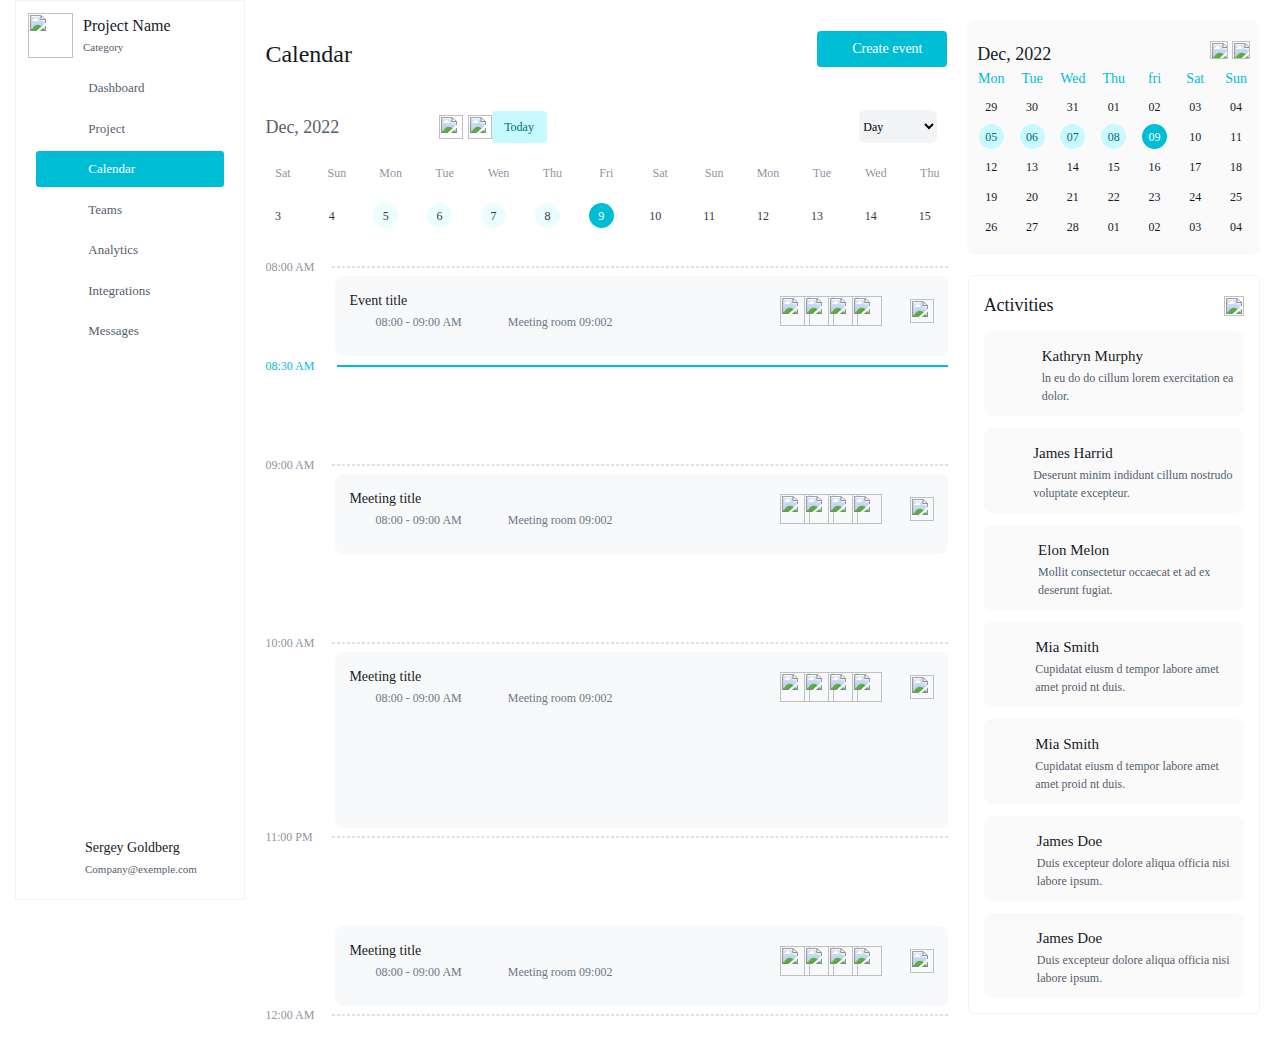
==== calendar.html @ 2c6de1de "modification de responsive de sidebar_menu" ====
<!DOCTYPE html>
<html lang="en">
<head>
    <meta charset="UTF-8">
    <title>Calendar</title>
    <link rel="stylesheet" href="style.css">
    <meta name="viewport" content="width=device-width, initial-scale=1">
    <link rel="stylesheet" href="https://www.w3schools.com/w3css/4/w3.css">
</head>
<body>
<div class="w3-sidebar w3-bar-block w3-sidebar " style="width:18%;height: 100vh">
    <div class="sidebar-head">
        <a href="index.html">
            <img src="images/picture/prim-logo.png" alt="">
        </a>
        <div class="text">
            <a href="index.html">Project Name </a>
            <p>Category</p>
        </div>
    </div>
    <div class="side_menu">
        <div class="sidebar-menu">
            <ul>
                <li class="liste">
                    <img class="images_noire" src="images/picture/imgpsh_fullsize_anim%20(1).png" alt="">
                    <img class="images_blanc" src="images/icon_blanc/icons8-blanc-1.png" alt="">
                    <a href="dashboard.html" class="w3-bar-item">Dashboard</a>
                </li>
                <li class="liste" >
                    <img class="images_noire" src="images/picture/imgpsh_fullsize_anim%20(8).png" alt="">
                    <img class="images_blanc" src="images/icon_blanc/icons-blanc-2.png" alt="">
                    <a href="#" class="w3-bar-item ">Project</a>
                </li>
                <li class="liste calendar_active">
                    <img class="images_noire" src="images/picture/imgpsh_fullsize_anim%20(7).png" alt="">
                    <img  src="images/icon_blanc/icons8-blanc-3.png" alt="">
                    <a href="calendar.html" class="w3-bar-item ">Calendar</a>
                </li>
                <li class="liste">
                    <img class="images_noire" src="images/picture/imgpsh_fullsize_anim%20(6).png" alt="">
                    <img class="images_blanc" src="images/icon_blanc/imgpsh_fullsize_anim%20(2).png" alt="">
                    <a href="#" class="w3-bar-item ">Teams</a>
                </li>
                <li class="liste">
                    <img class="images_noire" src="images/picture/imgpsh_fullsize_anim.png" alt="">
                    <img class="images_blanc" src="images/icon_blanc/icons8-blanc-5.png" alt="">
                    <a href="#" class="w3-bar-item ">Analytics</a>
                </li>
                <li class="liste">
                    <img class="images_noire" src="images/picture/source-code--v4.png" alt="">
                    <img class="images_blanc" src="images/icon_blanc/icons8-blanc-6.png" alt="">
                    <a href="setting.html" class="w3-bar-item ">Integrations</a>
                </li>
                <li class="liste">
                    <img class="images_noire" src="images/picture/imgpsh_fullsize_anim%20(5).png" alt="">
                    <img class="images_blanc" src="images/icon_blanc/icons8-blanc-7.png" alt="">
                    <a href="#" class="w3-bar-item ">Messages</a>
                </li>
            </ul>

        </div>

        <!--    *******************-->
        <div class="sidebar-images">
            <img src="images/picture/Avatar%201674-button.png" alt="">
            <div class="text">
                <h4>Sergey Goldberg</h4>
                <p>Company@exemple.com</p>
            </div>
        </div>
    </div>
</div>

<!--**************************************************************-->
<section class="container-section-1" style="margin-left: 18%;background-color: white">
    <div class="partie">
        <div class="partie-A">
            <header>
                <div class="container-header">
                    <h1>Calendar</h1>
                    <button class="button-1"><img src="images/calendar/icons8-plus-math-24%20(2).png" alt="">Create event</button>
                </div>
            </header>

            <div class="container-body">
                <div class="date">
                    <div class="dec-2022">
                        <h2>Dec, 2022</h2>
                        <div class="icon-button">
                            <div class="icon">
                                <img src="images/calendar/Caret%20left%20extra%204.png" alt="">
                                <img src="images/calendar/Caret%20right%20extra%204.png" alt="">
                            </div>
                            <button>Today</button>
                        </div>
                    </div>
                    <div class="avatar_2">
                        <div class="images_avatar">
                            <img  src="images/image_responsive/Avatar%200000%20(1).png" alt="">
                            <img class="avatar" src="images/image_responsive/Avatar%20003.png" alt="">
                            <img class="avatar" src="images/image_responsive/Avatar%20004.png" alt="">
                            <img class="avatar" src="images/image_responsive/Avatar%20005.png" alt="">
                            <button>+9</button>
                        </div>
                    </div>
                    <div class="day-dropdown">
                        <form action="">
                            <label for="date"></label>
                            <select name="date" id="date">
                                <option value="date">Day</option>
                                <option value="date1">Monday</option>
                                <option value="date2">Tuesday</option>
                            </select>
                        </form>
                        <div class="image">
                            <img  src="images/calendar/Button 2965 (1).png" alt="">
                        </div>
                    </div>
                </div>
            </div>
            <div class="calendrier">
                <div class="d-flex">
                    <div class="jours">
                        <div class="days">Sat</div>
                        <button>3</button>
                    </div>
                    <div class="jours">
                        <div class="days">Sun</div>
                        <button>4</button>
                    </div>
                    <div class="jours">
                        <div class="days">Mon</div>
                        <button class="btnA">5</button>
                    </div>
                    <div class="jours">
                        <div class="days">Tue</div>
                        <button class="btnA">6</button>
                    </div>
                    <div class="jours">
                        <div  class="days">Wen</div>
                        <button class="btnA">7</button>
                    </div>
                    <div class="jours">
                        <div class="days">Thu</div>
                        <button class="btnA">8</button>
                    </div>
                    <div class="jours">
                        <div class="days">Fri</div>
                        <button class="btnB">9</button>
                    </div>
                    <div class="jours">
                        <div class="days">Sat</div>
                        <button>10</button>
                    </div>
                    <div class="jours">
                        <div class="days">Sun</div>
                        <button>11</button>
                    </div>
                    <div class="jours">
                        <div class="days">Mon</div>
                        <button>12</button>
                    </div>
                    <div class="jours">
                        <div class="days">Tue</div>
                        <button>13</button>
                    </div>
                    <div class="jours">
                        <div class="days">Wed</div>
                        <button>14</button>
                    </div>
                    <div class="jours">
                        <div class="days">Thu</div>
                        <button>15</button>
                    </div>
                </div>
                <div class="d_flex_res">
                    <div class="jours">
                        <div class="days">Mon</div>
                        <button class="btnA">19</button>
                    </div>
                    <div class="jours">
                        <div class="days">Tue</div>
                        <button class="btnB">20</button>
                    </div>
                    <div class="jours">
                        <div class="days">Wen</div>
                        <button class="btnA">21</button>
                    </div>
                    <div class="jours">
                        <div class="days">Thu</div>
                        <button class="btnA">22</button>
                    </div>
                    <div class="jours">
                        <div  class="days">Fri</div>
                        <button class="btnA">23</button>
                    </div>
                    <div class="jours">
                        <div class="days">Sat</div>
                        <button class="btnA">24</button>
                    </div>
                    <div class="jours">
                        <div class="days">Sun</div>
                        <button class="btnA">25</button>
                    </div>
                </div>
            </div>
        </div>
        <div class="partie-B">
            <div class="dec--2022">
                <h2>Dec, 2022</h2>
                <div class="icon">
                    <img src="images/calendar/Caret%20left%20extra%204.png" alt="">
                    <img src="images/calendar/Caret%20right%20extra%204.png" alt="">
                </div>
            </div>
            <div class="calendar">
                <div class="day">
                    <div class="day_content">
                        <div class="btn_1">
                            <div class="text-day">Mon</div>
                            <button >29</button>
                            <button class="btn1">05</button>
                            <button>12</button>
                            <button>19</button>
                            <button>26</button>
                        </div>
                        <div class="btn_2">
                            <div  class="text-day">Tue</div>
                            <button>30</button>
                            <button  class="btn1">06</button>
                            <button>13</button>
                            <button>20</button>
                            <button >27</button>
                        </div>
                        <div class="btn_3">
                            <div  class="text-day">Wed</div>
                            <button>31</button>
                            <button class="btn1">07</button>
                            <button>14</button>
                            <button>21</button>
                            <button>28</button>
                        </div>
                        <div class="btn_4">
                            <div  class="text-day">Thu</div>
                            <button>01</button>
                            <button class="btn1">08</button>
                            <button>15</button>
                            <button>22</button>
                            <button>01</button>
                        </div>
                        <div class="btn_5">
                            <div  class="text-day">fri</div>
                            <button>02</button>
                            <button  class="btn2">09</button>
                            <button>16</button>
                            <button>23</button>
                            <button>02</button>
                        </div>
                        <div class="btn_6">
                            <div  class="text-day">Sat</div>
                            <button>03</button>
                            <button>10</button>
                            <button>17</button>
                            <button>24</button>
                            <button>03</button>
                        </div>
                        <div class="btn_7">
                            <div  class="text-day">Sun</div>
                            <button>04</button>
                            <button>11</button>
                            <button>18</button>
                            <button>25</button>
                            <button>04</button>
                        </div>
                    </div>
                </div>
            </div>
        </div>
    </div>
</section>


<section  class="container-section-2" style="margin-left: 18%;background-color: white">
    <div class="part">
        <div class="partie-C">
            <div class="partie-C-1 top-0">
                <div class="heure-line">
                    <div class="heure">08:00 AM </div>
                    <div class="line-noire"></div>
                </div>
                <div class="event-title">
                    <div class="d-flex">
                        <div class="d-flex1">
                            <h3>Event title</h3>
                            <div class="d-flex2">
                                <div class="d-flex3">
                                    <img src="images/calendar/Clock%20106.png" alt="">
                                    <p>08:00 - 09:00 AM</p>
                                </div>
                                <div class="d-flex4">
                                    <img src="images/calendar/Map%20pin%2049.png" alt="">
                                    <p>Meeting room 09:002</p>
                                </div>
                            </div>
                        </div>
                        <div class="d-flex-img-points">
                            <div class="images">
                                <img class="avatar" src="images/calendar/Avatar%202526.png" alt="">
                                <img class="avatar" src="images/calendar/Avatar%202.png" alt="">
                                <img class="avatar" src="images/calendar/Avatar%201677-3.png" alt="">
                                <img class="avatar" src="images/calendar/Avatar%204.png" alt="">
                            </div>
                            <div class="points">
                                <img src="images/calendar/Dots%20three%20vertical%2073.png" alt="">
                            </div>
                        </div>
                    </div>
                </div>
                <div class="heure-line">
                    <div class="heure-bleu">08:30 AM </div>
                    <div class="img_oval">
                        <img src="images/calendar/Oval%20910%20(1).png" alt="">
                        <div class="line-bleu"></div>
                    </div>
                </div>
            </div>
            <!--     *******       -->
            <div class="partie-C-1">
                <div class="heure-line">
                    <div class="heure">09:00 AM </div>
                    <div class="line-noire"></div>
                </div>
                <div class="event-title">
                    <div class="d-flex">
                        <div class="d-flex1">
                            <h3>Meeting title</h3>
                            <div class="d-flex2">
                                <div class="d-flex3">
                                    <img src="images/calendar/Clock%20106.png" alt="">
                                    <p>08:00 - 09:00 AM</p>
                                </div>
                                <div class="d-flex4">
                                    <img src="images/calendar/Map%20pin%2049.png" alt="">
                                    <p>Meeting room 09:002</p>
                                </div>
                            </div>
                        </div>
                        <div class="d-flex-img-points">
                            <div class="images">
                                <img class="avatar" src="images/calendar/Avatar%202526.png" alt="">
                                <img class="avatar" src="images/calendar/Avatar%202.png" alt="">
                                <img class="avatar" src="images/calendar/Avatar%205.png" alt="">
                                <img class="avatar" src="images/calendar/Avatar%206.png" alt="">
                            </div>
                            <div class="points">
                                <img src="images/calendar/Dots%20three%20vertical%2073.png" alt="">
                            </div>
                        </div>
                    </div>
                </div>
            </div>
            <!--     ***       -->
            <div class="partie-C-1">
                <div class="heure-line">
                    <div class="heure">10:00 AM </div>
                    <div class="line-noire"></div>
                </div>
                <div class="event-title" style="height: 176px;">
                    <div class="d-flex">
                        <div class="d-flex1">
                            <h3>Meeting title</h3>
                            <div class="d-flex2">
                                <div class="d-flex3">
                                    <img src="images/calendar/Clock%20106.png" alt="">
                                    <p>08:00 - 09:00 AM</p>
                                </div>
                                <div class="d-flex4">
                                    <img src="images/calendar/Map%20pin%2049.png" alt="">
                                    <p>Meeting room 09:002</p>
                                </div>
                            </div>
                        </div>
                        <div class="d-flex-img-points">
                            <div class="images">
                                <img class="avatar" src="images/calendar/Avatar%202526.png" alt="">
                                <img class="avatar" src="images/calendar/Avatar8.png" alt="">
                                <img class="avatar" src="images/calendar/Avatar%2000001.png" alt="">
                                <img class="avatar" src="images/calendar/Avatar%200002.png" alt="">
                            </div>
                            <div class="points">
                                <img src="images/calendar/Dots%20three%20vertical%2073.png" alt="">
                            </div>
                        </div>
                    </div>
                </div>
                <div class="heure-line">
                    <div class="heure">11:00 PM </div>
                    <div class="line-noire"></div>
                </div>
            </div>
            <!--     ****       -->
            <div class="partie-C-1">
                <div class="event-title">
                    <div class="d-flex">
                        <div class="d-flex1">
                            <h3>Meeting title</h3>
                            <div class="d-flex2">
                                <div class="d-flex3">
                                    <img src="images/calendar/Clock%20106.png" alt="">
                                    <p>08:00 - 09:00 AM</p>
                                </div>
                                <div class="d-flex4">
                                    <img src="images/calendar/Map%20pin%2049.png" alt="">
                                    <p>Meeting room 09:002</p>
                                </div>
                            </div>
                        </div>
                        <div class="d-flex-img-points">
                            <div class="images">
                                <img class="avatar" src="images/calendar/Avatar%202526.png" alt="">
                                <img class="avatar" src="images/calendar/Avatar%202.png" alt="">
                                <img class="avatar" src="images/calendar/Avatar%200003.png" alt="">
                                <img class="avatar" src="images/calendar/Avatar%200006.png" alt="">
                            </div>
                            <div class="points">
                                <img src="images/calendar/Dots%20three%20vertical%2073.png" alt="">
                            </div>
                        </div>
                    </div>
                </div>
                <div class="heure-line">
                    <div class="heure">12:00 AM </div>
                    <div class="line-noire"></div>
                </div>
            </div>
        </div>


        <div class="partie-D">
            <div class="big-container">
                <div class="nav">
                    <h2>Activities</h2>
                    <div class="points">
                        <img src="images/calendar/Dots%20three%20vertical%2073.png" alt="">
                    </div>
                </div>
                <div class="big_activitie">
                    <div class="image-texte">
                        <img src="images/picture/Avatar%201675%20(1).png" alt="">
                        <div class="text">
                            <h4>Kathryn Murphy</h4>
                            <p>ln eu do do cillum lorem exercitation ea dolor.</p>
                        </div>
                    </div>
                    <div class="image-texte">
                        <img src="images/picture/Avatar%201676-2.png" alt="">
                        <div class="text">
                            <h4>James Harrid</h4>
                            <p>Deserunt minim indidunt cillum nostrudo voluptate excepteur.</p>
                        </div>
                    </div>
                    <div class="image-texte">
                        <img src="images/picture/Avatar%201677-3.png" alt="">
                        <div class="text">
                            <h4>Elon Melon</h4>
                            <p>Mollit consectetur occaecat et ad ex deserunt fugiat.</p>

                        </div>
                    </div>
                    <div class="image-texte">
                        <img src="images/picture/Avatar%201678-4.png" alt="">
                        <div class="text">
                            <h4>Mia Smith</h4>
                            <p>Cupidatat eiusm d tempor labore amet amet proid nt duis.</p>

                        </div>
                    </div>
                    <div class="image-texte">
                        <img src="images/picture/Avatar%201678-4.png" alt="">
                        <div class="text">
                            <h4>Mia Smith</h4>
                            <p>Cupidatat eiusm d tempor labore amet amet proid nt duis.</p>

                        </div>
                    </div>
                    <div class="image-texte">
                        <img src="images/picture/Avatar%201679-5.png" alt="">
                        <div class="text">
                            <h4>James Doe</h4>
                            <p>Duis excepteur  dolore aliqua officia nisi labore ipsum.</p>
                        </div>
                    </div>
                    <div class="image-texte img_t">
                        <img src="images/picture/Avatar%201676-2.png" alt="">
                        <div class="text">
                            <h4>James Doe</h4>
                            <p>Duis excepteur  dolore aliqua officia nisi labore ipsum.</p>
                        </div>
                    </div>
                </div>
            </div>
        </div>
    </div>
<!--  ********partie_resp*********  -->
    <div class="line_verticale"></div>
    <div class="partie_resp">
        <div class="pariatur part_1">
            <img src="images/image_responsive/Avatar%20006.png" alt="">
            <p>Pariatur ex duis</p>
        </div>
        <div class="pariatur part_2">
            <img src="images/image_responsive/Avatar%20006.png" alt="">
            <p>Pariatur ex duis</p>
        </div>
        <div class="pariatur part_3">
            <div class="img">
                <img src="images/image_responsive/Avatar%20008.png" alt="">
                <img class="img_2" src="images/image_responsive/Avatar%20009.png" alt="">
            </div>
            <p>Pariatur ex duis</p>
        </div>
        <div class="pariatur part_4">
            <div class="img">
                <img src="images/image_responsive/Avatar%2000010.png" alt="">
                <img class="img_2" src="images/image_responsive/Avatar%2000011.png" alt="">
                <img class="img_2" src="images/image_responsive/Avatar%2000012.png" alt="">
            </div>
            <p>Consequat magna</p>
        </div>
        <div class="pariatur part_5">
            <img src="images/image_responsive/Avatar%2000013.png" alt="">
            <p>Pariatur ex duis</p>
        </div>
        <div class="pariatur part_6">
            <img src="images/image_responsive/Avatar%20006.png" alt="">
            <p>Paria</p>
        </div>
        <div class="btn_add">
            <button>+</button>
        </div>
    </div>
</section>

<div class="tabbar_menu">
    <ul>
        <li class="foot_page">
            <img  class="images_noire"  src="images/picture/imgpsh_fullsize_anim%20(1).png" alt="">
            <img class="image_bleu" src="images/image_responsive/icons8-four-squares-48.png" alt="">
            <a href="dashboard.html" class="w3-bar-item">Dashboard</a>
        </li>
        <li class="foot_page calendar_active">
            <img  class="images_noire" src="images/picture/imgpsh_fullsize_anim%20(7).png" alt="">
            <img class="image_bleu" src="images/image_responsive/icons8-calendar-31-50.png" alt="">
            <a href="calendar.html" class="w3-bar-item ">Calendar</a>

        </li>
        <li class="foot_page">
            <img class="images_noire" src="images/picture/imgpsh_fullsize_anim%20(6).png" alt="">
            <img class="image_bleu" src="images/image_responsive/user-account-50.png" alt="">
            <a href="#" class="w3-bar-item ">Teams</a>
        </li>

        <li class="foot_page">
            <img class="images_noire" src="images/image_responsive/message_12.png" alt="">
            <img class="image_bleu" src="images/image_responsive/message11-32%20(1).png" alt="">
            <a href="#" class="w3-bar-item ">Messages</a>
        </li>
        <li class="foot_page">
            <img class="images_noire" src="images/image_responsive/icons8-setting-64.png" alt="">
            <img class="image_bleu" src="images/image_responsive/icons8-setting-64%20(2).png" alt="">
            <a href="setting.html" class="w3-bar-item ">Setting</a>
        </li>
    </ul>
</div>
</body>
</html>
---- style.css ----
body{
    margin: 0;
}
.body_index {
    background: #BDA3EFFF;
}
* {
    margin: 0;
    padding: 0;
    box-sizing: border-box;
}
.head{
    background: #BDA3EFFF;
}
header a img {
    margin-top: 40px;
    margin-left: 50px;
    width: 145px;
    height: 45px;
    border-radius: 4px;
}
@font-face {
    font-family: 'Epilogue';
    src: url("font-family/epilogue/static/Epilogue-Bold.ttf"),
    url("font-family/epilogue/static/Epilogue-ExtraLight.ttf"),
    url("font-family/epilogue/static/Epilogue-Light.ttf"),
    url("font-family/epilogue/static/Epilogue-Medium.ttf");
}
/*************************************/
@font-face {
    font-family: 'Inter';
    src: url("font-family/inter/static/Inter-SemiBold.ttf");
}
/*************container_registration************/
.container_registration{
    background: #BDA3EFFF;
}
.container_registration .picture{
    display: flex;
    justify-content: space-between;
    max-width: 90%;
    margin: auto;
}
.container_registration .picture .images{
    margin-top: 57px;
    width: 35.5%;
    height: auto;
}
.container_registration .container {
    width: 35%;
    height: 75vh;
    background: #FFFFFFFF;
    padding: 30px;
    border-radius: 8px;
}
/***.container_registration .content .button****/
.container_registration .content{
    text-align: center;
    width: 100%;
}
.container_registration .content .button img{
    width: 16px;
    height: 16px;
}
.container .content h1{
    font-family: "Inter";
    font-size: 20px;
    line-height: 36px;
    margin-bottom: -10px;
}
.container .content p{
    font-family: "inter";
    font-size: 12px;
    line-height: 30px;
    color: #9095A0FF;
}
.content .button button{
    width: 81px;
    height: 31px;
    border-radius: 18px;
    border: none;
}
.content .button .btn1{
    background: #FEF1F1FF;

}
.content .button .btn1:hover{
    background-color: #565E6CFF;
}
.content .button .btn2{
    background: #F3F6FBFF;
}
.content .button .btn2:hover{
    color: #335CA6FF;
    background: #D9E2F3FF;
}
.content .button .btn3{
    background: #F3F4F6FF;
}
.content .button .btn3:hover{
    color: #565E6CFF;
    background: #DEE1E6FF;
}
.content .button .btn3:hover:active {
    color: #565E6CFF;
    background: #CFD2DAFF;
}
/***.container_registration .content .text-box****/
.content .text-box-input{
    display: flex;
    flex-direction: column;
    text-align: left;
    margin-top: 20px;
    font-size: 18px;
}
.content .text-box-input label{
    font-size: 14px;
    font-family:"inter";
}
.content .text-box-input input{
    width: 100%;
    height: 35px;
    font-size: 14px;
    background: #F3F4F6FF;
    border-radius: 22px;
    border-width: 0;
    outline: none;
}
.content .formulaire input{
    width: 384px;
    height: 44px;
    padding-left: 16px;
    padding-right: 16px;
}
.text-box .button2 button{
    margin-top: 40px;
    height: 40px;
    width: 100%;
    border-radius: 26px;
    box-shadow: 0px 8px 17px;
    border: none;
    font-size: 18px;
    line-height: 28px;
    color: #FFFFFFFF;
    background: #00BDD6FF;
    cursor: pointer;
}
.text-box .button2 a{
    text-decoration: none;
    font-size: 14px;
    line-height: 22px;
    color: #00BDD6FF;
}
.text-box .button2 .texte{
    font-family: Inter;
    font-size: 14px;
    line-height: 40px;
    color: #323842FF;
}
.text-box .button2 .texte-lien{
    font-size: 18px;
}
.text-box .button2 p{
    color: #323842FF;
}
/*******affiche et masquer le mot de passe******/
.text-box .pass{
    display: flex;
    align-items: center;
    justify-content: space-between;
    background-color: #F3F4F6FF;
    border-radius: 22px;
}
.text-box .pass img{
    width: 28px;
    height: 20px;
    margin-right: 8px;
}
.text-box .text-box-input .i_input{
    width: 100%;
}
/**********************D_flex_B************************/
.d-flex-B .table-stat .table_2{
    display: none;
}
.d-flex-B .table-stat .table_2 .icon{
    display: flex;
    justify-content: space-between;
    align-items: center;
}
.d-flex-B .table-stat .table_2 .icon .icon_p{
    display: flex;
    align-items: center;
    gap: 30px;
}
.d-flex-B .table-stat .table_2 .icon .icon_p p{
    font-family: Inter;
    font-size: 14px;
    line-height: 22px;
    color: #171A1FFF;
}
.d-flex-B .table-stat .table_2 .icon .icon_p p span{
    left: 268px;
    font-family: Inter;
    font-size: 12px;
    line-height: 20px;
    color: #9095A0FF;
}
.d-flex-B .table-stat .table_2 .icon .icon_p img{
     width: 40px;
}
.d-flex-B .table-stat .phosphor_caret_right img{
    width: 30px;
}
/********************footer*********************/
.tabbar_menu{
    display: none;
    background-color:#ffffff;
    position: fixed;
    bottom: 0;
    width: 100%;
}
.tabbar_menu ul{
    display: flex;
    justify-content: space-between;
    padding: 20px;
}
.tabbar_menu li{
  list-style: none;
}
.tabbar_menu .foot_page{
    display: flex;
    flex-direction: column;
    align-items: center;
}
.tabbar_menu .foot_page a{
    text-decoration: none;
    color: #3b4455;
}
/**********/
.tabbar_menu .dashboard_active .images_noire{
    display: none;
}
.tabbar_menu .dashboard_active .image_bleu{
    display: block;
}
.tabbar_menu .dashboard_active a{
    color: #00bdd6;
}
/**********/
.tabbar_menu .calendar_active .images_noire{
    display: none;
}
.tabbar_menu .calendar_active .image_bleu{
    display: block;
}
.tabbar_menu .calendar_active a{
    color: #00bdd6;
}
/*********/
.tabbar_menu .setting_active .images_noire{
    display: none;
}
.tabbar_menu .setting_active .image_bleu{
    display: block;
}
.tabbar_menu .setting_active a{
    color: #00bdd6;
}
/*********/
.tabbar_menu li .image_bleu{
    display: none;
}
.tabbar_menu li:hover .images_noire{
    display: none;
}
.tabbar_menu li:hover .image_bleu{
    display: block;
}
.tabbar_menu li:hover a{
   color: #00bdd6;
}
/*************************nav_bar_responsive*****************/

.corps .container .nav_bar{
    display: none;
}
.corps .container .nav_bar img{
   width: 60px;
}
.corps .container .nav_bar {
   background-color: white;
    border: none;
}
/*************************column-bar-img_2******************/
.d-flex-A .d-block .statistique .column-bar-img_2 {
    display: none;
    margin-top: 40px;
}
.d-flex-A .d-block .statistique .column-bar-img_2 img{
    width: 100%;
}
/***************************see_all**************************/

.d-flex-A .d-block-1 .big-container .nav .see_all{
    font-family: Inter;
    font-size: 14px;
    line-height: 22px;
    color: #9095A0FF;
    display: none;
}
/*********************container_image-texte**********************/
.d-flex-A .d-block-1 .big-container .container_image_text_1{
    display: none;
}
.d-flex-A .d-block-1 .big-container .container_image_text_1 .image-texte .text {
    width: 100% !important;

}
.d-flex-A .d-block-1 .big-container .container_image_text_1 .image-texte .text .titre_p .times div{
    font-family: Inter;
    font-size: 12px;
    line-height: 20px;
    color: #9095A0FF;
}
.d-flex-A .d-block-1 .big-container .container_image_text_1 .image-texte .text .titre_p .times{
    display: flex;
    align-items: center;
    justify-content:space-between!important;

}
/* *******************************responsive de registration***********************************************/

@media screen  and (max-width: 1920px){
    header a img {
        margin-top: 52px;
        margin-left: 50px;
        width: 200px;
        height: 60px;
    }
    .container_registration .content {
        margin-top: 45px;
    }
    .container_registration .picture .images {
        width: 44%;
        height: auto;
    }
    .container_registration .container {
        margin-top: 25px;
        width: 40%;
        height: 75vh;
        background: #FFFFFFFF;
        padding: 40px;
        border-radius: 8px;
    }
    .container .content h1 {
        font-size: 27px;
    }
    .container .content p {
        font-size: 14px;
        line-height: 55px;
    }
    .container_registration .content .button img {
        width: 22px;
        height: 22px;
    }
    .content .button button {
        width: 100px;
        height: 40px;
        border-radius: 20px;
    }
    .content .text-box-input input {
        height: 75px;
        font-size: 18px;
        border-radius: 40px;
    }
    .content .text-box-input label {
        font-size: 20px;
    }
    .text-box .button2 button {
        height: 75px;
        font-size: 24px;
        border-radius: 40px;
    }
    .text-box .button2 .texte {
        font-family: "Inter";
        font-size: 16px;
        line-height: 60px;
    }
    .text-box .button2 .texte-lien {
        font-size: 24px;
    }
    .text-box .pass {
        border-radius: 40px;
    }
}
@media screen  and (max-width: 1367px){
    header a img {
        margin-top: 40px;
        margin-left: 50px;
        width: 145px;
        height: 45px;
    }
    .container_registration .picture .images {
        margin-top: 57px;
        width: 35.5%;
    }
    .container .content h1 {
        font-size: 20px;
        line-height: 36px;
        margin-bottom: -10px;
    }
    .container .content p {
        font-size: 12px;
        line-height: 30px;
    }
    .content .button button {
        width: 81px;
        height: 31px;
        border-radius: 18px;
        border: none;
    }
    .container_registration .content .button img {
        width: 16px;
        height: 16px;
    }
    .container_registration .container {
        margin-top: 0;
        width: 35%;
        height: 490px;
        padding: 30px;
    }
    .content .text-box-input label {
        font-size: 14px;
    }
    .content .text-box-input input {
        width: 100%;
        height: 35px;
        font-size: 14px;
        border-radius: 22px;
    }
    .text-box .button2 button {
        margin-top: 40px;
        height: 40px;
        width: 100%;
        border-radius: 32px;
        font-size: 18px;
        line-height: 28px;
    }
    .container_registration .content {
        margin-top: 0;
    }
    .text-box .button2 .texte {
        font-size: 14px;
        line-height: 40px;
    }
    .text-box .button2 .texte-lien {
        font-size: 18px;
    }
}
@media screen and (max-width: 1116px){
    .container_registration .picture .images {
        margin-top: 80px;
        width: 41.5%;
        height: auto;
    }
    .container_registration .container {
        margin-top: 0;
        width: 42%;
        height: 490px;
        padding: 30px;
    }
}

@media screen and (max-width: 992px){
    .container_registration .picture{
        display: flex;
        flex-direction: column;
        max-width: 100%;
        margin: auto;
    }
    .container_registration .picture .images {
        margin-top: 30px;
        width: 55.5%;
        height: auto;
        margin-left: 200px;
    }
    .container_registration .container {
        margin-top: 0;
        width: 100%;
        height: 100%;
        padding: 30px;
    }
    .content .text-box-input input {
        width: 100%;
        height: 60px;
        font-size: 15px;
        border-radius: 33px;
    }
    .text-box .button2 button {
        height: 60px;
        line-height: 28px;
    }
    .content .button button {
        width: 100px;
        height: 40px;
    }
    .container .content h1 {
        font-size: 23px;
        line-height: 45px;
        margin-bottom: -10px;
    }
    .content .text-box-input label {
        font-size: 16px;
    }
    .container .content p {
        font-size: 14px;
        line-height: 40px;
    }
}
@media screen and (max-width: 900px){
    .content .button button {
        width: 35px;
        height: 35px;
    }
}
@media screen and (max-width: 576px){
    .container_registration .container {
        margin-top: -45px;
        width: 100%;
        padding: 30px;
    }
}
@media screen and (max-width: 500px){
    .container_registration .picture .images {
        margin-left: 145px;
    }
}
@media screen and (max-width: 380px){
    .container_registration .picture .images {
        margin-left: 115px;
    }
}
@media screen and (max-width: 380px){
    .container_registration .picture .images {
        margin-left: 95px;
    }
}
/***************************************************dashboard********************************************************/
.corps .container .button{
    display: flex;
    align-items: center;
    gap: 10px;
}
.w3-sidebar .text p{
    font-family: 'Inter';
    font-size: 12px;

    color: #565E6CFF
}
.w3-sidebar{
    position: fixed;
    border: 1px #F3F4F6FF solid;
    background-color: #ffff;
    margin-left: 15px;
}

.w3-bar-block .w3-bar-item:hover {
    margin-left: -0px;
}
.sidebar-head{
    padding: 20px;
    display: flex;
    align-items: center;
    gap: 10px;
}
.sidebar-head .text a{
    text-decoration: none;
    font-family: Epilogue;
    font-size: 16px;
    line-height: 28px;
    color: #171A1FFF;
}

.sidebar-head img{
    width:50px;
    height: 50px;
}
.sidebar-menu ul{
    margin-top: 0!important;
}
.sidebar-menu .liste{
    padding-left: 15px;
    display: flex;
    align-items: center;
    margin-bottom: 5px;
    width: 100%;
}
.liste:hover{
    border-radius: 3px;
}
.sidebar-menu li:hover .images_noire{
    display: none;
}
.sidebar-menu li .images_noire{
    display: block;
}
.sidebar-menu li .images_blanc{
    display: none;
}
.sidebar-menu li:hover .images_blanc{
    display: block;
}
.sidebar-menu ul:hover{
  color: white;
}
.sidebar-menu .dashboard_active{
    background-color: #00bdd6;
    border-radius: 3px;
    color: white;
}
.sidebar-menu .calendar_active{
    background-color: #00bdd6;
    border-radius: 3px;
    color: white;
}
.sidebar-menu .integration_active{
    background-color: #00bdd6;
    border-radius: 3px;
    color: white;
}
.sidebar-menu .dashboard_active .images_noire{
   display: none;
}
.sidebar-menu .calendar_active .images_noire{
    display: none;
}
.sidebar-menu .integration_active .images_noire{
    display: none;
}
.sidebar-menu .dashboard_active a{
    color: white;
    margin-left: 0;
}
.sidebar-menu .calendar_active a{
    color: white;
    margin-left: 0;
}
.sidebar-menu .integration_active a{
    color: white;
    margin-left: 0;
}
.sidebar-menu .liste:hover{
    background-color: #00bdd6;
}
.sidebar-menu .liste_active_dashboard a{
    color: white;
}
.liste:hover {
    color: white;
}
.liste a{
    font-family: 'Inter';
    color: #565E6CFF;
    text-decoration: none;
}
.liste a:hover {
    color: white;
}
li img{
    width: 25px;
}
.w3-sidebar .text p{
    line-height: 18px;
}

/*****sidebar-images****/
.side_menu {
    padding: 0 20px;
}
.sidebar-images img{
    width: 50px;
}
.sidebar-images{
    margin-top: 270px;
    width: 90%;
    height: 86px;
    border-radius: 8px;
    display: flex;
    align-items: center;
    /*padding: 10px;*/
}
.sidebar-images .text{
    margin-left: 5px;
}
.sidebar-images .text h4{
    font-family: 'Epilogue';
    font-size: 15px;
    line-height: 5px;
    color: #171A1FFF;
}
/****************corps****************/

.container{
    padding: 15px;
    display: flex;
    justify-content: space-between;
    align-items: center;
}
.container h1{
    font-family: 'Epilogue';
    font-size: 25px;
    line-height: 48px;
    color: #171A1FFF;
    margin-bottom: 0;
    margin-top: 0;
    padding: 5px;
}
.button{
    padding: 5px;
}
.button .button-1{
    width:175px;
    height: 40px;
    color: #565E6CFF;
    font-family: 'Inter';
    background: #F3F4F6FF;
    opacity: 1;
    border: none;
    border-radius: 3px;
    font-size: 14px;
    line-height: 22px;
}
.button .button-1:hover{
    color: #565E6CFF;
    background: #DEE1E6FF;
}
.button .button-2{
    height: 40px;
    font-family: 'Inter';
    color: #FFFFFFFF;
    background: #00BDD6FF;
    opacity: 1;
    border: none;
    border-radius: 3px;
    font-size: 14px;
    line-height: 22px;
}
.button .button-2:hover{
    color: #FFFFFFFF;
    background: #00A9CFFF;
}

/**********column************/
.column{
    width: 100%;
    display: flex;
    flex-direction: row;
    justify-content: space-between;
    gap: 10px;
}
.column-container-1{
    background: #F5F2FDFF;
    width: 100%;
    height: 130px;
    padding: 15px;
    border-radius: 6px;
}
.column-container-2{
    background: #F1F4FDFF;
    width: 100%;
    height: 130px;
    padding: 15px;
    border-radius: 6px;
}
.column-container-3{
    background: #FEF6F1FF;
    width: 100%;
    height: 130px;
    padding: 15px;
    border-radius: 6px;
}
.column .petit-titre{
    top: 12px;
    left: 16px;
    font-family: 'Inter';
    font-size: 16px;
    line-height: 26px;
    color: #323842FF;
}
.column h1{
    top: 46px;
    left: 16px;
    font-family: 'Epilogue';
    font-size: 25px;
    line-height: 30px;
    color: #323842FF;
}
.column .pourcentage-1{
    top: 94px;
    left: 32px;
    font-family: 'Inter';
    font-size: 14px;
    line-height: 22px;
    color: #14923EFF;
}
.column .pourcentage-2{
    top: 94px;
    left: 32px;
    font-family: 'Inter';
    font-size: 14px;
    line-height: 22px;
    color: #F22128FF;
}
.column .pourcentage-3{
    top: 94px;
    left: 32px;
    font-family: 'Inter';
    font-size: 14px;
    line-height: 22px;
    color: #14923EFF;
}
/***********stat-selected-column-bar***********/
.statistique{
    width: 100%;
    margin-top: 30px;
    border: 1px #F3F4F6FF solid;
    border-radius: 5px;
    padding: 20px;
}
.stat-selected-column-bar .stat{

    top: 28px;
    left: 24px;
    font-family: 'Epilogue';
    font-size: 18px;
    line-height: 28px;
    color: #323842FF;
}
.stat-selected{
    display: flex;
    justify-content: space-between;
}
.selected select{
    width: 78px;
    height: 36px;
    background: #F3F4F6FF;
    border: none;
    border-radius: 6px;
    outline: none;
    font-family: 'inter';
    cursor: pointer;
}
.dropdown select{
    padding-left: 15px;
    width: 79px;
    height: 36px;
    background: #F3F4F6FF;
    outline: none;
    border-width: 0px;
    border-radius: 6px;
    font-size: 0.7rem;
    font-family: 'inter';
    cursor: pointer;
}

/***********/
button{
    cursor: pointer;
}
/***********/
.day-dropdown select{
    width: 78px;
    height: 33px;
    background: #F3F4F6FF;
    border: none;
    border-radius: 6px;
    outline: none;
    font-family: 'inter';
    font-size: 13px;
    cursor: pointer;
}
.text-input{
    font-size: 14px;
}
.dropdown{
    height: 36px;
    width: 78px;
    background: #F3F4F6FF;
    display: grid;
    grid-template-rows: 1fr;
    border-radius: 6px;
}
.dropdown img{
    width: 16px;
    height: 16px;

}
.d-block-1 .dropdown img{
    width: 13px;
    height: 15px;
    position: absolute;
    bottom: 9px;
    left: 2px;
}
/***********column-bar-img***********/

.column-bar-img img{
    width: 100%;
    height: 280px;
}
.corp-body{
    margin-bottom: 40px;
    margin-left: -60px;
    display: flex;
}
.container-nav{
    width: 32%;
    padding-right: 10px;
    padding-left:10px ;
}
.container-section-2 .big-container .points img{
    width: 20px;
    height: 20px;
}
.container-section-2 .big-container{
    padding: 15px;
    border: 1px #F3F4F6FF solid;
    border-radius: 5px;
}
.container-section-2 .big-container .nav{
    display: flex;
    align-items: center;
    justify-content: space-between;
}
.container-section-2 .big-container .nav h2{
    top: 22px;
    left: 20px;
    font-family: 'Epilogue';
    font-size: 18px;
    line-height: 28px;
    color: #171A1FFF;
    margin: 0px;
}

.input-month{
    background-color:#F3F4F6FF;
}
.input-month img{
    width: 30px;
}

.image-texte img{
    width: 44px;
}
.image-texte{
    margin-top: 12px;
    width: 100%;
    height: 86px;
    background: #FAFAFBFF;
    border-radius: 8px;
    display: flex;
    align-items: center;
    padding: 10px;
}
.image-texte .text{
    margin-left: 10px;
}
.image-texte .text h4{
    font-family: 'Epilogue';
    font-size: 15px;
    line-height: 26px;
    color: #171A1FFF;
    margin: 0;
}
.image-texte .text p {
    font-family: 'Inter';
    font-size: 12px;
    color: #565E6CFF;
    margin: 0;
}
.d-block-1{
    width: 30%;
}

/***********liste-chiffre************/
.liste-chiffre {
    display: flex;
    justify-content: space-between;
}
.liste-chiffre div{
    width: 38px;
    text-align: center;
}

.liste-chiffre li{
    list-style: none;
}

/**********d-flex-A************/
.d-flex-A{
    margin-top: -20px;
    gap: 20px;
    display: flex;
    flex-direction: row;
    padding: 20px;
    margin-left: 15px;
}
.d-flex-A .d-block-1{
    background: #FFFFFFFF;
    border-radius: 4px;
    border-width: 1px;
    border-color: #F3F4F6FF;
    border-style: solid;
    padding: 15px;
}
.d-flex-A .big-container .nav{
    display: flex;
    align-items: center;
    justify-content: space-between;
}
.d-flex-A .big-container .nav h2{
    top: 22px;
    left: 20px;
    font-family: 'Epilogue';
    font-size: 18px;
    line-height: 28px;
    color: #171A1FFF;
    margin: 0;
}
.d-flex-A .column img{
    width: 14px;
    height: 18px;
    cursor: pointer;
}
/*************table*****************/
.container {
    display: flex;
    justify-content: space-between;
    align-items: center;
}
.d-flex-B{
    gap: 20px;
    display: flex;
    justify-content: space-between;
    padding-left: 20px;
    padding-right: 20px;
    margin-bottom: 30px;
    margin-top: -10px;
    margin-left: 15px;
}

.d-flex-B .table-stat h2{
    margin: 0px;
    font-family: 'Epilogue';
    font-size: 18px;
    line-height: 28px;
    color: #171A1FFF;
}
.d-flex-B .table-stat{
    width: 100%;
}
table button{
    border-radius: 20px;
    border: none;
    height: 45px;
}

.d-flex-B .table-stat table th{
    font-family: Epilogue;
    font-size: 14px;
    line-height: 22px;
    color: #565E6CFF;
}
.d-flex-B .table-stat table td{
    font-family: Inter;
    font-size: 14px;
    line-height: 22px;
    color:#494f59;
}
.d-flex-B .table-stat table .titre-left{
    font-family: Inter;
    font-size: 14px;
    line-height: 22px;
    color: #171A1FFF;
}
.d-flex-B .table-stat .center{
   text-align: center;
}
table #A{
    width: 60px;
    height: 35px;
    color: #1091F4FF;
}
table #B{
    width: 100px;
    height: 35px;
    color: #117B34FF;
}
table #C{
    width: 60px;
    height: 35px;
    color: #1091F4FF;
}

table img{
    width: 18px;
    height: 18px;
}
table  .text-center{
    align-items: center;
}

table {
    border: 1px #F3F4F6FF solid;
    font-family: arial, sans-serif;
    border-collapse: collapse;
    width: 100%;
    margin-top: 29px;
}

td, th {
    text-align: left;
    padding: 14px;
}

/***********statistics***************/

.statistics{
    width: 40%;
    margin-top: 5px;
    border: 1px solid #F3F4F6FF;
    border-radius: 5px;
}
.statistics .stats_bock{
    padding: 20px;
}
.statistics img{
    margin-top: 30px;
    width: 250px;
}
.text-stats h3{
    margin: 0;
    font-family: 'Epilogue';
    font-size: 18px;
    line-height: 28px;
    color: #171A1FFF;
}
.text-stats p{
    margin:0px;
    font-family: 'Inter';
    font-size: 14px;
    line-height: 22px;
    color: #9095A0FF;
}
/**********************************************responsive de dashboard*************************************************/
@media screen  and (max-width: 1920px){
    body {
        font-size: 16px;
    }
    .corps .d-flex-A .d-block{
        width: 100%;
    }
    .corps .container {
        padding: 35px 15px;
        margin-left: 15px;
    }
    .sidebar-head {
        padding: 12px;
    }
    .sidebar-head .text a {
        line-height: 32px!important;
        font-size: 20px!important;
    }
    .w3-sidebar .text p {
        font-size: 13px;
        line-height: 24px!important;
    }
    .sidebar-head img {
        width: 65px;
        height: 65px;
    }
    .sidebar-menu ul {
        padding-left: 0!important;
    }
    .sidebar-menu .liste {
        margin-bottom: 15px;
    }

    .w3-bar-block .w3-bar-item {
        font-size: 20px;
    }
    .sidebar-images img {
        width: 45px;
    }
    .sidebar-images .text h4 {
        font-size: 14px;
    }
    .sidebar-images {
       position: absolute;
        bottom: 0;
    }
    .corps .container h1 {
        font-size: 30px;
    }
    .d-flex-A  .column-container-1 {
        height: 170px;
        padding: 30px;
    }
    .d-flex-A  .column-container-2 {
        height: 170px;
        padding: 30px;
    }
    .d-flex-A  .column-container-3 {
        height: 170px;
        padding: 30px;
    }
    .corps .container .button .button-1 {
        width: 225px;
        height: 70px;
        font-size: 18px;

    }
    .corps .container .button .button-2 {
        width: 120px;
        height: 70px;
        font-size: 18px;
    }
    .d-flex-A .d-block-1 {
        width: 40%;
    }
    .stat-selected-column-bar .stat {
        font-size: 20px;
    }
    .d-flex-A .big-container .nav h2 {
        font-size: 20px;
    }
    .d-flex-A .image-texte {
        height: 100px;
    }
    .d-flex-A .image-texte img {
        width: 60px;
    }
    .d-flex-A .image-texte .text h4 {
        font-size: 17px;
    }
    .d-flex-A .image-texte .text p {
        font-size: 14px;
    }
    .d-flex-B .table-stat h2 {
        font-size: 20px;
    }
    .d-flex-B .statistics .text-stats h3 {
        font-size: 20px;
    }
    .d-flex-B .table-stat table th {
        font-size: 18px;
    }
    .d-flex-B .table-stat table .titre-left {
        font-size: 17px;
    }
    .d-flex-B .table-stat table td {
        font-size: 17px;
    }
    .d-flex-B table img {
        width: 24px;
        height: 24px;
    }
    .liste-chiffre {
        margin-top: 20px;
    }
}
/*******************************************responsive de la sidebar menu***********************************************/
@media screen  and (max-width: 1367px) {
    .sidebar-head img {
        width: 45px;
        height: 45px;
    }
    .w3-sidebar .text p {
        margin: 0;
        font-size: 11px;
        line-height: 18px!important;
    }
    .sidebar-head .text a {
        font-size: 16px!important;
        line-height: 20px!important;
    }

    .sidebar-menu .liste a {
        font-size: 13px!important;
    }
    .sidebar-images .text h4 {
        font-size: 14px;
        margin: 0;
        line-height: 25px;
    }
    .sidebar-images .text p {
        font-size: 11px;
        margin: 0;
        line-height: 15px;
    }

    .sidebar-images {
        margin-top: 192px;
        width: 90%;
    }
    .sidebar-menu .liste {
        margin-bottom: 5px;
    }
    .sidebar-images img {
        width: 44px!important;
    }
}
@media screen  and (max-width: 1117px){
    .sidebar-head {
        padding: 10px;
    }
    .sidebar-images {
        display: none;
    }
    .sidebar-head .text a{
        font-size: 14px!important;
    }
}
@media screen  and (max-width: 992px){
    .w3-sidebar{
        display: none;
    }
}
/**********************************************responsive de dashboard*************************************************/
@media screen  and (max-width: 1367px){
    .corps .container {
        padding: 15px;
    }
    .corps .container h1 {
        font-size: 24px;
    }
    .corps .container .button .button-1 {
        width: 175px;
        height: 45px;
        font-size: 12px;
    }
    .corps .container .button .button-2 {
        width: 80px;
        height: 45px;
        font-size: 12px;
    }
    .corps .container .button .button-1 img {
        width: 20px;
    }
    .d-flex-A .column-container-1 {
        height: 110px;
        padding: 10px;
    }
    .d-flex-A .column-container-2 {
        height: 110px;
        padding: 10px;
    }
    .d-flex-A .column-container-3 {
        height: 110px;
        padding: 10px;
    }
    .column .petit-titre {
        font-size: 12px;
    }
    .column h1 {
        font-size: 22px;
        line-height: 18px;
    }
    .column-bar-img img {
        width: 100%;
        height: 370px;
    }
    .column .pourcentage-1 {
        font-size: 12px;
    }
    .column .pourcentage-2 {
        font-size: 12px;
    }
    .selected select {
      font-size: 15px;
    }
    .stat-selected-column-bar .stat {
        font-size: 15px;
    }
    .liste-chiffre div {
        font-size: 12px;
    }
    .d-flex-A .big-container .nav h2 {
        font-size: 15px;
    }
    .d-flex-A .image-texte .text h4 {
        font-size: 14px;
    }
    .d-flex-A .image-texte img {
        width: 40px;
    }
    .d-flex-A .image-texte .text p {
        font-size: 12px;
    }
    .d-flex-B .table-stat h2 {
        font-size: 15px;
    }
    .corps .d-flex-A .d-block {
        width: 100%;
        height: 520px;
    }
    .d-flex-B .table-stat table th {
        font-size: 14px;
    }
    .d-flex-B .table-stat table .titre-left {
        font-size: 14px;
    }
    .d-flex-B .table-stat table td {
        font-size: 14px;
    }
    .d-flex-B .statistics .text-stats h3 {
        font-size: 15px;
    }
    .text-stats p {
        font-size: 12px;
    }
}
@media screen and (max-width: 1117px){
    .column .petit-titre {
        font-size: 14px;
        line-height: 14px;
    }
    .w3-sidebar{
        width: 18%;
    }
    .column-container-1 {
        width: 90%;
        height: 118px;
        padding: 10px;
    }
    .column-container-2 {
        width: 90%;
        height: 118px;
        padding: 10px;
    }
    .column-container-3 {
        width: 90%;
        height: 118px;
        padding: 10px;
    }
    .d-flex-A .d-block{
        width: 80%;
    }
    .d-flex-A .d-block-1 {
        width: 100%;
    }
    .d-flex-B .table-stat {
        margin-top: -190px;
    }
    .statistics {
        width: 100%;
    }
    .column-bar-img img {
        width: 100%;
        height: 270px;
    }
    .column h1 {
        font-size: 20px;
    }
    .d-flex-B .table-stat {
        margin-top: -85px;
    }
    .d-flex-A {
        display: flex;
        flex-direction: column;
    }
    .d-flex-B .table-stat {
        margin-top:10px;
    }
    .d-flex-B {
        gap: 20px;
        display: flex;
        flex-direction: column;
    }
}
@media screen  and (max-width: 992px){
    .corps{
        margin-left: 0!important;
    }
    .d-flex-A .d-block-1 {
        width: 100%;
    }
    .statistics {
        width: 100%;
        height: 60vh;
    }

    .tabbar_menu {
        padding: 20px 0;
        display: block;
        border-top: 1px #DEE1E6FF solid;
    }
    .statistics img {
        width: 300px!important;
        height: 175px!important;
    }
    .corps .container {
        margin-left: 0!important;
    }
    .d-flex-A {
        margin-left: 0!important;
    }
    .d-flex-B {
        margin-left: 0!important;
    }
}
@media screen  and (max-width: 830px){
    .corps .container .button {
        display: none;
    }
    .corps .container .nav_bar{
        display: block;
    }
    .d-flex-B .table-stat .table_2{
        display: block;
    }
    .d-flex-B table{
        display: none;
    }
    .d-flex-A {
        display: flex;
        flex-direction: column;
    }
    .d-flex-B .table-stat {
        margin-top: 0;
    }
    .d-flex-B {
        gap: 20px;
        display: flex;
        flex-direction: column;
    }
    .d-flex-A .d-block .statistique .column-bar-img {
        display: none;
    }
    .d-flex-A .d-block .statistique .column-bar-img_2 {
        display: block;
    }
    .d-flex-A .d-block .statistique .column-bar-img_2 img {
        width: 100%;
        height: 38vh;
    }
    .liste-chiffre {
        display: none;
    }
    .d-flex-A .d-block-1 .big-container .container_image_text_1 {
        display: block;
    }
    .d-flex-A .d-block-1 .big-container .container_image-texte {
        display: none;
    }
    .d-flex-A .d-block-1 {
        width: 100%;
    }
    .d-flex-A .d-block-1 .big-container .nav .see_all{
        display: block;
    }
    .d-flex-A .d-block-1 .big-container .nav .dropdown{
        display: none;
    }
    .d-flex-B .table-stat {
        margin-top: 15px;
    }
    .statistics {
        width: 100%;
    }
}
@media screen and (max-width: 600px){
    .d-flex-A .d-block .column .column-container-3 {
        display: none;
    }
    .tabbar_menu .foot_page a {
        font-size: 12px;
    }
}
@media screen and (max-width: 430px){
    .statistics img {
        width: 260px!important;
        height: 152px!important;
    }
    .statistics {
        width: 100%;
        height: 56vh;
    }
}
@media screen and (max-width: 370px){
    .statistics img {
        width: 225px!important;
        height: 130px!important;
    }
    .statistics {
        width: 100%;
        height: 53vh;
    }
}
@media screen and (max-width: 320px){
    .statistics img {
        width: 100% !important;
        height: auto!important;
    }
}
    /*****************************************************calendar*********************************************************/

.container-header{
    display: flex;
    align-items: center;
    justify-content: space-between;
}

.container-header h1{
    font-family: 'Epilogue';
    font-size: 32px;
    line-height: 48px;
    color: #171A1FFF;
}
.container-header button{
    font-family: 'Inter';
    font-size: 14px;
    line-height: 22px;
    color: #FFFFFFFF;
    background: #00BDD6FF;
    opacity: 1;
    border: none;
    border-radius: 4px;
    height: 36px;
}
.container-header img{
    margin-right: 10px;
    width: 16px;
}
.button .button-1{
    color: #565E6CFF;
    font-family: 'Inter';
    background: #F3F4F6FF;
    opacity: 1;
    border: none;
    border-radius: 3px;
    font-size: 14px;
    line-height: 22px;
}
.button .button-1:hover{
    color: #565E6CFF;
    background: #DEE1E6FF;
}
.button .button-2{
    font-family: 'Inter';
    color: #FFFFFFFF;
    background: #00BDD6FF;
    opacity: 1;
    border: none;
    border-radius: 3px;
    font-size: 14px;
    line-height: 22px;
}
.button .button-2:hover{
    color: #FFFFFFFF;
    background: #00A9CFFF;
}
/****************.container-section****************/

.partie-A{
    width: 70%;
}
.container-section-1{
    margin-left: 18%!important;
    background-color: white;
}
.container-section-1 .container-header{
    display: flex;
    align-items: center;
    justify-content: space-between;
}
.container-section-1 .container-header h1{
    font-family: 'Epilogue';
    font-size: 25px;
    line-height: 48px;
    color: #171A1FFF;
    margin-bottom: 0px;
}
.container-section-1 .container-header button{
    font-family: 'Inter';
    font-size: 14px;
    line-height: 22px;
    color: #FFFFFFFF;
    background: #00BDD6FF;
    opacity: 1;
    border: none;
    border-radius: 4px;
    height: 36px;
}
.container-section-1 .container-header .button img{
    margin-right: 10px;
    margin-right: 10px;
    width: 16px;
}
/* *******************container-body******************** */

.container-body .date .dec-2022{
    display: flex;
    align-items: center;
}
.container-body .dec-2022 h2{
    font-family: 'Epilogue';
    font-size: 18px;
    line-height: 28px;
    color: #565E6CFF;
    margin: 0px;
}
.dropdown-button{
    display: flex;
    text-align: center;
    justify-content: space-between;
    width: 75px;
    height: 32px;
    font-size: 12px;
    color: #171A1FFF;
    background: #F3F4F6FF;
    border-radius: 4px;
    border-width: 0px;
    outline: none;
    align-items: center;
}
.date{
    display: flex;
    align-items: center;
    justify-content: space-between;
    margin-top: 32px;
}

.dropdown-button img{
    width: 20px;
}
.day-dropdown .image img{
    width: 33px;
    background: #F3F4F6FF;
    opacity: 1;
    border: none;
    border-radius: 4px;
    margin-left: 10px;
    cursor: pointer;
}
.day-dropdown .images{
    position: relative;

    left: 49px;
    width: 173px;
    height: 54px;
    border-radius: 4px;
}
.icon-button{
    display: flex;
    align-items: center;
    margin-left: 100px;
}
.icon-button button{
    width: 55px;
    height: 32px;
    font-family: 'Inter';
    font-size: 12px;
    line-height: 20px;
    color: #006D7CFF;
    background: #C8F9FFFF;
    opacity: 1;
    border: none;
    border-radius: 4px;
}
.icon-button img{
    width: 24px;
    height: 24px;
    fill: #6E7787FF;
    cursor: pointer;
}
.day-dropdown{
    display: flex;
    align-items: center;
}
/********calendrier*********/
.calendrier{
    margin-top: 20px;
}
.d-flex{
    display: flex;
    align-items: center;
    justify-content: space-between;
}
.jours{
    display: flex;
    flex-direction: column;
    row-gap: 20px;
    text-align: center;
}
.calendrier button{
    width: 30px;
    height: 30px;
    border-radius: 100%;
    border: none;
    background: white;
    left: 9px;
    font-family: 'Inter';
    font-size: 13px;
    line-height: 26px;
    color: #323842FF;
}
.calendrier .jours .btnA{
    background: #EBFDFFFF;
}
.calendrier .jours .btnB{
    background: #00BDD6FF;
    color: white;
}
.calendrier .jours .days{
    width: 35px;
    font-family: 'Inter';
    font-size: 12px;
    line-height: 20px;
    color: #9095A0FF;
}
/*****************partie-B**************/
.partie-B{
    width: 30%;
    height: 265px;
    background: #FAFAFBFF;
    border-radius: 8px;
    margin-top: 10px;
    padding: 10px;
}
.partie-B .dec--2022{
    display: flex;
    justify-content: space-between;
    align-items: center;
}
.partie-B .dec--2022 h2{
    margin-bottom: inherit;
    font-family: 'Epilogue';
    font-size: 18px;
    line-height: 28px;
    color: #171A1FFF;
}
.partie-B .dec--2022 img{
    width: 18px;
    height: 18px;
    fill: #6E7787FF;
    cursor: pointer;
}
/**********/
.partie{
    padding: 20px;
    justify-content: space-between;
    display: flex;
    gap: 20px;
    margin-left: 15px;
}

.calendar .day .day_content{
    display: flex;
    align-items: center;
    text-align: center;
    gap: 13px;
}
.calendar .day .day_content .btn_1{
    display: flex;
    flex-direction: column;
    align-items: center;
    width: 100%;
    gap: 5px;
}
.calendar .day .day_content .text-day{
    font-family: Inter;
    font-size: 14px;
    color: #00BDD6FF;
}
.calendar .day .day_content .btn_2{
    display: flex;
    flex-direction: column;
    align-items: center;
    width: 100%;
    gap: 5px;
}
.calendar .day .day_content .btn_3{
    display: flex;
    flex-direction: column;
    align-items: center;
    width: 100%;
    gap: 5px;
}
.calendar .day .day_content .btn_4{
    display: flex;
    flex-direction: column;
    align-items: center;
    width: 100%;
    gap: 5px;
}
.calendar .day .day_content .btn_5{
    display: flex;
    flex-direction: column;
    align-items: center;
    width: 100%;
    gap: 5px;
}
.calendar .day .day_content .btn_6{
    display: flex;
    flex-direction: column;
    align-items: center;
    width: 100%;
    gap: 5px;
}
.calendar .day .day_content .btn_7{
    display: flex;
    flex-direction: column;
    align-items: center;
    width: 100%;
    gap: 5px;
}
.calendar button{
    width: 30px;
    height: 30px;
    font-family: 'Inter';
    font-size: 13px;
    line-height: 22px;
    color: #171A1FFF;
    background: #00000000;
    opacity: 1;
    border: none;
    border-radius: 18px;
}
.calendar .btn1{
    width: 30px;
    height: 30px;
    font-family: 'Inter';
    font-size: 13px;
    line-height: 22px;
    color: #006D7CFF;
    background: #C8F9FFFF;
    opacity: 1;
    border: none;
    border-radius: 18px;
}
.calendar .btn2{
    font-size: 13px;
    line-height: 22px;
    color: #FFFFFFFF;
    background: #00BDD6FF;
    opacity: 1;
    border: none;
    border-radius: 18px;
}
/************container-section-2***********/
.container-section-2 .part{
    display: flex;
    justify-content: space-between;
    padding: 20px;
    gap: 20px;
    margin-left: 15px;
}
.part .partie-D{
    width: 30%;
    background: #FFFFFFFF;
    border-radius: 8px;
    margin-top: -20px;
}
.container-section-2 .heure-line{
    display: flex;
    gap: 2px;
    align-items: center;
}
.container-section-2 .heure-line .img_oval{
    width: 100%;
    display: flex;
    align-items: center;
}
.container-section-2 .heure-line img{
    width: 8px;
    height: 8px;
    cursor: pointer;
}
.container-section-2 .partie-C{
    width: 70%;
    margin-top: -70px;
}
.container-section-2 .partie-C-1{
    margin-top: 93px;
}
.container-section-2 .top-0{
    margin-top: 0px;
}
.container-section-2 .partie-C .heure-line .heure{
    font-family: 'Inter';
    font-size: 12px;
    color: #9095A0FF;
    margin-right: 3px;
    width: 10%;
}
.container-section-2 .partie-C .heure-line .heure-bleu{
    font-family: 'Inter';
    font-size: 12px;
    line-height: 20px;
    color: #00BDD6FF;
    width: 10%;
}
.container-section-2 .heure-line .line{
    color: black;
}
.container-section-2 .heure-line   .line-bleu{
    width: 100%;
    color: #00BDD6FF!important;
    border: 1px #00BDD6FF solid;
}
.container-section-2 .heure-line   .line-noire{
    width: 100%;
    color: #00BDD6FF!important;
    border: 1px  #DEE1E6FF solid;
    border-style: dashed;
}
.container-section-2 .event-title{
    height: 80px;
    background: #F8F9FAFF;
    border-radius: 8px;
    padding: 14px;
    margin-left: 70px;
}
.container-section-2 .event-title h3{
    font-family: 'Inter';
    font-size: 14px;
    line-height: 22px;
    color: #171A1FFF;
    margin: 0;
}
.container-section-2 .event-title .d-flex{
    display: flex;
    align-items: center;
}
.container-section-2 .event-title .d-flex2{
    display: flex;
    align-items: center;
    gap: 20px;
}
.container-section-2 .event-title .d-flex2 img{
    width: 16px;
    height: 16px;
}
.container-section-2 .event-title .d-flex2 p{
    font-family: 'Inter';
    font-size: 12px;
    line-height: 20px;
    color: #6E7787FF;
    margin: 0px;
}
.container-section-2 .event-title .d-flex2 .d-flex3{
    display: flex;
    align-items: center;
    gap: 10px;
}
.container-section-2 .event-title .d-flex2 .d-flex4{
    display: flex;
    align-items: center;
    gap: 10px;
}
.container-section-2 .d-flex-img-points{
    display: flex;
    align-items: center;
    gap: 10px;
}
.container-section-2 .d-flex-img-points img{
    width: 30px;
    height: 30px;
}
.container-section-2 .d-flex-img-points .points img{
    width: 24px;
    height: 24px;
}
.container-section-2 .d-flex-img-points .images .avatar{
    width: 30px;
    height: 30px;
    margin-left: -10px;
}

.container-section-2 .images{
    position: relative;
    top: -0px;
    left: 49px;
    width: 144px;
    height: 30px;
    border-radius: 4px;
}
/***********************image_avatar***********************/
.partie-A .container-body .date .avatar_2{
    display: none;
}
.partie-A .container-body .date .avatar_2 .images_avatar {
   display: flex;
}
.partie-A .container-body .date .avatar_2 .images_avatar img{
    width: 30px;
    height: 30px;
    margin-left: -10px;
}

.partie-A .container-body .date .avatar_2 .images_avatar button{
    color: #FFFFFFFF;
    background: #00BDD6FF;
    opacity: 1;
    overflow: hidden;
    width: 30px;
    height: 30px;
    border-radius: 100%;
    border: none;
    margin-left: -10px;
}
/****************************d_flex_res*******************/
.partie-A .calendrier .d_flex_res{
    background: #EBFDFFFF;
    display: none;
    padding: 15px;
}
.partie-A .calendrier .d_flex_res .btnB{
    color: white;
}
/**************************partie_resp*******************/
.container-section-2 .partie_resp{
    display: flex;
    flex-direction: column;
    row-gap: 30px;
    padding: 20px;
    margin-top: -735px;
    height: 725px;
}
.container-section-2 .line_verticale{
    display: none;
}
.container-section-2 .line_verticale{
    border-left: 4px solid  #A6F5FFFF;
    height: 790px;
    margin-left: 115px;
    margin-top: -80px;
}
.container-section-2 .partie_resp{
   display: none;
}
.container-section-2 .partie_resp p{
    font-family: Inter;
    font-size: 14px;
    line-height: 22px;
    color: #323842FF;
}
.container-section-2 .partie_resp img{
    width: 40px;
}
.container-section-2 .partie_resp .pariatur{
    display: flex;
    align-items: center;
    gap: 10px;
}
.container-section-2 .partie_resp .part_1{
    width: 80%;
    height: 65px;
    background: #F0F8FEFF;
    border-radius: 32px;
    margin-left: 38px;
    padding: 12px;
}
.container-section-2 .partie_resp .part_2{
    height: 65px;
    background: #F5F2FDFF;
    border-radius: 32px;
    margin-left: 115px;
    padding: 12px;
}
.container-section-2 .partie_resp .part_3{
    width: 95%;
    height: 65px;
    background: #FDF2F2FF;
    border-radius: 32px;
    margin-left: 20px;
    padding: 12px;
}
.container-section-2 .partie_resp .img .img_2{
    margin-left: -10px;
}
.container-section-2 .partie_resp .part_4{
    height: 65px;
    background: #F0F8FEFF;
    border-radius: 32px;
    margin-left: 130px;
    padding: 12px;
}
.container-section-2 .partie_resp .part_5{
    width: 50%;
    height: 65px;
    background: #F5F2FDFF;
    border-radius: 32px;
    margin-left: 20px;
    padding: 12px;
}
.container-section-2 .partie_resp .part_6{
    width: 30%;
    height: 65px;
    background: #F1F4FDFF;
    border-radius: 32px;
    margin-left: 20px;
    padding: 12px;
}
.container-section-2 .partie_resp button{
    color: #FFFFFFFF;
    background: #00BDD6FF;
    width: 50px;
    height: 50px;
    border-radius: 100%;
    margin-top: 40px;
    cursor: pointer;
    border: none;
    position: fixed;
    bottom: 165px;
    right: 64px;
}
.container-section-2 .partie_resp .btn_add{
    display: flex;
    justify-content: flex-end;
}
/*******************************************responsive de calendar****************************************************/
@media screen  and (max-width: 1920px){
    .partie {
        padding: 45px 20px;
    }
    .container-section-1 .container-header h1 {
        font-size: 30px;
    }
    .container-body .dec-2022 h2 {
        font-size: 20px;
    }
    .icon-button button {
        width: 75px;
        height: 40px;
        font-size: 16px;
    }
    .day-dropdown select {
        width: 78px;
        height: 40px;
        font-size: 16px;
    }
    .day-dropdown .image img {
        width: 40px;
    }
    .icon-button img {
        width: 32px;
        height: 32px;
    }
    .partie-B .dec--2022 img {
        width: 32px;
        height: 32px;
    }
    .container-section-1 .container-header button {
        width: 180px;
        height: 60px;
        font-size: 18px;
    }
    .partie-B {
        margin-top: 0;
    }
    .partie-B .dec--2022 h2 {
        font-size: 20px;
    }
    .calendrier .jours .days {
        font-size: 16px;
    }
    .calendar .day .day_content .text-day {
        font-size: 16px;
    }
    .calendrier button {
        font-size: 16px;
    }
    .calendar button {
        font-size: 16px;
    }
    .calendar .day .day_content .btn {
        gap: 15px;
    }
    .partie-B {
        height: 280px;
    }
    .container-section-2 .partie-C .heure-line .heure {
        font-size: 14px;
    }
    .container-section-2 .event-title h3 {
        font-size: 18px;
    }
    .container-section-2 .partie-C .heure-line .heure-bleu {
        font-size: 14px;
    }
    .container-section-2 .event-title .d-flex2 p {
        font-size: 14px;
    }
    .image-texte .text h4 {
        font-size: 18px;
    }
    .image-texte .text p {
        font-size: 15px;
    }
    .image-texte img {
        width: 60px;
    }
    .container-section-2 .d-flex-img-points .images .avatar {
        width: 45px;
        height: 45px;
        margin-left: -20px;
    }
    .container-section-2 .images {
        left: 49px;
        width: 190px;
        height: 46px;
    }
    .container-section-2 .event-title {
        height: 100px;
    }
    .image-texte {
        height: 98px;
    }
    .container-section-2 .d-flex-img-points .points img {
        width: 35px;
        height: 35px;
    }
    .container-section-2 .big-container .points img {
        width: 35px;
        height: 35px;
    }
}
@media screen  and (max-width: 1367px) {
    .partie {
        padding: 20px;
    }
    .partie-B {
        height: 235px;
    }
    .container-section-1 .container-header h1 {
        font-size: 24px;
    }
    .container-section-1 .container-header button {
        font-size: 14px;
        line-height: 22px;
        width: 130px;
        height: 36px;
    }
    .container-body .dec-2022 h2 {
        font-size: 18px;
    }

    .partie-B .dec--2022 h2 {
        font-size: 18px;
    }

    .icon-button img {
        width: 24px;
        height: 24px;
    }
    .icon-button button {
        width: 55px;
        height: 32px;
        font-size: 12px;
    }

    .day-dropdown select {
        width: 78px;
        height: 33px;
        font-size: 12px;
    }

    .day-dropdown .image img {
        width: 33px;
    }

    .calendrier .jours .days {
        width: 35px;
        font-size: 12px;
    }

    .calendrier button {
        width: 25px;
        height: 25px;
        font-size: 12px;
    }
    .partie-B .dec--2022 img {
        width: 18px;
        height: 18px;
    }

    .calendar .day .day_content .text-day {
        font-size: 14px;
    }
    .calendar .btn1 {
        width: 25px;
        height: 25px;
        font-size: 12px;
    }
    .calendar .btn2 {
        width: 25px;
        height: 25px;
        font-size: 12px;
    }
    .calendar button {
        width: 25px;
        height: 25px;
        font-size: 12px;
    }
    .container-section-2 .partie-C .heure-line .heure {
        font-size: 12px;
        margin-right: 3px;
        width: 10%;
    }
    .container-section-2 .partie-C {
        width: 70%;
        margin-top: -37px;
    }
    .container-section-2 .partie-C-1 {
        margin-top: 80px;
    }
    .container-section-2 .top-0{
        margin-top: 0!important;
    }
    .container-section-2 .event-title h3 {
        font-size: 14px;
    }

    .container-section-2 .event-title .d-flex2 p {
        font-size: 12px;
    }

    .container-section-2 .event-title {
        height: 80px;
    }

    .container-section-2 .d-flex-img-points .images .avatar {
        width: 30px;
        height: 30px;
        margin-left: -10px;
    }
    .container-section-2 .d-flex-img-points .points img {
        width: 24px;
        height: 24px;
    }
    .container-section-2 .images {
        left: 25px!important;
        width: 135px;
        height: 30px;
    }
    .container-section-2 .partie-C .heure-line .heure-bleu {
        font-size: 12px;
    }
    .container-section-2 .big-container .nav h2 {
        font-size: 18px;
    }
    .container-section-2 .big-container .points img {
        width: 20px;
        height: 20px;
    }
    .image-texte .text h4 {
        font-size: 15px;
    }
    .image-texte .text p {
        font-size: 12px;
    }
    .image-texte img {
        width: 44px;
    }
    .image-texte {
        height: 85px;
    }
}
@media screen and (max-width: 1116px) {
    .container-section-1 .partie {
        display: flex;
        flex-direction: column;
    }
    .container-section-1 .partie .partie-A{
        width: 100%;
    }
    .container-section-1 .partie .partie-B {
        width: 100%;
    }
    .container-section-2 .part {
        display: flex;
        flex-direction: column;
    }
    .container-section-2 .partie-C {
        width: 100%;
        margin-top: 0;
    }
    .part .partie-D {
        width: 100%;
        margin-top: 20px;
    }
}
@media screen and (max-width: 992px){
    .container-section-1 {
        margin-left: 0 !important;
    }
    .container-section-2 {
        margin-left: 0 !important;
    }
    .partie {
        margin-left: 0!important;
    }
    .container-section-2 .part {
        margin-left: 0!important;
    }
}
@media screen and (max-width: 700px){
    .container-section-2 .partie-C .heure-line .heure-bleu {
        width: 14%;
    }
    .container-section-2 .partie-C .heure-line .heure {
        width: 14%;
    }
}
@media screen and (max-width: 630px){
    .container-section-2 {
        height: 735px;
    }
    .partie-A .container-body .date .avatar_2{
        display: block;
        margin-left: 20px;
    }
    .partie-A .container-body .date{
        display: flex;
        flex-direction: row;
    }
    .partie-A .calendrier .d_flex_res{
        display: flex;
        align-items: center;
        justify-content: space-between;
        margin-bottom: 100px;
    }
    .partie-A .calendrier .d_flex_res button{
        font-family: Epilogue;
        font-size: 14px;
        line-height: 22px;
        color: #00BDD6FF;
    }
    .partie-A .calendrier .d-flex{
        display: none;
    }

    .partie-A .container-body .date .dec-2022{
        display: none;
    }
    .container-section-1 .partie .partie-B {
        display: none;
    }
    .container-section-2 .partie-C {
        display: none;
    }
    .container-section-2 .partie-D {
        display: none;
    }
    .container-section-2 .partie_resp{
        display: block;
    }
    .container-section-2 .partie_resp{
        display: flex;
        flex-direction: column;
        row-gap: 30px;
        padding: 20px;
        margin-top: -750px;
    }
    .container-section-2 .line_verticale {
        margin-top: -175px
    }
    .container-section-1 .container-header h1 {
        font-size: 22px;
    }
    .container-section-2 .line_verticale{
        display: block;
    }
    .container-section-1 .container-header button {
       display: none;
    }
}
@media screen and (max-width: 460px){
    .container-section-2 .partie_resp .part_1 {
        width: 100%;
        margin-left: 0;
    }
    .container-section-2 .partie_resp .part_2 {
        margin-left: 50px;
    }
    .container-section-2 .partie_resp .part_3 {
        width: 100%;
        margin-left: 0;
    }
    .container-section-2 .partie_resp .part_4 {
        margin-left: 50px;
    }
    .container-section-1 .container-header button {
        display: none;
    }
    .container-section-2 .partie_resp .pariatur{
        padding: 0;
    }
    .container-section-2 .partie_resp img {
        margin-left: 10px;
    }
}
@media screen and (max-width: 416px){
    .container-section-2 .partie_resp p {
        font-size: 11px;
    }
    .container-section-2 .partie_resp img {
        width: 32px;
    }
}
@media screen and (max-width: 371px) {
    .container-section-2 .partie_resp .part_1 {
        margin-left: 0;
        height: 50px;
    }
    .container-section-2 .partie_resp .part_2 {
        margin-left: 30px;
        height: 50px;
    }
    .container-section-2 .partie_resp .part_3 {
        height: 50px;
    }
    .container-section-2 .partie_resp .part_4 {
        margin-left: 30px;
        height: 50px;
    }
    .container-section-2 .partie_resp .part_5 {
        width: 60%;
        height: 50px;
    }
    .container-section-2 .partie_resp .part_6 {
        width: 45%;
        height: 50px;
    }
    .container-section-2 .partie_resp {
        row-gap: 50px;
    }
    .container-section-2 .partie_resp button {
        margin-top: 0;
    }
    .tabbar_menu .foot_page a {
        font-size: 11px;
    }
}
/***************************************************setting************************************************************/
.texto-img-button{
    padding: 20px;
    margin-left: 15px;
}
.text-images .titre{
    font-family: 'Epilogue';
    font-size: 24px;
    line-height: 36px;
    color: #171A1FFF;
}
.text .petit-titre{
    font-family: 'Inter';
    font-size: 16px;
    line-height: 26px;
    color: #323842FF;
}
.text-images p{
    font-family: 'Inter';
    font-size: 14px;
    line-height: 26px;
    color: #6E7787FF;
    margin-top: 0;
}
.images-button img{
    margin-top: 20px;
    width: 300px;
    height: 200px;
}
/*****************text-button*************/

.text-button{
    /*margin-left: 20px;*/
    margin-top: 60px;
    display: flex;
    flex-direction: column;
    gap: 10px;
}
.text-button .button-A .btn1{
    width: 90px;
    height: 32px;
    opacity: 1;
    border-radius: 3px;
    background: #00000000;
    font-size: 12px;
    line-height: 20px;
    color: #9095A0FF;
    border-color: #9095A0FF;
}
.text-button .button-A .btn1:hover{
    color: #6E7787FF;
    background: #00000000;
}
.text-button .button-A .btn2{
    width: 90px;
    height: 32px;
    opacity: 1;
    border: none;
    border-radius: 3px;
    font-size: 12px;
    line-height: 20px;
    color: #FFFFFFFF;
    background: #00BDD6FF;
}
.text-button .button-A .btn2:hover{
    color: #FFFFFFFF;
    background: #00A9C0FF;
}
/*************container-images-text-button img************/
.container-images-text-button img{
    width: 193px;
    height: 96px;
}
.images-button{
    display: flex;
    align-items: center;
    gap: 20px;
}
.texto-img-button{
    display: flex;
    flex-direction: row;
    justify-content: space-between;
}
.container-images-text-button .button-B{
    padding: 15px;
}
.container-images-text-button{
    padding: 25px;
    width: 30%;
    height: 294px;
    text-align: center;
    border: 1px  #F3F4F6FF solid;
    margin-top: 6px;
}
/**********images-text-button**********/
.texto h2{
    font-family: 'Epilogue';
    font-size: 24px;
    line-height: 36px;
    color: #8353E2FF;
}
.texto{
    margin-top: -30px;
}
.texto .petit-titre{
    font-family: 'Epilogue';
    font-size: 16px;
    line-height: 26px;
    color: #171A1FFF;
}
.texto p{
    font-family: 'Inter';
    font-size: 12px;
    line-height: 20px;
    color: #424955FF;
}
/**********buttonB**********/
.button-B .btn1{
    font-family: 'Inter';
    font-size: 12px;
    line-height: 20px;
    color: #323842FF;
    background: #FFFFFFFF;
    opacity: 1;
    border: none;
    border-radius: 3px;
    width: 60px;
    height: 32px;
}
.button-B .btn1:hover{
    color: #323842FF;
    background: #F3F4F6FF;
}
.button-B .btn2{
    font-family: 'Inter';
    font-size: 12px;
    line-height: 20px;
    color: #8353E2FF;
    background: #F5F2FDFF;
    opacity: 1;
    border: none;
    border-radius: 3px;
    width: 60px;
    height: 32px;
    padding: 5px;
}
/********************************container-images-text-button_foot*******************/
.container-images-text-button_footer{
    background: #F8F9FAFF;
    display: flex;
    gap: 30px;
    padding: 30px;
    margin: 20px;
    border: 1px #F3F4F6FF solid;
    border-radius: 8px;
}
.container-images-text-button_footer {
    display: none;
}
.container-images-text-button_footer h2{
    font-family: 'Epilogue';
    font-size: 24px;
    line-height: 36px;
    color: #8353E2FF;
}
.container-images-text-button_footer .big_title{
    font-family: 'Epilogue';
    font-size: 16px;
    line-height: 26px;
    color: #171A1FFF;
}
.container-images-text-button_footer .paragraph{
    font-family: 'Inter';
    font-size: 12px;
    line-height: 20px;
    color: #424955FF;
}
.container-images-text-button_footer .button1-2 .btn1{
    width: 60px;
    height: 32px;
    padding: 0 8px;
    font-family: 'Inter';
    font-size: 12px;
    line-height: 20px;
    color: #323842FF;
    background: #FFFFFFFF;
    opacity: 1;
    border: none;
    border-radius: 3px;
}
.container-images-text-button_footer .button1-2 .btn1:hover {
    color: #323842FF;
    background: #F3F4F6FF;
}
.container-images-text-button_footer .button1-2 .btn2{
    width: 60px;
    height: 32px;
    padding: 0 8px;
    font-family: 'Inter';
    font-size: 12px;
    line-height: 20px;
    color: #8353E2FF;
    background: #F5F2FDFF;
    opacity: 1;
    border: none;
    border-radius: 3px;
}
/*******************.corps .texto-img-button .text-picture button****************/
.corps .texto-img-button .text-picture button{
    display: none;
}
/********************************responsive de setting*******************************/
@media screen  and (max-width: 1920px){
    .texto-img-button {
        padding: 45px;
    }
    p {
        margin: 0!important;
    }
    .lien-https {
        padding: 45px!important;
        margin-left: 15px;
    }
    .text-images .titre {
        font-size: 30px;
    }
    .text-images p {
        font-size: 16px;
    }
    .text .petit-titre {
        font-size: 20px;
    }
    .texto .petit-titre {
        font-size: 20px;
    }
    .texto p {
        font-size: 16px;
    }
    .images-button img {
        margin-top: 20px;
        width: 350px;
        height: 230px;
    }
    .container-images-text-button img {
        width: 230px;
        height: 120px;
    }
    .texto h2 {
        font-size: 35px;
    }
    .text-button .button-A .btn1 {
        width: 100px;
        height: 45px;
        font-size: 16px;
    }
    .container-images-text-button {
        height: 315px;
    }
    .text-button .button-A .btn2 {
        width: 100px;
        height: 45px;
        font-size: 16px;
    }
    .button-B .btn1 {
        width: 100px;
        height: 45px;
        font-size: 16px;
    }
    .button-B .btn2 {
        width: 100px;
        height: 45px;
        font-size: 16px;
    }
    .lien-https img {
        width: 55px!important;
    }
    .titre-para h5 {
        font-size: 20px!important;
        line-height: 10px!important;
    }
    .titre-para p {
        font-size: 16px!important;
        line-height: 30px!important;
    }
    .text-right p {
        font-size: 16px!important;
    }
    .text-right {
        gap: 20px;
    }
}
@media screen  and (max-width: 1367px) {
    .texto-img-button {
        padding: 20px;
    }
    .lien-https {
        padding: 20px!important;
    }
    .text-images .titre {
        font-size: 24px;
    }
    .text-images p {
        font-size: 13px;
    }
    .images-button img{
        width: 300px;
        height: 200px;
    }
    .text .petit-titre{
        font-size: 16px;
    }
    .texto .petit-titre{
        font-size: 16px;
    }
    .texto p{
        font-size: 13px;
    }
    .text-button .button-A .btn1{
        width: 90px;
        height: 32px;
        font-size: 12px;
    }
    .text-button .button-A .btn2{
        width: 90px;
        height: 32px;
        font-size: 12px;
    }
    .button-B .btn1{
        font-size: 12px;
        width: 60px;
        height: 32px;
    }
    .button-B .btn2{
        font-size: 12px;
        width: 60px;
        height: 32px;
    }
    .container-images-text-button img{
        width: 193px;
        height: 96px;
    }
    .container-images-text-button {
        height: 290px;
    }
    .titre-para h5 {
        font-size: 14px!important;
    }
    .titre-para p {
        font-size: 13px!important;
    }
    .lien-https img {
        width: 44px!important;
    }
    .text-right p {
        margin: 0;
        font-family: 'Inter';
        font-size: 13px!important;
    }
    .switch-button .form-switch .form-check-input {
        width: 35px!important;
        height: 20px!important;
    }
}
@media screen and (max-width: 1116px) {
    .container-images-text-button{
        display: none;
    }
    .texto-img-button {
        display: flex;
        flex-direction: column;
    }
    .images-button {
        display: flex;
        justify-content: space-between;
        align-items: center;
    }
    .container-images-text-button_footer {
        display: block;
    }
}
@media screen and (max-width: 992px){
    .container-images-text-button_footer {
        display: block;
        height: 48vh;
    }
    .texto-img-button {
        margin-left: 0;
    }
    .lien-https {
        margin-left: 0;
    }
}
@media screen and (max-width: 768px){
    .corps .texto-img-button .text-picture button{
        display: block;
    }
    .corps .texto-img-button .text-picture .none{
        display: none;
    }
    .corps .texto-img-button .text-button{
        display: none;
    }
    .corps .texto-img-button .text-picture button{
        width: 50px;
        height: 50px;
        border-radius: 20px;
        border: none;
        background: none;
        margin-top: -10px;
    }
    .corps .texto-img-button .text-picture {
        display: flex;
        flex-direction: row;
        gap: 20px;

    }
    .corps .texto-img-button .text-picture button img{
        width: 45px;
        height: 45px;
        margin: 0;
    }
}
@media screen and (max-width: 576px){
    .lien-https .text-right p{
        display: none;
    }
}
@media screen and (max-width: 460px){
    .corps .texto-img-button {
        padding: 10px;
    }
    .lien-https img {
        width: 35px!important;
    }
}
/************************lien-logo***************************/
.lien-https{
    padding: 20px;
}
.lien-https img{
    width: 44px;
}
.logo{
    display: flex;
    justify-content: space-between;
}
.logo-text{
    display: flex;
    align-items: center;
}
.text-right{
    display: flex;
    align-items: center;
}
.text-right button{
    height: 30px;
}
.titre-para{
    margin-top: 10px;
    margin-left: 20px;
}
.titre-para h5{
    font-family: 'Inter';
    font-size: 14px;
    line-height: 20px;
    color: #171A1FFF;
}
.titre-para p{
    font-family: 'Inter';
    font-size: 14px;
    line-height: 20px;
    color: #6E7787FF;
}
.text-right p{
    margin-bottom: inherit;
    margin-right: 20px;
    font-family: 'Inter';
    font-size: 14px;
    line-height: 22px;
    color: #323842FF;
}
/*****************/
.switch-button .form-switch .form-check-input {
    width: 43px;
    height: 24px;
}
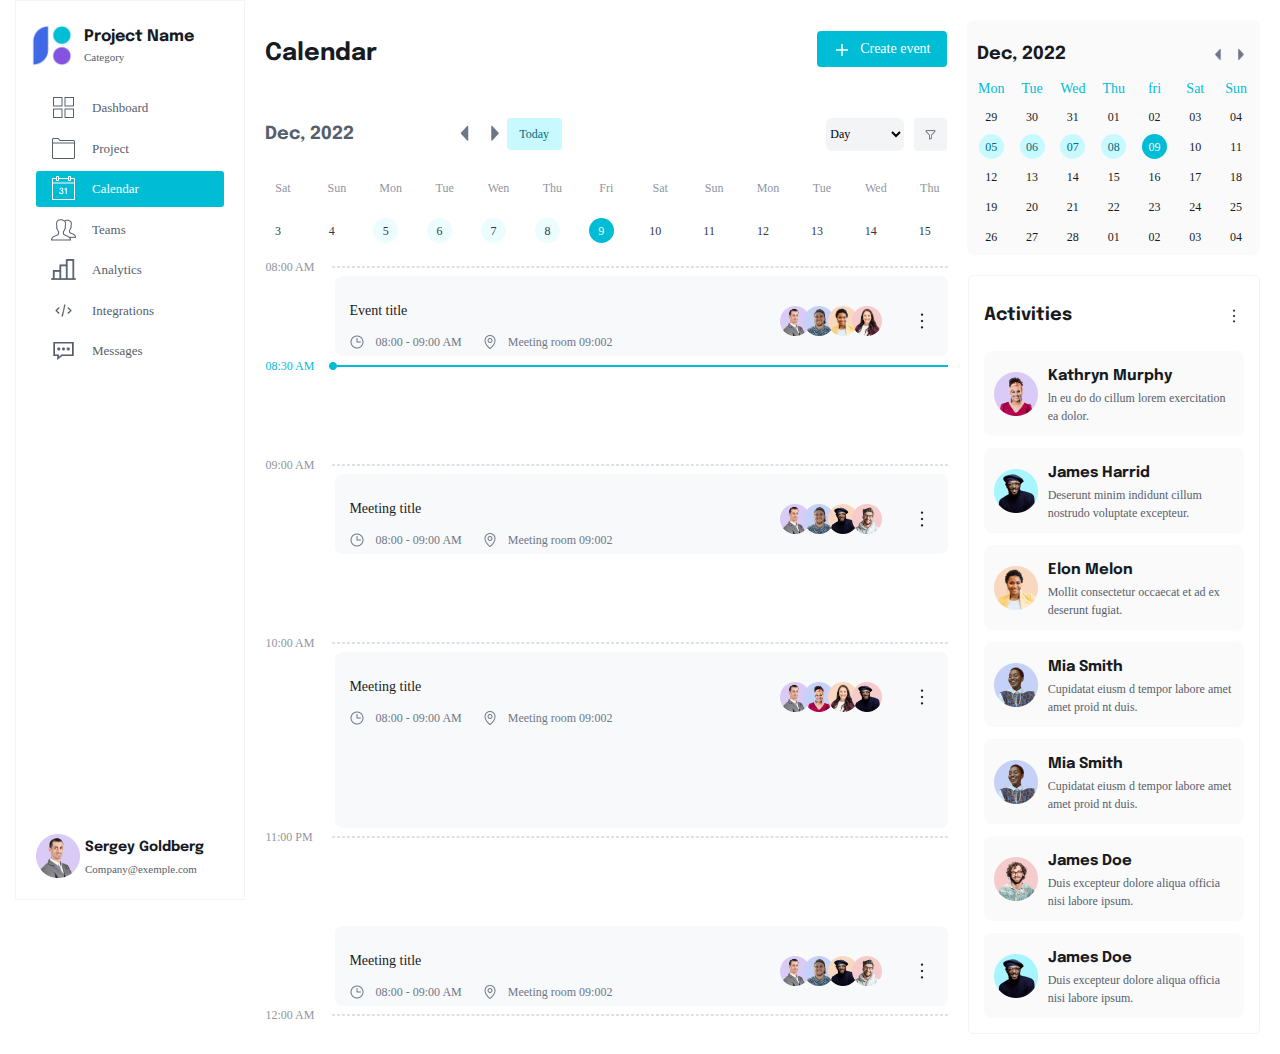
==== commit 9f90873c: "arangement de chaque dossier et ajout de responsive d'index.html en versioin mobile" ====
--- a/calendar.html
+++ b/calendar.html
@@ -1,9 +1,9 @@
 <!DOCTYPE html>
-<html lang="en">
+<html lang="fr">
 <head>
     <meta charset="UTF-8">
     <title>Calendar</title>
-    <link rel="stylesheet" href="style.css">
+    <link rel="stylesheet" href="assets/css/style.css">
     <meta name="viewport" content="width=device-width, initial-scale=1">
     <link rel="stylesheet" href="https://www.w3schools.com/w3css/4/w3.css">
 </head>
@@ -11,7 +11,7 @@
 <div class="w3-sidebar w3-bar-block w3-sidebar " style="width:18%;height: 100vh">
     <div class="sidebar-head">
         <a href="index.html">
-            <img src="images/picture/prim-logo.png" alt="">
+            <img src="assets/images/picture/prim-logo.png" alt="">
         </a>
         <div class="text">
             <a href="index.html">Project Name </a>
@@ -22,47 +22,45 @@
         <div class="sidebar-menu">
             <ul>
                 <li class="liste">
-                    <img class="images_noire" src="images/picture/imgpsh_fullsize_anim%20(1).png" alt="">
-                    <img class="images_blanc" src="images/icon_blanc/icons8-blanc-1.png" alt="">
+                    <img class="images_noire" src="assets/images/picture/imgpsh_fullsize_anim%20(1).png" alt="logo dashboard noire">
+                    <img class="images_blanc" src="assets/images/icon_blanc/icons8-blanc-1.png" alt="logo dashboard bleu">
                     <a href="dashboard.html" class="w3-bar-item">Dashboard</a>
                 </li>
                 <li class="liste" >
-                    <img class="images_noire" src="images/picture/imgpsh_fullsize_anim%20(8).png" alt="">
-                    <img class="images_blanc" src="images/icon_blanc/icons-blanc-2.png" alt="">
+                    <img class="images_noire" src="assets/images/picture/imgpsh_fullsize_anim%20(8).png" alt="logo projet noire">
+                    <img class="images_blanc" src="assets/images/icon_blanc/icons-blanc-2.png" alt="loggo projet bleu">
                     <a href="#" class="w3-bar-item ">Project</a>
                 </li>
                 <li class="liste calendar_active">
-                    <img class="images_noire" src="images/picture/imgpsh_fullsize_anim%20(7).png" alt="">
-                    <img  src="images/icon_blanc/icons8-blanc-3.png" alt="">
+                    <img class="images_noire" src="assets/images/picture/imgpsh_fullsize_anim%20(7).png" alt="logo calendrier noire">
+                    <img  src="assets/images/icon_blanc/icons8-blanc-3.png" alt="logo calendrier bleu">
                     <a href="calendar.html" class="w3-bar-item ">Calendar</a>
                 </li>
                 <li class="liste">
-                    <img class="images_noire" src="images/picture/imgpsh_fullsize_anim%20(6).png" alt="">
-                    <img class="images_blanc" src="images/icon_blanc/imgpsh_fullsize_anim%20(2).png" alt="">
+                    <img class="images_noire" src="assets/images/picture/imgpsh_fullsize_anim%20(6).png" alt="logo homme noire">
+                    <img class="images_blanc" src="assets/images/icon_blanc/imgpsh_fullsize_anim%20(2).png" alt="logo homme bleu">
                     <a href="#" class="w3-bar-item ">Teams</a>
                 </li>
                 <li class="liste">
-                    <img class="images_noire" src="images/picture/imgpsh_fullsize_anim.png" alt="">
-                    <img class="images_blanc" src="images/icon_blanc/icons8-blanc-5.png" alt="">
+                    <img class="images_noire" src="assets/images/picture/imgpsh_fullsize_anim.png" alt="analytique noire">
+                    <img class="images_blanc" src="assets/images/icon_blanc/icons8-blanc-5.png" alt="analytique bleu">
                     <a href="#" class="w3-bar-item ">Analytics</a>
                 </li>
                 <li class="liste">
-                    <img class="images_noire" src="images/picture/source-code--v4.png" alt="">
-                    <img class="images_blanc" src="images/icon_blanc/icons8-blanc-6.png" alt="">
+                    <img class="images_noire" src="assets/images/picture/source-code--v4.png" alt="integration noire">
+                    <img class="images_blanc" src="assets/images/icon_blanc/icons8-blanc-6.png" alt="integration bleu">
                     <a href="setting.html" class="w3-bar-item ">Integrations</a>
                 </li>
                 <li class="liste">
-                    <img class="images_noire" src="images/picture/imgpsh_fullsize_anim%20(5).png" alt="">
-                    <img class="images_blanc" src="images/icon_blanc/icons8-blanc-7.png" alt="">
+                    <img class="images_noire" src="assets/images/picture/imgpsh_fullsize_anim%20(5).png" alt="logo message noire">
+                    <img class="images_blanc" src="assets/images/icon_blanc/icons8-blanc-7.png" alt=" logo message bleu">
                     <a href="#" class="w3-bar-item ">Messages</a>
                 </li>
             </ul>
 
         </div>
-
-        <!--    *******************-->
         <div class="sidebar-images">
-            <img src="images/picture/Avatar%201674-button.png" alt="">
+            <img src="assets/images/picture/Avatar%201674-button.png" alt="">
             <div class="text">
                 <h4>Sergey Goldberg</h4>
                 <p>Company@exemple.com</p>
@@ -71,14 +69,14 @@
     </div>
 </div>
 
-<!--**************************************************************-->
+<!--*****container-section-1******-->
 <section class="container-section-1" style="margin-left: 18%;background-color: white">
     <div class="partie">
         <div class="partie-A">
             <header>
                 <div class="container-header">
                     <h1>Calendar</h1>
-                    <button class="button-1"><img src="images/calendar/icons8-plus-math-24%20(2).png" alt="">Create event</button>
+                    <button class="button-1"><img src="assets/images/calendar/icons8-plus-math-24%20(2).png" alt="">Create event</button>
                 </div>
             </header>
 
@@ -88,18 +86,18 @@
                         <h2>Dec, 2022</h2>
                         <div class="icon-button">
                             <div class="icon">
-                                <img src="images/calendar/Caret%20left%20extra%204.png" alt="">
-                                <img src="images/calendar/Caret%20right%20extra%204.png" alt="">
+                                <img src="assets/images/calendar/Caret%20left%20extra%204.png" alt="">
+                                <img src="assets/images/calendar/Caret%20right%20extra%204.png" alt="">
                             </div>
                             <button>Today</button>
                         </div>
                     </div>
                     <div class="avatar_2">
                         <div class="images_avatar">
-                            <img  src="images/image_responsive/Avatar%200000%20(1).png" alt="">
-                            <img class="avatar" src="images/image_responsive/Avatar%20003.png" alt="">
-                            <img class="avatar" src="images/image_responsive/Avatar%20004.png" alt="">
-                            <img class="avatar" src="images/image_responsive/Avatar%20005.png" alt="">
+                            <img  src="assets/images/image_responsive/Avatar%200000%20(1).png" alt="">
+                            <img class="avatar" src="assets/images/image_responsive/Avatar%20003.png" alt="">
+                            <img class="avatar" src="assets/assets/images/image_responsive/Avatar%20004.png" alt="">
+                            <img class="avatar" src="assets/images/image_responsive/Avatar%20005.png" alt="">
                             <button>+9</button>
                         </div>
                     </div>
@@ -113,7 +111,7 @@
                             </select>
                         </form>
                         <div class="image">
-                            <img  src="images/calendar/Button 2965 (1).png" alt="">
+                            <img  src="assets/images/calendar/Button 2965 (1).png" alt="">
                         </div>
                     </div>
                 </div>
@@ -209,8 +207,8 @@
             <div class="dec--2022">
                 <h2>Dec, 2022</h2>
                 <div class="icon">
-                    <img src="images/calendar/Caret%20left%20extra%204.png" alt="">
-                    <img src="images/calendar/Caret%20right%20extra%204.png" alt="">
+                    <img src="assets/images/calendar/Caret%20left%20extra%204.png" alt="">
+                    <img src="assets/images/calendar/Caret%20right%20extra%204.png" alt="">
                 </div>
             </div>
             <div class="calendar">
@@ -279,7 +277,6 @@
     </div>
 </section>
 
-
 <section  class="container-section-2" style="margin-left: 18%;background-color: white">
     <div class="part">
         <div class="partie-C">
@@ -294,24 +291,24 @@
                             <h3>Event title</h3>
                             <div class="d-flex2">
                                 <div class="d-flex3">
-                                    <img src="images/calendar/Clock%20106.png" alt="">
+                                    <img src="assets/images/calendar/Clock%20106.png" alt="">
                                     <p>08:00 - 09:00 AM</p>
                                 </div>
                                 <div class="d-flex4">
-                                    <img src="images/calendar/Map%20pin%2049.png" alt="">
+                                    <img src="assets/images/calendar/Map%20pin%2049.png" alt="">
                                     <p>Meeting room 09:002</p>
                                 </div>
                             </div>
                         </div>
                         <div class="d-flex-img-points">
                             <div class="images">
-                                <img class="avatar" src="images/calendar/Avatar%202526.png" alt="">
-                                <img class="avatar" src="images/calendar/Avatar%202.png" alt="">
-                                <img class="avatar" src="images/calendar/Avatar%201677-3.png" alt="">
-                                <img class="avatar" src="images/calendar/Avatar%204.png" alt="">
+                                <img class="avatar" src="assets/images/calendar/Avatar%202526.png" alt="">
+                                <img class="avatar" src="assets/images/calendar/Avatar%202.png" alt="">
+                                <img class="avatar" src="assets/images/calendar/Avatar%201677-3.png" alt="">
+                                <img class="avatar" src="assets/images/calendar/Avatar%204.png" alt="">
                             </div>
                             <div class="points">
-                                <img src="images/calendar/Dots%20three%20vertical%2073.png" alt="">
+                                <img src="assets/images/calendar/Dots%20three%20vertical%2073.png" alt="">
                             </div>
                         </div>
                     </div>
@@ -319,7 +316,7 @@
                 <div class="heure-line">
                     <div class="heure-bleu">08:30 AM </div>
                     <div class="img_oval">
-                        <img src="images/calendar/Oval%20910%20(1).png" alt="">
+                        <img src="assets/images/calendar/Oval%20910%20(1).png" alt="">
                         <div class="line-bleu"></div>
                     </div>
                 </div>
@@ -336,24 +333,24 @@
                             <h3>Meeting title</h3>
                             <div class="d-flex2">
                                 <div class="d-flex3">
-                                    <img src="images/calendar/Clock%20106.png" alt="">
+                                    <img src="assets/images/calendar/Clock%20106.png" alt="">
                                     <p>08:00 - 09:00 AM</p>
                                 </div>
                                 <div class="d-flex4">
-                                    <img src="images/calendar/Map%20pin%2049.png" alt="">
+                                    <img src="assets/images/calendar/Map%20pin%2049.png" alt="">
                                     <p>Meeting room 09:002</p>
                                 </div>
                             </div>
                         </div>
                         <div class="d-flex-img-points">
                             <div class="images">
-                                <img class="avatar" src="images/calendar/Avatar%202526.png" alt="">
-                                <img class="avatar" src="images/calendar/Avatar%202.png" alt="">
-                                <img class="avatar" src="images/calendar/Avatar%205.png" alt="">
-                                <img class="avatar" src="images/calendar/Avatar%206.png" alt="">
+                                <img class="avatar" src="assets/images/calendar/Avatar%202526.png" alt="">
+                                <img class="avatar" src="assets/images/calendar/Avatar%202.png" alt="">
+                                <img class="avatar" src="assets/images/calendar/Avatar%205.png" alt="">
+                                <img class="avatar" src="assets/images/calendar/Avatar%206.png" alt="">
                             </div>
                             <div class="points">
-                                <img src="images/calendar/Dots%20three%20vertical%2073.png" alt="">
+                                <img src="assets/images/calendar/Dots%20three%20vertical%2073.png" alt="">
                             </div>
                         </div>
                     </div>
@@ -371,24 +368,24 @@
                             <h3>Meeting title</h3>
                             <div class="d-flex2">
                                 <div class="d-flex3">
-                                    <img src="images/calendar/Clock%20106.png" alt="">
+                                    <img src="assets/images/calendar/Clock%20106.png" alt="">
                                     <p>08:00 - 09:00 AM</p>
                                 </div>
                                 <div class="d-flex4">
-                                    <img src="images/calendar/Map%20pin%2049.png" alt="">
+                                    <img src="assets/images/calendar/Map%20pin%2049.png" alt="">
                                     <p>Meeting room 09:002</p>
                                 </div>
                             </div>
                         </div>
                         <div class="d-flex-img-points">
                             <div class="images">
-                                <img class="avatar" src="images/calendar/Avatar%202526.png" alt="">
-                                <img class="avatar" src="images/calendar/Avatar8.png" alt="">
-                                <img class="avatar" src="images/calendar/Avatar%2000001.png" alt="">
-                                <img class="avatar" src="images/calendar/Avatar%200002.png" alt="">
+                                <img class="avatar" src="assets/images/calendar/Avatar%202526.png" alt="">
+                                <img class="avatar" src="assets/images/calendar/Avatar8.png" alt="">
+                                <img class="avatar" src="assets/images/calendar/Avatar%2000001.png" alt="">
+                                <img class="avatar" src="assets/images/calendar/Avatar%200002.png" alt="">
                             </div>
                             <div class="points">
-                                <img src="images/calendar/Dots%20three%20vertical%2073.png" alt="">
+                                <img src="assets/images/calendar/Dots%20three%20vertical%2073.png" alt="">
                             </div>
                         </div>
                     </div>
@@ -406,24 +403,24 @@
                             <h3>Meeting title</h3>
                             <div class="d-flex2">
                                 <div class="d-flex3">
-                                    <img src="images/calendar/Clock%20106.png" alt="">
+                                    <img src="assets/images/calendar/Clock%20106.png" alt="">
                                     <p>08:00 - 09:00 AM</p>
                                 </div>
                                 <div class="d-flex4">
-                                    <img src="images/calendar/Map%20pin%2049.png" alt="">
+                                    <img src="assets/images/calendar/Map%20pin%2049.png" alt="">
                                     <p>Meeting room 09:002</p>
                                 </div>
                             </div>
                         </div>
                         <div class="d-flex-img-points">
                             <div class="images">
-                                <img class="avatar" src="images/calendar/Avatar%202526.png" alt="">
-                                <img class="avatar" src="images/calendar/Avatar%202.png" alt="">
-                                <img class="avatar" src="images/calendar/Avatar%200003.png" alt="">
-                                <img class="avatar" src="images/calendar/Avatar%200006.png" alt="">
+                                <img class="avatar" src="assets/images/calendar/Avatar%202526.png" alt="">
+                                <img class="avatar" src="assets/images/calendar/Avatar%202.png" alt="">
+                                <img class="avatar" src="assets/images/calendar/Avatar%200003.png" alt="">
+                                <img class="avatar" src="assets/images/calendar/Avatar%200006.png" alt="">
                             </div>
                             <div class="points">
-                                <img src="images/calendar/Dots%20three%20vertical%2073.png" alt="">
+                                <img src="assets/images/calendar/Dots%20three%20vertical%2073.png" alt="">
                             </div>
                         </div>
                     </div>
@@ -434,33 +431,32 @@
                 </div>
             </div>
         </div>
-
 
         <div class="partie-D">
             <div class="big-container">
                 <div class="nav">
                     <h2>Activities</h2>
                     <div class="points">
-                        <img src="images/calendar/Dots%20three%20vertical%2073.png" alt="">
+                        <img src="assets/images/calendar/Dots%20three%20vertical%2073.png" alt="">
                     </div>
                 </div>
                 <div class="big_activitie">
                     <div class="image-texte">
-                        <img src="images/picture/Avatar%201675%20(1).png" alt="">
+                        <img src="assets/images/picture/Avatar%201675%20(1).png" alt="">
                         <div class="text">
                             <h4>Kathryn Murphy</h4>
                             <p>ln eu do do cillum lorem exercitation ea dolor.</p>
                         </div>
                     </div>
                     <div class="image-texte">
-                        <img src="images/picture/Avatar%201676-2.png" alt="">
+                        <img src="assets/images/picture/Avatar%201676-2.png" alt="">
                         <div class="text">
                             <h4>James Harrid</h4>
                             <p>Deserunt minim indidunt cillum nostrudo voluptate excepteur.</p>
                         </div>
                     </div>
                     <div class="image-texte">
-                        <img src="images/picture/Avatar%201677-3.png" alt="">
+                        <img src="assets/images/picture/Avatar%201677-3.png" alt="">
                         <div class="text">
                             <h4>Elon Melon</h4>
                             <p>Mollit consectetur occaecat et ad ex deserunt fugiat.</p>
@@ -468,7 +464,7 @@
                         </div>
                     </div>
                     <div class="image-texte">
-                        <img src="images/picture/Avatar%201678-4.png" alt="">
+                        <img src="assets/images/picture/Avatar%201678-4.png" alt="">
                         <div class="text">
                             <h4>Mia Smith</h4>
                             <p>Cupidatat eiusm d tempor labore amet amet proid nt duis.</p>
@@ -476,7 +472,7 @@
                         </div>
                     </div>
                     <div class="image-texte">
-                        <img src="images/picture/Avatar%201678-4.png" alt="">
+                        <img src="assets/images/picture/Avatar%201678-4.png" alt="">
                         <div class="text">
                             <h4>Mia Smith</h4>
                             <p>Cupidatat eiusm d tempor labore amet amet proid nt duis.</p>
@@ -484,14 +480,14 @@
                         </div>
                     </div>
                     <div class="image-texte">
-                        <img src="images/picture/Avatar%201679-5.png" alt="">
+                        <img src="assets/images/picture/Avatar%201679-5.png" alt="">
                         <div class="text">
                             <h4>James Doe</h4>
                             <p>Duis excepteur  dolore aliqua officia nisi labore ipsum.</p>
                         </div>
                     </div>
                     <div class="image-texte img_t">
-                        <img src="images/picture/Avatar%201676-2.png" alt="">
+                        <img src="assets/images/picture/Avatar%201676-2.png" alt="">
                         <div class="text">
                             <h4>James Doe</h4>
                             <p>Duis excepteur  dolore aliqua officia nisi labore ipsum.</p>
@@ -501,38 +497,38 @@
             </div>
         </div>
     </div>
-<!--  ********partie_resp*********  -->
+<!--  ********partie en version mobil*********  -->
     <div class="line_verticale"></div>
     <div class="partie_resp">
         <div class="pariatur part_1">
-            <img src="images/image_responsive/Avatar%20006.png" alt="">
+            <img src="assets/images/image_responsive/Avatar%20006.png" alt="avatar 1">
             <p>Pariatur ex duis</p>
         </div>
         <div class="pariatur part_2">
-            <img src="images/image_responsive/Avatar%20006.png" alt="">
+            <img src="assets/images/image_responsive/Avatar%20006.png" alt="avatar 2">
             <p>Pariatur ex duis</p>
         </div>
         <div class="pariatur part_3">
             <div class="img">
-                <img src="images/image_responsive/Avatar%20008.png" alt="">
-                <img class="img_2" src="images/image_responsive/Avatar%20009.png" alt="">
+                <img src="assets/images/image_responsive/Avatar%20008.png" alt="avatar 3">
+                <img class="img_2" src="images/image_responsive/Avatar%20009.png" alt="avatar 4">
             </div>
             <p>Pariatur ex duis</p>
         </div>
         <div class="pariatur part_4">
             <div class="img">
-                <img src="images/image_responsive/Avatar%2000010.png" alt="">
-                <img class="img_2" src="images/image_responsive/Avatar%2000011.png" alt="">
-                <img class="img_2" src="images/image_responsive/Avatar%2000012.png" alt="">
+                <img src="assets/images/image_responsive/Avatar%2000010.png" alt="avatar 5">
+                <img class="img_2" src="assets/images/image_responsive/Avatar%2000011.png" alt="avatar 6">
+                <img class="img_2" src="assets/images/image_responsive/Avatar%2000012.png" alt="avatar 7">
             </div>
             <p>Consequat magna</p>
         </div>
         <div class="pariatur part_5">
-            <img src="images/image_responsive/Avatar%2000013.png" alt="">
+            <img src="assets/images/image_responsive/Avatar%2000013.png" alt="avatar 8">
             <p>Pariatur ex duis</p>
         </div>
         <div class="pariatur part_6">
-            <img src="images/image_responsive/Avatar%20006.png" alt="">
+            <img src="assets/images/image_responsive/Avatar%20006.png" alt="avatar 9">
             <p>Paria</p>
         </div>
         <div class="btn_add">
@@ -544,30 +540,30 @@
 <div class="tabbar_menu">
     <ul>
         <li class="foot_page">
-            <img  class="images_noire"  src="images/picture/imgpsh_fullsize_anim%20(1).png" alt="">
-            <img class="image_bleu" src="images/image_responsive/icons8-four-squares-48.png" alt="">
+            <img  class="images_noire"  src="assets/images/picture/imgpsh_fullsize_anim%20(1).png" alt="logo dashboard noire">
+            <img class="image_bleu" src="assets/images/image_responsive/icons8-four-squares-48.png" alt="logo dashboard bleu">
             <a href="dashboard.html" class="w3-bar-item">Dashboard</a>
         </li>
         <li class="foot_page calendar_active">
-            <img  class="images_noire" src="images/picture/imgpsh_fullsize_anim%20(7).png" alt="">
-            <img class="image_bleu" src="images/image_responsive/icons8-calendar-31-50.png" alt="">
+            <img  class="images_noire" src="assets/images/picture/imgpsh_fullsize_anim%20(7).png" alt="logo calendrier noire">
+            <img class="image_bleu" src="assets/images/image_responsive/icons8-calendar-31-50.png" alt="logo calendrier bleu">
             <a href="calendar.html" class="w3-bar-item ">Calendar</a>
 
         </li>
         <li class="foot_page">
-            <img class="images_noire" src="images/picture/imgpsh_fullsize_anim%20(6).png" alt="">
-            <img class="image_bleu" src="images/image_responsive/user-account-50.png" alt="">
+            <img class="images_noire" src="assets/images/picture/imgpsh_fullsize_anim%20(6).png" alt="logo homme noire">
+            <img class="image_bleu" src="assets/images/image_responsive/user-account-50.png" alt="logo homme bleu">
             <a href="#" class="w3-bar-item ">Teams</a>
         </li>
 
         <li class="foot_page">
-            <img class="images_noire" src="images/image_responsive/message_12.png" alt="">
-            <img class="image_bleu" src="images/image_responsive/message11-32%20(1).png" alt="">
+            <img class="images_noire" src="assets/images/image_responsive/message_12.png" alt="logo message noire">
+            <img class="image_bleu" src="assets/images/image_responsive/message11-32%20(1).png" alt="logo message bleu">
             <a href="#" class="w3-bar-item ">Messages</a>
         </li>
         <li class="foot_page">
-            <img class="images_noire" src="images/image_responsive/icons8-setting-64.png" alt="">
-            <img class="image_bleu" src="images/image_responsive/icons8-setting-64%20(2).png" alt="">
+            <img class="images_noire" src="assets/images/image_responsive/icons8-setting-64.png" alt="logo parametre noire">
+            <img class="image_bleu" src="assets/images/image_responsive/icons8-setting-64%20(2).png" alt="logo paramatre bleu">
             <a href="setting.html" class="w3-bar-item ">Setting</a>
         </li>
     </ul>
--- a/assets/css/style.css
+++ b/assets/css/style.css
@@ -0,0 +1,3035 @@
+body{
+    margin: 0;
+}
+* {
+    margin: 0;
+    padding: 0;
+    box-sizing: border-box;
+}
+button{
+    cursor: pointer;
+}
+@font-face {
+    font-family: 'Epilogue';
+    src: url("../font-family/epilogue/static/Epilogue-Bold.ttf"),
+    url("../font-family/epilogue/static/Epilogue-ExtraLight.ttf"),
+    url("../font-family/epilogue/static/Epilogue-Light.ttf"),
+    url("../font-family/epilogue/static/Epilogue-Medium.ttf");
+}
+
+@font-face {
+    font-family: 'Inter';
+    src: url("font-family/inter/static/Inter-SemiBold.ttf");
+}
+/****************registration******************/
+.body_registration{
+    background: #BDA3EFFF;
+}
+.head{
+    background: #BDA3EFFF;
+}
+.head a img {
+    margin-top: 40px;
+    margin-left: 50px;
+    width: 145px;
+    height: 45px;
+    border-radius: 4px;
+}
+
+.container_registration .picture .images{
+    width: 600px;
+    position: absolute;
+    left: 90px;
+    bottom: 0;
+}
+.container_registration .picture .images img{
+    width: 500px;
+    position: relative;
+    top: 4px;
+}
+.container_registration .picture .img{
+    display: none;
+}
+.container_registration .container {
+    position: absolute;
+    right: 90px;
+    width: 35%;
+    height: 75vh;
+    background: #FFFFFF;
+    padding: 30px;
+    border-radius: 8px;
+    display: flex;
+    flex-direction: column;
+    justify-content: center;
+}
+/***.container_registration .content .button****/
+.container_registration .content{
+    text-align: center;
+    width: 100%;
+}
+.container_registration .content .button img{
+    width: 16px;
+    height: 16px;
+}
+.container .content h1{
+    font-family: "Inter";
+    font-size: 20px;
+    line-height: 36px;
+    margin-bottom: -10px;
+}
+.container .content p{
+    font-family: "inter";
+    font-size: 12px;
+    line-height: 30px;
+    color: #9095A0FF;
+}
+.content .button button{
+    width: 81px;
+    height: 31px;
+    border-radius: 18px;
+    border: none;
+}
+.content .button .btn1{
+    background: #FEF1F1FF;
+}
+.content .button .btn1:hover{
+    background-color: #565E6CFF;
+}
+.content .button .btn2{
+    background: #F3F6FBFF;
+}
+.content .button .btn2:hover{
+    color: #335CA6FF;
+    background: #D9E2F3FF;
+}
+.content .button .btn3{
+    background: #F3F4F6FF;
+}
+.content .button .btn3:hover{
+    color: #565E6CFF;
+    background: #DEE1E6FF;
+}
+.content .button .btn3:hover:active {
+    color: #565E6CFF;
+    background: #CFD2DAFF;
+}
+/***.container_registration .content .text-box****/
+.content .text-box-input{
+    display: flex;
+    flex-direction: column;
+    text-align: left;
+    margin-top: 20px;
+    font-size: 18px;
+}
+.content .text-box-input label{
+    font-size: 14px;
+    font-family:"inter";
+}
+.content .text-box-input input{
+    width: 100%;
+    height: 35px;
+    font-size: 14px;
+    background: #F3F4F6FF;
+    border-radius: 22px;
+    border-width: 0;
+    outline: none;
+}
+.content .formulaire input{
+    width: 384px;
+    height: 44px;
+    padding-left: 16px;
+    padding-right: 16px;
+}
+.text-box .button2 button{
+    margin-top: 40px;
+    height: 40px;
+    width: 100%;
+    border-radius: 26px;
+    box-shadow: 0 8px 17px;
+    border: none;
+    font-size: 18px;
+    line-height: 28px;
+    color: #FFFFFFFF;
+    background: #00BDD6FF;
+    cursor: pointer;
+}
+.text-box .button2 a{
+    text-decoration: none;
+    font-size: 14px;
+    line-height: 22px;
+    color: #00BDD6FF;
+}
+.text-box .button2 .texte{
+    font-family: "Inter";
+    font-size: 14px;
+    line-height: 40px;
+    color: #323842FF;
+}
+.text-box .button2 .texte-lien{
+    font-size: 18px;
+}
+.text-box .button2 p{
+    color: #323842FF;
+}
+/*******affiche et masquer le mot de passe******/
+.text-box .pass{
+    display: flex;
+    align-items: center;
+    justify-content: space-between;
+    background-color: #F3F4F6FF;
+    border-radius: 22px;
+}
+.text-box .pass img{
+    width: 28px;
+    height: 20px;
+    margin-right: 8px;
+}
+.text-box .text-box-input .i_input{
+    width: 100%;
+}
+
+/* ********responsive de registration*********/
+
+@media screen  and (min-width: 1920px){
+    .container_registration .picture .images img {
+        width: 100%;
+    }
+    .content .text-box-input input {
+        height: 70px;
+    }
+    .text-box .button2 button {
+        height: 70px;
+        margin-top: 56px;
+    }
+    .container .content h1 {
+        font-size: 22px;
+    }
+    .container .content p {
+        font-size: 14px;
+    }
+    .content .text-box-input label {
+        font-size: 16px;
+    }
+    .content .text-box-input {
+        margin-top: 36px;
+    }
+}
+@media screen and (max-width: 1900px) {
+    .container_registration .picture .images img {
+       width: 90%;
+    }
+    .content .text-box-input {
+        margin-top: 25px;
+    }
+    .text-box .button2 button {
+        margin-top: 45px;
+        height: 40px;
+    }
+    .content .text-box-input input {
+        height: 40px;
+    }
+}
+@media screen and (max-width: 1800px) {
+    .container_registration .picture .images img {
+        width: 80%;
+    }
+}
+@media screen and (max-width: 1700px){
+    .container_registration .picture .images img {
+        width: 75%;
+    }
+    .container .content h1 {
+        font-size: 18px;
+    }
+    .container .content p {
+        font-size: 10px;
+    }
+    .content .text-box-input label {
+        font-size: 14px;
+    }
+    .text-box .button2 button {
+        font-size: 14px;
+    }
+    .text-box .button2 .texte {
+        font-size: 10px;
+    }
+    .text-box .button2 .texte-lien {
+        font-size: 14px;
+    }
+}
+@media screen and (max-width: 1500px) {
+    .content .text-box-input {
+        margin-top: 12px;
+    }
+    .text-box .button2 button {
+        margin-top: 32px;
+    }
+}
+@media screen and (max-width: 1115px) {
+    .container_registration .picture .images img {
+        width: 70%;
+    }
+}
+@media screen and (max-width: 992px) {
+    .container_registration .container {
+        right: 0;
+        width: 100%;
+        height: auto;
+    }
+    .container .content h1 {
+        font-size: 30px;
+    }
+    .container .content p {
+        font-size: 18px;
+    }
+    .content {
+        margin: 45px 0 45px 0;
+    }
+    .content .text-box-input label {
+        font-size: 25px;
+    }
+    .text-box .button2 button {
+        margin-top: 52px;
+    }
+    ::placeholder {
+        font-size: 25px;
+    }
+    .text-box .button2 .texte {
+        font-size: 25px;
+    }
+    .text-box .button2 .texte-lien {
+        font-size: 32px;
+    }
+    .text-box .button2 button {
+        font-size: 25px;
+    }
+    .content .text-box-input input {
+        height: 120px;
+        border-radius: 55px;
+    }
+    .text-box .pass {
+        border-radius: 55px;
+    }
+    .text-box .button2 button {
+        height: 120px;
+        border-radius: 55px;
+    }
+    .content .text-box-input {
+        margin-top: 30px;
+    }
+    .container_registration .picture .images {
+        position: relative;
+        width: 100%;
+        display: flex;
+        justify-content: center;
+        right: 0;
+        left: 0;
+    }
+    .content .button button {
+        width: 60px;
+        height: 60px;
+        border-radius: 100%;
+    }
+    .container_registration .picture .images img {
+        width: 60%;
+        top: 84px;
+    }
+}
+
+/***********dashboard**********/
+.corps .container .button{
+    display: flex;
+    align-items: center;
+    gap: 10px;
+}
+.w3-sidebar .text p{
+    font-family: 'Inter';
+    font-size: 12px;
+    color: #565E6CFF
+}
+.w3-sidebar{
+    position: fixed;
+    border: 1px #F3F4F6FF solid;
+    background-color: #ffff;
+    margin-left: 15px;
+}
+.w3-bar-block .w3-bar-item:hover {
+    margin-left: -0px;
+}
+.sidebar-head{
+    padding: 25px 13px;
+    display: flex;
+    align-items: center;
+    gap: 10px;
+}
+.sidebar-head .text a{
+    text-decoration: none;
+    font-family: Epilogue;
+    font-size: 16px;
+    line-height: 28px;
+    color: #171A1FFF;
+}
+.sidebar-head img{
+    width:50px;
+    height: 50px;
+}
+.sidebar-menu ul{
+    margin-top: 0!important;
+}
+.sidebar-menu .liste{
+    padding-left: 15px;
+    display: flex;
+    align-items: center;
+    margin-bottom: 5px;
+    width: 100%;
+}
+.liste:hover{
+    border-radius: 3px;
+}
+.sidebar-menu li:hover .images_noire{
+    display: none;
+}
+.sidebar-menu li .images_noire{
+    display: block;
+}
+.sidebar-menu li .images_blanc{
+    display: none;
+}
+.sidebar-menu li:hover .images_blanc{
+    display: block;
+}
+.sidebar-menu ul:hover{
+  color: white;
+}
+.sidebar-menu .dashboard_active{
+    background-color: #00bdd6;
+    border-radius: 3px;
+    color: white;
+}
+.sidebar-menu .calendar_active{
+    background-color: #00bdd6;
+    border-radius: 3px;
+    color: white;
+}
+.sidebar-menu .integration_active{
+    background-color: #00bdd6;
+    border-radius: 3px;
+    color: white;
+}
+.sidebar-menu .dashboard_active .images_noire{
+   display: none;
+}
+.sidebar-menu .calendar_active .images_noire{
+    display: none;
+}
+.sidebar-menu .integration_active .images_noire{
+    display: none;
+}
+.sidebar-menu .dashboard_active a{
+    color: white;
+    margin-left: 0;
+}
+.sidebar-menu .calendar_active a{
+    color: white;
+    margin-left: 0;
+}
+.sidebar-menu .integration_active a{
+    color: white;
+    margin-left: 0;
+}
+.sidebar-menu .liste:hover{
+    background-color: #00bdd6;
+}
+.sidebar-menu .liste_active_dashboard a{
+    color: white;
+}
+.liste:hover {
+    color: white;
+}
+.liste a{
+    font-family: 'Inter';
+    color: #565E6CFF;
+    text-decoration: none;
+}
+.liste a:hover {
+    color: white;
+}
+li img{
+    width: 25px;
+}
+.w3-sidebar .text p{
+    line-height: 18px;
+}
+/*****sidebar-images****/
+.side_menu {
+    padding: 0 20px;
+}
+.sidebar-images img{
+    width: 50px;
+}
+.sidebar-images{
+    margin-top: 270px;
+    width: 90%;
+    height: 86px;
+    border-radius: 8px;
+    display: flex;
+    align-items: center;
+}
+.sidebar-images .text{
+    margin-left: 5px;
+}
+.sidebar-images .text h4{
+    font-family: 'Epilogue';
+    font-size: 15px;
+    line-height: 5px;
+    color: #171A1FFF;
+}
+/***********corps***********/
+.container{
+    padding: 15px;
+    display: flex;
+    justify-content: space-between;
+    align-items: center;
+}
+.container h1{
+    font-family: 'Epilogue';
+    font-size: 25px;
+    line-height: 48px;
+    color: #171A1FFF;
+    margin-bottom: 0;
+    margin-top: 0;
+    padding: 5px;
+}
+.button{
+    padding: 5px;
+}
+.button .button-1{
+    width:175px;
+    height: 40px;
+    color: #565E6CFF;
+    font-family: 'Inter';
+    background: #F3F4F6FF;
+    opacity: 1;
+    border: none;
+    border-radius: 3px;
+    font-size: 14px;
+    line-height: 22px;
+}
+.button .button-1:hover{
+    color: #565E6CFF;
+    background: #DEE1E6FF;
+}
+.button .button-2{
+    height: 40px;
+    font-family: 'Inter';
+    color: #FFFFFFFF;
+    background: #00BDD6FF;
+    opacity: 1;
+    border: none;
+    border-radius: 3px;
+    font-size: 14px;
+    line-height: 22px;
+}
+.button .button-2:hover{
+    color: #FFFFFFFF;
+    background: #00A9CFFF;
+}
+/********column**********/
+.column{
+    width: 100%;
+    display: flex;
+    flex-direction: row;
+    justify-content: space-between;
+    gap: 10px;
+}
+.column-container-1{
+    background: #F5F2FDFF;
+    width: 100%;
+    height: 130px;
+    padding: 15px;
+    border-radius: 6px;
+}
+.column-container-2{
+    background: #F1F4FDFF;
+    width: 100%;
+    height: 130px;
+    padding: 15px;
+    border-radius: 6px;
+}
+.column-container-3{
+    background: #FEF6F1FF;
+    width: 100%;
+    height: 130px;
+    padding: 15px;
+    border-radius: 6px;
+}
+.column .petit-titre{
+    top: 12px;
+    left: 16px;
+    font-family: 'Inter';
+    font-size: 16px;
+    line-height: 26px;
+    color: #323842FF;
+}
+.column h1{
+    top: 46px;
+    left: 16px;
+    font-family: 'Epilogue';
+    font-size: 22px;
+    line-height: 30px;
+    color: #323842FF;
+}
+.column .pourcentage-1{
+    top: 94px;
+    left: 32px;
+    font-family: 'Inter';
+    font-size: 14px;
+    line-height: 22px;
+    color: #14923EFF;
+}
+.column .pourcentage-2{
+    top: 94px;
+    left: 32px;
+    font-family: 'Inter';
+    font-size: 14px;
+    line-height: 22px;
+    color: #F22128FF;
+}
+.column .pourcentage-3{
+    top: 94px;
+    left: 32px;
+    font-family: 'Inter';
+    font-size: 14px;
+    line-height: 22px;
+    color: #14923EFF;
+}
+/*******stat-selected-column-bar******/
+.statistique{
+    width: 100%;
+    margin-top: 30px;
+    border: 1px #F3F4F6FF solid;
+    border-radius: 5px;
+    padding: 20px;
+}
+.stat-selected-column-bar .stat{
+
+    top: 28px;
+    left: 24px;
+    font-family: 'Epilogue';
+    font-size: 18px;
+    line-height: 28px;
+    color: #323842FF;
+}
+.stat-selected{
+    display: flex;
+    justify-content: space-between;
+}
+.selected select{
+    width: 78px;
+    height: 36px;
+    background: #F3F4F6FF;
+    border: none;
+    border-radius: 6px;
+    outline: none;
+    font-family: 'inter';
+    cursor: pointer;
+}
+.dropdown select{
+    padding-left: 15px;
+    width: 79px;
+    height: 36px;
+    background: #F3F4F6FF;
+    outline: none;
+    border-width: 0px;
+    border-radius: 6px;
+    font-size: 0.7rem;
+    font-family: 'inter';
+    cursor: pointer;
+}
+.day-dropdown select{
+    width: 78px;
+    height: 33px;
+    background: #F3F4F6FF;
+    border: none;
+    border-radius: 6px;
+    outline: none;
+    font-family: 'inter';
+    font-size: 13px;
+    cursor: pointer;
+}
+.text-input{
+    font-size: 14px;
+}
+.dropdown{
+    height: 36px;
+    width: 78px;
+    background: #F3F4F6FF;
+    display: grid;
+    grid-template-rows: 1fr;
+    border-radius: 6px;
+}
+.dropdown img{
+    width: 16px;
+    height: 16px;
+}
+.d-block-1 .dropdown img{
+    width: 13px;
+    height: 15px;
+    position: absolute;
+    bottom: 9px;
+    left: 2px;
+}
+/*********column-bar-img*******/
+
+.column-bar-img img{
+    width: 100%;
+    height: 280px;
+}
+.corp-body{
+    margin-bottom: 40px;
+    margin-left: -60px;
+    display: flex;
+}
+.container-nav{
+    width: 32%;
+    padding-right: 10px;
+    padding-left:10px ;
+}
+.container-section-2 .big-container .points img{
+    width: 20px;
+    height: 20px;
+}
+.container-section-2 .big-container{
+    padding: 15px;
+    border: 1px #F3F4F6FF solid;
+    border-radius: 5px;
+}
+.container-section-2 .big-container .nav{
+    display: flex;
+    align-items: center;
+    justify-content: space-between;
+}
+.container-section-2 .big-container .nav h2{
+    top: 22px;
+    left: 20px;
+    font-family: 'Epilogue';
+    font-size: 18px;
+    line-height: 28px;
+    color: #171A1FFF;
+}
+
+.input-month{
+    background-color:#F3F4F6FF;
+}
+.input-month img{
+    width: 30px;
+}
+
+.image-texte img{
+    width: 44px;
+}
+.image-texte{
+    margin-top: 12px;
+    width: 100%;
+    height: 86px;
+    background: #FAFAFBFF;
+    border-radius: 8px;
+    display: flex;
+    align-items: center;
+    padding: 10px;
+}
+.image-texte .text{
+    margin-left: 10px;
+}
+.image-texte .text h4{
+    font-family: 'Epilogue';
+    font-size: 15px;
+    line-height: 26px;
+    color: #171A1FFF;
+    margin: 0;
+}
+.image-texte .text p {
+    font-family: 'Inter';
+    font-size: 12px;
+    color: #565E6CFF;
+    margin: 0;
+}
+.d-block-1{
+    width: 30%;
+}
+/********liste-chiffre*********/
+.liste-chiffre {
+    display: flex;
+    justify-content: space-between;
+}
+.liste-chiffre div{
+    width: 38px;
+    text-align: center;
+    color: #494f59;
+}
+.liste-chiffre li{
+    list-style: none;
+}
+
+/********d-flex-A*********/
+.d-flex-A{
+    margin-top: -20px;
+    gap: 20px;
+    display: flex;
+    flex-direction: row;
+    padding: 20px;
+    margin-left: 15px;
+}
+.d-flex-A .d-block-1{
+    background: #FFFFFFFF;
+    border-radius: 4px;
+    border-width: 1px;
+    border-color: #F3F4F6FF;
+    border-style: solid;
+    padding: 15px;
+}
+.d-flex-A .big-container .nav{
+    display: flex;
+    align-items: center;
+    justify-content: space-between;
+}
+.d-flex-A .big-container .nav h2{
+    top: 22px;
+    left: 20px;
+    font-family: 'Epilogue';
+    font-size: 18px;
+    line-height: 28px;
+    color: #171A1FFF;
+    margin: 0;
+}
+.d-flex-A .column img{
+    width: 14px;
+    height: 18px;
+    cursor: pointer;
+}
+/*************************column-bar-img_2******************/
+.d-flex-A .d-block .statistique .column-bar-img_2 {
+    display: none;
+    margin-top: 40px;
+}
+.d-flex-A .d-block .statistique .column-bar-img_2 img{
+    width: 100%;
+}
+/**********************see_all*************************/
+
+.d-flex-A .d-block-1 .big-container .nav .see_all{
+    font-family: Inter;
+    font-size: 14px;
+    line-height: 22px;
+    color: #9095A0FF;
+    display: none;
+}
+/***************container_image-texte***************/
+.d-flex-A .d-block-1 .big-container .container_image_text_1{
+    display: none;
+}
+.d-flex-A .d-block-1 .big-container .container_image_text_1 .image-texte .text {
+    width: 100% !important;
+}
+.d-flex-A .d-block-1 .big-container .container_image_text_1 .image-texte .text .titre_p .times div{
+    font-family: Inter;
+    font-size: 12px;
+    line-height: 20px;
+    color: #9095A0FF;
+}
+.d-flex-A .d-block-1 .big-container .container_image_text_1 .image-texte .text .titre_p .times{
+    display: flex;
+    align-items: center;
+    justify-content:space-between!important;
+
+}
+/*************table*****************/
+.container {
+    display: flex;
+    justify-content: space-between;
+    align-items: center;
+}
+.d-flex-B{
+    gap: 20px;
+    display: flex;
+    justify-content: space-between;
+    padding-left: 20px;
+    padding-right: 20px;
+    margin-bottom: 30px;
+    margin-top: -10px;
+    margin-left: 15px;
+}
+/*******************D_flex_B*******************/
+.d-flex-B .table-stat .table_2{
+    display: none;
+}
+.d-flex-B .table-stat .table_2 .icon{
+    display: flex;
+    justify-content: space-between;
+    align-items: center;
+}
+.d-flex-B .table-stat .table_2 .icon .icon_p{
+    display: flex;
+    align-items: center;
+    gap: 30px;
+}
+.d-flex-B .table-stat .table_2 .icon .icon_p p{
+    font-family: Inter;
+    font-size: 14px;
+    line-height: 22px;
+    color: #171A1FFF;
+}
+.d-flex-B .table-stat .table_2 .icon .icon_p p span{
+    left: 268px;
+    font-family: 'Inter';
+    font-size: 12px;
+    line-height: 20px;
+    color: #9095A0FF;
+}
+.d-flex-B .table-stat .table_2 .icon .icon_p img{
+    width: 40px;
+}
+.d-flex-B .table-stat .phosphor_caret_right img{
+    width: 30px;
+}
+/******************footer******************/
+.tabbar_menu{
+    display: none;
+    background-color:#ffffff;
+    position: fixed;
+    bottom: 0;
+    width: 100%;
+}
+.tabbar_menu ul{
+    display: flex;
+    justify-content: space-between;
+    padding: 20px;
+}
+.tabbar_menu li{
+    list-style: none;
+}
+.tabbar_menu .foot_page{
+    display: flex;
+    flex-direction: column;
+    align-items: center;
+}
+.tabbar_menu .foot_page a{
+    text-decoration: none;
+    color: #3b4455;
+}
+/**********/
+.tabbar_menu .dashboard_active .images_noire{
+    display: none;
+}
+.tabbar_menu .dashboard_active .image_bleu{
+    display: block;
+}
+.tabbar_menu .dashboard_active a{
+    color: #00bdd6;
+}
+.tabbar_menu .calendar_active .images_noire{
+    display: none;
+}
+.tabbar_menu .calendar_active .image_bleu{
+    display: block;
+}
+.tabbar_menu .calendar_active a{
+    color: #00bdd6;
+}
+.tabbar_menu .setting_active .images_noire{
+    display: none;
+}
+.tabbar_menu .setting_active .image_bleu{
+    display: block;
+}
+.tabbar_menu .setting_active a{
+    color: #00bdd6;
+}
+.tabbar_menu li .image_bleu{
+    display: none;
+}
+.tabbar_menu li:hover .images_noire{
+    display: none;
+}
+.tabbar_menu li:hover .image_bleu{
+    display: block;
+}
+.tabbar_menu li:hover a{
+    color: #00bdd6;
+}
+/*************nav_bar_respo********/
+.corps .container .nav_bar{
+    display: none;
+}
+.corps .container .nav_bar img{
+    width: 60px;
+}
+.corps .container .nav_bar {
+    background-color: white;
+    border: none;
+}
+.d-flex-B .table-stat h2{
+    margin: 0px;
+    font-family: 'Epilogue';
+    font-size: 18px;
+    line-height: 28px;
+    color: #171A1FFF;
+}
+.d-flex-B .table-stat{
+    width: 100%;
+}
+table button{
+    border-radius: 20px;
+    border: none;
+    height: 45px;
+}
+.d-flex-B .table-stat table th{
+    font-family: Epilogue;
+    font-size: 14px;
+    line-height: 22px;
+    color: #565E6CFF;
+}
+.d-flex-B .table-stat table td{
+    font-family: Inter;
+    font-size: 14px;
+    line-height: 22px;
+    color:#494f59;
+}
+.d-flex-B .table-stat table .titre-left{
+    font-family: Inter;
+    font-size: 14px;
+    line-height: 22px;
+    color: #171A1FFF;
+}
+.d-flex-B .table-stat .center{
+   text-align: center;
+}
+table #A{
+    width: 60px;
+    height: 35px;
+    color: #1091F4FF;
+}
+table #B{
+    width: 100px;
+    height: 35px;
+    color: #117B34FF;
+}
+table #C{
+    width: 60px;
+    height: 35px;
+    color: #1091F4FF;
+}
+table img{
+    width: 18px;
+    height: 18px;
+}
+table  .text-center{
+    align-items: center;
+}
+table {
+    border: 1px #F3F4F6FF solid;
+    font-family: arial, sans-serif;
+    border-collapse: collapse;
+    width: 100%;
+    margin-top: 29px;
+}
+td, th {
+    text-align: left;
+    padding: 14px;
+}
+/***********statistics********/
+.statistics{
+    width: 40%;
+    margin-top: 5px;
+    border: 1px solid #F3F4F6FF;
+    border-radius: 5px;
+}
+.statistics .stats_bock{
+    padding: 20px;
+}
+.statistics img{
+    margin-top: 30px;
+    width: 250px;
+}
+.text-stats h3{
+    font-family: 'Epilogue';
+    font-size: 18px;
+    line-height: 28px;
+    color: #171A1FFF;
+}
+.text-stats p{
+    font-family: 'Inter';
+    font-size: 14px;
+    line-height: 22px;
+    color: #9095A0FF;
+}
+
+/***************responsive de dashboard***************/
+@media screen  and (max-width: 1920px){
+    body {
+        font-size: 16px;
+    }
+    .corps .d-flex-A .d-block{
+        width: 100%;
+    }
+    .corps .container {
+        padding: 35px 15px;
+        margin-left: 15px;
+    }
+    .sidebar-head {
+        padding: 22px 13px!important;
+    }
+    .sidebar-head .text a {
+        line-height: 32px!important;
+        font-size: 20px!important;
+    }
+    .w3-sidebar .text p {
+        font-size: 13px;
+        line-height: 24px!important;
+    }
+    .sidebar-head img {
+        width: 65px;
+        height: 65px;
+    }
+    .sidebar-menu ul {
+        padding-left: 0!important;
+    }
+    .sidebar-menu .liste {
+        margin-bottom: 15px;
+    }
+    .w3-bar-block .w3-bar-item {
+        font-size: 17px;
+    }
+    .sidebar-images img {
+        width: 45px;
+    }
+    .sidebar-images .text h4 {
+        font-size: 14px;
+    }
+    .sidebar-images {
+        position: absolute;
+        bottom: 0;
+    }
+    .corps .container h1 {
+        font-size: 28px;
+    }
+    .d-flex-A  .column-container-1 {
+        height: 170px;
+        padding: 30px;
+    }
+    .d-flex-A  .column-container-2 {
+        height: 170px;
+        padding: 30px;
+    }
+    .d-flex-A  .column-container-3 {
+        height: 170px;
+        padding: 30px;
+    }
+    .corps .container .button .button-1 {
+        width: 225px;
+        height: 70px;
+        font-size: 16px;
+    }
+    .corps .container .button .button-2 {
+        width: 120px;
+        height: 70px;
+        font-size: 16px;
+    }
+    .d-flex-A .d-block-1 {
+        width: 40%;
+    }
+    .stat-selected-column-bar .stat {
+        font-size: 18px;
+    }
+    .d-flex-A .big-container .nav h2 {
+        font-size: 18px;
+    }
+    .d-flex-A .image-texte {
+        height: 100px;
+    }
+    .d-flex-A .image-texte img {
+        width: 60px;
+    }
+    .d-flex-A .image-texte .text h4 {
+        font-size: 15px;
+    }
+    .d-flex-A .image-texte .text p {
+        font-size: 14px;
+    }
+    .d-flex-B .table-stat h2 {
+        font-size: 18px;
+    }
+    .d-flex-B .statistics .text-stats h3 {
+        font-size: 18px;
+    }
+    .d-flex-B .table-stat table th {
+        font-size: 18px;
+    }
+    .d-flex-B .table-stat table .titre-left {
+        font-size: 17px;
+    }
+    .d-flex-B .table-stat table td {
+        font-size: 17px;
+    }
+    .d-flex-B table img {
+        width: 24px;
+        height: 24px;
+    }
+    .liste-chiffre {
+        margin-top: 20px;
+    }
+}
+@media screen  and (max-width: 1367px){
+    .corps .container {
+        padding: 15px;
+    }
+    .corps .container h1 {
+        font-size: 24px;
+    }
+    .corps .container .button .button-1 {
+        width: 175px;
+        height: 45px;
+        font-size: 12px;
+    }
+    .corps .container .button .button-2 {
+        width: 80px;
+        height: 45px;
+        font-size: 12px;
+    }
+    .corps .container .button .button-1 img {
+        width: 20px;
+    }
+    .d-flex-A .column-container-1 {
+        height: 110px;
+        padding: 10px;
+    }
+    .d-flex-A .column-container-2 {
+        height: 110px;
+        padding: 10px;
+    }
+    .d-flex-A .column-container-3 {
+        height: 110px;
+        padding: 10px;
+    }
+    .column .petit-titre {
+        font-size: 12px;
+    }
+    .column h1 {
+        font-size: 22px;
+        line-height: 18px;
+    }
+    .column-bar-img img {
+        width: 100%;
+        height: 370px;
+    }
+    .column .pourcentage-1 {
+        font-size: 12px;
+    }
+    .column .pourcentage-2 {
+        font-size: 12px;
+    }
+    .selected select {
+      font-size: 15px;
+    }
+    .stat-selected-column-bar .stat {
+        font-size: 15px;
+    }
+    .liste-chiffre div {
+        font-size: 12px;
+    }
+    .d-flex-A .big-container .nav h2 {
+        font-size: 15px;
+    }
+    .d-flex-A .image-texte .text h4 {
+        font-size: 14px;
+    }
+    .d-flex-A .image-texte img {
+        width: 40px;
+    }
+    .d-flex-A .image-texte .text p {
+        font-size: 12px;
+    }
+    .d-flex-B .table-stat h2 {
+        font-size: 15px;
+    }
+    .corps .d-flex-A .d-block {
+        width: 100%;
+        height: 520px;
+    }
+    .d-flex-B .table-stat table th {
+        font-size: 14px;
+    }
+    .d-flex-B .table-stat table .titre-left {
+        font-size: 14px;
+    }
+    .d-flex-B .table-stat table td {
+        font-size: 14px;
+    }
+    .d-flex-B .statistics .text-stats h3 {
+        font-size: 15px;
+    }
+    .text-stats p {
+        font-size: 12px;
+    }
+}
+@media screen and (max-width: 1117px){
+    .column .petit-titre {
+        font-size: 14px;
+        line-height: 14px;
+    }
+    .w3-sidebar{
+        width: 18%;
+    }
+    .column-container-1 {
+        width: 90%;
+        height: 118px;
+        padding: 10px;
+    }
+    .column-container-2 {
+        width: 90%;
+        height: 118px;
+        padding: 10px;
+    }
+    .column-container-3 {
+        width: 90%;
+        height: 118px;
+        padding: 10px;
+    }
+    .d-flex-A .d-block{
+        width: 80%;
+    }
+    .d-flex-A .d-block-1 {
+        width: 100%;
+    }
+    .d-flex-B .table-stat {
+        margin-top: -190px;
+    }
+    .statistics {
+        width: 100%;
+    }
+    .column-bar-img img {
+        width: 100%;
+        height: 270px;
+    }
+    .column h1 {
+        font-size: 20px;
+    }
+    .d-flex-B .table-stat {
+        margin-top: -85px;
+    }
+    .d-flex-A {
+        display: flex;
+        flex-direction: column;
+    }
+    .d-flex-B .table-stat {
+        margin-top:10px;
+    }
+    .d-flex-B {
+        gap: 20px;
+        display: flex;
+        flex-direction: column;
+    }
+    .statistics img {
+        width: 400px;
+    }
+}
+@media screen  and (max-width: 992px){
+    .corps{
+        margin-left: 0!important;
+    }
+    .d-flex-A .d-block-1 {
+        width: 100%;
+    }
+    .statistics {
+        width: 100%;
+    }
+    .tabbar_menu {
+        padding: 5px 0;
+        display: block;
+        border-top: 1px #DEE1E6FF solid;
+    }
+    .statistics img {
+        width: 300px!important;
+        height: 175px!important;
+    }
+    .corps .container {
+        margin-left: 0!important;
+    }
+    .d-flex-A {
+        margin-left: 0!important;
+    }
+    .d-flex-B {
+        margin-left: 0!important;
+    }
+    .statistics .stats_bock {
+        position: relative;
+        bottom: 50px;
+        margin-top: 20px;
+    }
+}
+@media screen  and (max-width: 830px){
+    .corps .container .button {
+        display: none;
+    }
+    .corps .container .nav_bar{
+        display: block;
+    }
+    .d-flex-B .table-stat .table_2{
+        display: block;
+    }
+    .d-flex-B table{
+        display: none;
+    }
+    .d-flex-A {
+        display: flex;
+        flex-direction: column;
+    }
+    .d-flex-B .table-stat {
+        margin-top: 0;
+    }
+    .d-flex-B {
+        gap: 20px;
+        display: flex;
+        flex-direction: column;
+    }
+    .d-flex-A .d-block .statistique .column-bar-img {
+        display: none;
+    }
+    .d-flex-A .d-block .statistique .column-bar-img_2 {
+        display: block;
+    }
+    .d-flex-A .d-block .statistique .column-bar-img_2 img {
+        width: 100%;
+        height: 38vh;
+    }
+    .liste-chiffre {
+        display: none;
+    }
+    .d-flex-A .d-block-1 .big-container .container_image_text_1 {
+        display: block;
+    }
+    .d-flex-A .d-block-1 .big-container .container_image-texte {
+        display: none;
+    }
+    .d-flex-A .d-block-1 {
+        width: 100%;
+    }
+    .d-flex-A .d-block-1 .big-container .nav .see_all{
+        display: block;
+    }
+    .d-flex-A .d-block-1 .big-container .nav .dropdown{
+        display: none;
+    }
+    .d-flex-B .table-stat {
+        margin-top: 15px;
+    }
+    .statistics {
+        width: 100%;
+    }
+}
+@media screen and (max-width: 600px){
+    .d-flex-A .d-block .column .column-container-3 {
+        display: none;
+    }
+    .tabbar_menu .foot_page a {
+        font-size: 12px;
+    }
+}
+@media screen and (max-width: 430px){
+    .statistics img {
+        width: 260px!important;
+        height: 152px!important;
+    }
+    .statistics {
+        width: 100%;
+    }
+}
+@media screen and (max-width: 370px){
+    .statistics img {
+        width: 225px!important;
+        height: 130px!important;
+    }
+    .statistics {
+        width: 100%;
+    }
+}
+@media screen and (max-width: 320px){
+    .statistics img {
+        width: 100% !important;
+    }
+}
+/************responsive de la sidebar menu*******/
+@media screen  and (max-width: 1367px) {
+    .sidebar-head img {
+        width: 45px;
+        height: 45px;
+    }
+    .w3-sidebar .text p {
+        margin: 0;
+        font-size: 11px;
+        line-height: 18px!important;
+    }
+    .sidebar-head .text a {
+        font-size: 16px!important;
+        line-height: 18px!important;
+    }
+
+    .sidebar-menu .liste a {
+        font-size: 13px!important;
+    }
+    .sidebar-images .text h4 {
+        font-size: 14px;
+        margin: 0;
+        line-height: 25px;
+    }
+    .sidebar-images .text p {
+        font-size: 11px;
+        margin: 0;
+        line-height: 15px;
+    }
+
+    .sidebar-images {
+        margin-top: 192px;
+        width: 90%;
+    }
+    .sidebar-menu .liste {
+        margin-bottom: 5px;
+    }
+    .sidebar-images img {
+        width: 44px!important;
+    }
+}
+@media screen  and (max-width: 1117px){
+    .sidebar-images {
+        display: none;
+    }
+    .sidebar-head .text a{
+        font-size: 14px!important;
+    }
+}
+@media screen  and (max-width: 1024px){
+    .sidebar-head .text a{
+        font-size: 13px!important;
+    }
+}
+@media screen  and (max-width: 992px){
+    .w3-sidebar{
+        display: none;
+    }
+}
+    /******************calendar****************/
+
+.container-header{
+    display: flex;
+    align-items: center;
+    justify-content: space-between;
+}
+
+.container-header h1{
+    font-family: 'Epilogue';
+    font-size: 32px;
+    line-height: 48px;
+    color: #171A1FFF;
+}
+.container-header button{
+    font-family: 'Inter';
+    font-size: 14px;
+    line-height: 22px;
+    color: #FFFFFFFF;
+    background: #00BDD6FF;
+    opacity: 1;
+    border: none;
+    border-radius: 4px;
+    height: 36px;
+}
+.container-header img{
+    margin-right: 10px;
+    width: 16px;
+}
+.button .button-1{
+    color: #565E6CFF;
+    font-family: 'Inter';
+    background: #F3F4F6FF;
+    opacity: 1;
+    border: none;
+    border-radius: 3px;
+    font-size: 14px;
+    line-height: 22px;
+}
+.button .button-1:hover{
+    color: #565E6CFF;
+    background: #DEE1E6FF;
+}
+.button .button-2{
+    font-family: 'Inter';
+    color: #FFFFFFFF;
+    background: #00BDD6FF;
+    opacity: 1;
+    border: none;
+    border-radius: 3px;
+    font-size: 14px;
+    line-height: 22px;
+}
+.button .button-2:hover{
+    color: #FFFFFFFF;
+    background: #00A9CFFF;
+}
+
+/*************.container-section***********/
+.partie-A{
+    width: 70%;
+}
+.container-section-1{
+    margin-left: 18%!important;
+    background-color: white;
+}
+.container-section-1 .container-header{
+    display: flex;
+    align-items: center;
+    justify-content: space-between;
+}
+.container-section-1 .container-header h1{
+    font-family: 'Epilogue';
+    font-size: 25px;
+    line-height: 48px;
+    color: #171A1FFF;
+    margin-bottom: 0;
+}
+.container-section-1 .container-header button{
+    font-family: 'Inter';
+    font-size: 14px;
+    line-height: 22px;
+    color: #FFFFFFFF;
+    background: #00BDD6FF;
+    opacity: 1;
+    border: none;
+    border-radius: 4px;
+    height: 36px;
+}
+.container-section-1 .container-header .button img{
+    margin-right: 10px;
+    width: 16px;
+}
+/********container-body*******/
+
+.container-body .date .dec-2022{
+    display: flex;
+    align-items: center;
+}
+.container-body .dec-2022 h2{
+    font-family: 'Epilogue';
+    font-size: 18px;
+    line-height: 28px;
+    color: #565E6CFF;
+}
+.dropdown-button{
+    display: flex;
+    text-align: center;
+    justify-content: space-between;
+    width: 75px;
+    height: 32px;
+    font-size: 12px;
+    color: #171A1FFF;
+    background: #F3F4F6FF;
+    border-radius: 4px;
+    border-width: 0;
+    outline: none;
+    align-items: center;
+}
+.date{
+    display: flex;
+    align-items: center;
+    justify-content: space-between;
+    margin-top: 32px;
+}
+.dropdown-button img{
+    width: 20px;
+}
+.day-dropdown .image img{
+    width: 33px;
+    background: #F3F4F6FF;
+    opacity: 1;
+    border: none;
+    border-radius: 4px;
+    margin-left: 10px;
+    cursor: pointer;
+}
+.day-dropdown .images{
+    position: relative;
+
+    left: 49px;
+    width: 173px;
+    height: 54px;
+    border-radius: 4px;
+}
+.icon-button{
+    display: flex;
+    align-items: center;
+    margin-left: 100px;
+}
+.icon-button button{
+    width: 55px;
+    height: 32px;
+    font-family: 'Inter';
+    font-size: 12px;
+    line-height: 20px;
+    color: #006D7CFF;
+    background: #C8F9FFFF;
+    opacity: 1;
+    border: none;
+    border-radius: 4px;
+}
+.icon-button img{
+    width: 24px;
+    height: 24px;
+    fill: #6E7787FF;
+    cursor: pointer;
+}
+.day-dropdown{
+    display: flex;
+    align-items: center;
+}
+/********calendrier*********/
+.calendrier{
+    margin-top: 20px;
+}
+.d-flex{
+    display: flex;
+    align-items: center;
+    justify-content: space-between;
+}
+.jours{
+    display: flex;
+    flex-direction: column;
+    row-gap: 20px;
+    text-align: center;
+}
+.calendrier button{
+    width: 30px;
+    height: 30px;
+    border-radius: 100%;
+    border: none;
+    background: white;
+    left: 9px;
+    font-family: 'Inter';
+    font-size: 13px;
+    line-height: 26px;
+    color: #323842FF;
+}
+.calendrier .jours .btnA{
+    background: #EBFDFFFF;
+}
+.calendrier .jours .btnB{
+    background: #00BDD6FF;
+    color: white;
+}
+.calendrier .jours .days{
+    width: 35px;
+    font-family: 'Inter';
+    font-size: 12px;
+    line-height: 20px;
+    color: #9095A0FF;
+}
+/*************partie-B**************/
+.partie-B{
+    width: 30%;
+    height: 265px;
+    background: #FAFAFBFF;
+    border-radius: 8px;
+    margin-top: 10px;
+    padding: 10px;
+}
+.partie-B .dec--2022{
+    display: flex;
+    justify-content: space-between;
+    align-items: center;
+}
+.partie-B .dec--2022 h2{
+    font-family: 'Epilogue';
+    font-size: 18px;
+    line-height: 28px;
+    color: #171A1FFF;
+}
+.partie-B .dec--2022 img{
+    width: 18px;
+    height: 18px;
+    fill: #6E7787FF;
+    cursor: pointer;
+}
+
+.partie{
+    padding: 20px;
+    justify-content: space-between;
+    display: flex;
+    gap: 20px;
+    margin-left: 15px;
+}
+
+.calendar .day .day_content{
+    display: flex;
+    align-items: center;
+    text-align: center;
+    gap: 13px;
+}
+.calendar .day .day_content .btn_1{
+    display: flex;
+    flex-direction: column;
+    align-items: center;
+    width: 100%;
+    gap: 5px;
+}
+.calendar .day .day_content .text-day{
+    font-family: Inter;
+    font-size: 14px;
+    color: #00BDD6FF;
+}
+.calendar .day .day_content .btn_2{
+    display: flex;
+    flex-direction: column;
+    align-items: center;
+    width: 100%;
+    gap: 5px;
+}
+.calendar .day .day_content .btn_3{
+    display: flex;
+    flex-direction: column;
+    align-items: center;
+    width: 100%;
+    gap: 5px;
+}
+.calendar .day .day_content .btn_4{
+    display: flex;
+    flex-direction: column;
+    align-items: center;
+    width: 100%;
+    gap: 5px;
+}
+.calendar .day .day_content .btn_5{
+    display: flex;
+    flex-direction: column;
+    align-items: center;
+    width: 100%;
+    gap: 5px;
+}
+.calendar .day .day_content .btn_6{
+    display: flex;
+    flex-direction: column;
+    align-items: center;
+    width: 100%;
+    gap: 5px;
+}
+.calendar .day .day_content .btn_7{
+    display: flex;
+    flex-direction: column;
+    align-items: center;
+    width: 100%;
+    gap: 5px;
+}
+.calendar button{
+    width: 30px;
+    height: 30px;
+    font-family: 'Inter';
+    font-size: 13px;
+    line-height: 22px;
+    color: #171A1FFF;
+    background: #00000000;
+    opacity: 1;
+    border: none;
+    border-radius: 18px;
+}
+.calendar .btn1{
+    width: 30px;
+    height: 30px;
+    font-family: 'Inter';
+    font-size: 13px;
+    line-height: 22px;
+    color: #006D7CFF;
+    background: #C8F9FFFF;
+    opacity: 1;
+    border: none;
+    border-radius: 18px;
+}
+.calendar .btn2{
+    font-size: 13px;
+    line-height: 22px;
+    color: #FFFFFFFF;
+    background: #00BDD6FF;
+    opacity: 1;
+    border: none;
+    border-radius: 18px;
+}
+/************container-section-2***********/
+.container-section-2 .part{
+    display: flex;
+    justify-content: space-between;
+    padding: 20px;
+    gap: 20px;
+    margin-left: 15px;
+}
+.part .partie-D{
+    width: 30%;
+    background: #FFFFFFFF;
+    border-radius: 8px;
+    margin-top: -20px;
+}
+.container-section-2 .heure-line{
+    display: flex;
+    gap: 2px;
+    align-items: center;
+}
+.container-section-2 .heure-line .img_oval{
+    width: 100%;
+    display: flex;
+    align-items: center;
+}
+.container-section-2 .heure-line img{
+    width: 8px;
+    height: 8px;
+    cursor: pointer;
+}
+.container-section-2 .partie-C{
+    width: 70%;
+    margin-top: -70px;
+}
+.container-section-2 .partie-C-1{
+    margin-top: 93px;
+}
+.container-section-2 .top-0{
+    margin-top: 0;
+}
+.container-section-2 .partie-C .heure-line .heure{
+    font-family: 'Inter';
+    font-size: 12px;
+    color: #9095A0FF;
+    margin-right: 3px;
+    width: 10%;
+}
+.container-section-2 .partie-C .heure-line .heure-bleu{
+    font-family: 'Inter';
+    font-size: 12px;
+    line-height: 20px;
+    color: #00BDD6FF;
+    width: 10%;
+}
+.container-section-2 .heure-line .line{
+    color: black;
+}
+.container-section-2 .heure-line   .line-bleu{
+    width: 100%;
+    color: #00BDD6FF!important;
+    border: 1px #00BDD6FF solid;
+}
+.container-section-2 .heure-line   .line-noire{
+    width: 100%;
+    color: #00BDD6FF!important;
+    border-style: dashed;
+    border-width: 1px;
+    border-color: #DEE1E6FF;
+}
+.container-section-2 .event-title{
+    height: 80px;
+    background: #F8F9FAFF;
+    border-radius: 8px;
+    padding: 14px;
+    margin-left: 70px;
+}
+.container-section-2 .event-title h3{
+    font-family: 'Inter';
+    font-size: 14px;
+    line-height: 22px;
+    color: #171A1FFF;
+}
+.container-section-2 .event-title .d-flex{
+    display: flex;
+    align-items: center;
+}
+.container-section-2 .event-title .d-flex2{
+    display: flex;
+    align-items: center;
+    gap: 20px;
+}
+.container-section-2 .event-title .d-flex2 img{
+    width: 16px;
+    height: 16px;
+}
+.container-section-2 .event-title .d-flex2 p{
+    font-family: 'Inter';
+    font-size: 12px;
+    line-height: 20px;
+    color: #6E7787FF;
+}
+.container-section-2 .event-title .d-flex2 .d-flex3{
+    display: flex;
+    align-items: center;
+    gap: 10px;
+}
+.container-section-2 .event-title .d-flex2 .d-flex4{
+    display: flex;
+    align-items: center;
+    gap: 10px;
+}
+.container-section-2 .d-flex-img-points{
+    display: flex;
+    align-items: center;
+    gap: 10px;
+}
+.container-section-2 .d-flex-img-points img{
+    width: 30px;
+    height: 30px;
+}
+.container-section-2 .d-flex-img-points .points img{
+    width: 24px;
+    height: 24px;
+}
+.container-section-2 .d-flex-img-points .images .avatar{
+    width: 30px;
+    height: 30px;
+    margin-left: -10px;
+}
+.container-section-2 .images{
+    position: relative;
+    top: -0px;
+    left: 49px;
+    width: 144px;
+    height: 30px;
+    border-radius: 4px;
+}
+/**************image_avatar************/
+.partie-A .container-body .date .avatar_2{
+    display: none;
+}
+.partie-A .container-body .date .avatar_2 .images_avatar {
+   display: flex;
+}
+.partie-A .container-body .date .avatar_2 .images_avatar img{
+    width: 30px;
+    height: 30px;
+    margin-left: -10px;
+}
+.partie-A .container-body .date .avatar_2 .images_avatar button{
+    color: #FFFFFFFF;
+    background: #00BDD6FF;
+    opacity: 1;
+    overflow: hidden;
+    width: 30px;
+    height: 30px;
+    border-radius: 100%;
+    border: none;
+    margin-left: -10px;
+}
+/***************d_flex_res*************/
+.partie-A .calendrier .d_flex_res{
+    background: #EBFDFFFF;
+    display: none;
+    padding: 15px;
+}
+.partie-A .calendrier .d_flex_res .btnB{
+    color: white;
+}
+/***********partie_resp**************/
+.container-section-2 .partie_resp{
+    display: flex;
+    flex-direction: column;
+    row-gap: 30px;
+    padding: 20px;
+    margin-top: -735px;
+    height: 725px;
+}
+.container-section-2 .line_verticale{
+    display: none;
+}
+.container-section-2 .line_verticale{
+    border-left: 4px solid  #A6F5FFFF;
+    height: 790px;
+    margin-left: 115px;
+    margin-top: -80px;
+}
+.container-section-2 .partie_resp{
+   display: none;
+}
+.container-section-2 .partie_resp p{
+    font-family: Inter;
+    font-size: 14px;
+    line-height: 22px;
+    color: #323842FF;
+}
+.container-section-2 .partie_resp img{
+    width: 40px;
+}
+.container-section-2 .partie_resp .pariatur{
+    display: flex;
+    align-items: center;
+    gap: 10px;
+}
+.container-section-2 .partie_resp .part_1{
+    width: 80%;
+    height: 65px;
+    background: #F0F8FEFF;
+    border-radius: 32px;
+    margin-left: 38px;
+    padding: 12px;
+}
+.container-section-2 .partie_resp .part_2{
+    height: 65px;
+    background: #F5F2FDFF;
+    border-radius: 32px;
+    margin-left: 115px;
+    padding: 12px;
+}
+.container-section-2 .partie_resp .part_3{
+    width: 95%;
+    height: 65px;
+    background: #FDF2F2FF;
+    border-radius: 32px;
+    margin-left: 20px;
+    padding: 12px;
+}
+.container-section-2 .partie_resp .img .img_2{
+    margin-left: -10px;
+}
+.container-section-2 .partie_resp .part_4{
+    height: 65px;
+    background: #F0F8FEFF;
+    border-radius: 32px;
+    margin-left: 130px;
+    padding: 12px;
+}
+.container-section-2 .partie_resp .part_5{
+    width: 50%;
+    height: 65px;
+    background: #F5F2FDFF;
+    border-radius: 32px;
+    margin-left: 20px;
+    padding: 12px;
+}
+.container-section-2 .partie_resp .part_6{
+    width: 30%;
+    height: 65px;
+    background: #F1F4FDFF;
+    border-radius: 32px;
+    margin-left: 20px;
+    padding: 12px;
+}
+.container-section-2 .partie_resp button{
+    color: #FFFFFFFF;
+    background: #00BDD6FF;
+    width: 50px;
+    height: 50px;
+    border-radius: 100%;
+    margin-top: 40px;
+    cursor: pointer;
+    border: none;
+    position: fixed;
+    bottom: 165px;
+    right: 64px;
+}
+.container-section-2 .partie_resp .btn_add{
+    display: flex;
+    justify-content: flex-end;
+}
+/***************responsive de calendar**************/
+@media screen  and (max-width: 1920px){
+    .partie {
+        padding: 45px 20px;
+    }
+    .container-section-1 .container-header h1 {
+        font-size: 30px;
+    }
+    .container-body .dec-2022 h2 {
+        font-size: 20px;
+    }
+    .icon-button button {
+        width: 75px;
+        height: 40px;
+        font-size: 16px;
+    }
+    .day-dropdown select {
+        width: 78px;
+        height: 40px;
+        font-size: 16px;
+    }
+    .day-dropdown .image img {
+        width: 40px;
+    }
+    .icon-button img {
+        width: 32px;
+        height: 32px;
+    }
+    .partie-B .dec--2022 img {
+        width: 32px;
+        height: 32px;
+    }
+    .container-section-1 .container-header button {
+        width: 180px;
+        height: 60px;
+        font-size: 18px;
+    }
+    .partie-B {
+        margin-top: 0;
+    }
+    .partie-B .dec--2022 h2 {
+        font-size: 20px;
+    }
+    .calendrier .jours .days {
+        font-size: 16px;
+    }
+    .calendar .day .day_content .text-day {
+        font-size: 16px;
+    }
+    .calendrier button {
+        font-size: 16px;
+    }
+    .calendar button {
+        font-size: 16px;
+    }
+    .calendar .day .day_content .btn {
+        gap: 15px;
+    }
+    .partie-B {
+        height: 280px;
+    }
+    .container-section-2 .partie-C .heure-line .heure {
+        font-size: 14px;
+    }
+    .container-section-2 .event-title h3 {
+        font-size: 18px;
+    }
+    .container-section-2 .partie-C .heure-line .heure-bleu {
+        font-size: 14px;
+    }
+    .container-section-2 .event-title .d-flex2 p {
+        font-size: 14px;
+    }
+    .image-texte .text h4 {
+        font-size: 18px;
+    }
+    .image-texte .text p {
+        font-size: 15px;
+    }
+    .image-texte img {
+        width: 60px;
+    }
+    .container-section-2 .d-flex-img-points .images .avatar {
+        width: 45px;
+        height: 45px;
+        margin-left: -20px;
+    }
+    .container-section-2 .images {
+        left: 49px;
+        width: 190px;
+        height: 46px;
+    }
+    .container-section-2 .event-title {
+        height: 100px;
+    }
+    .image-texte {
+        height: 98px;
+    }
+    .container-section-2 .d-flex-img-points .points img {
+        width: 35px;
+        height: 35px;
+    }
+    .container-section-2 .big-container .points img {
+        width: 35px;
+        height: 35px;
+    }
+}
+@media screen  and (max-width: 1367px) {
+    .partie {
+        padding: 20px;
+    }
+    .partie-B {
+        height: 235px;
+    }
+    .container-section-1 .container-header h1 {
+        font-size: 24px;
+    }
+    .container-section-1 .container-header button {
+        font-size: 14px;
+        line-height: 22px;
+        width: 130px;
+        height: 36px;
+    }
+    .container-body .dec-2022 h2 {
+        font-size: 18px;
+    }
+
+    .partie-B .dec--2022 h2 {
+        font-size: 18px;
+    }
+
+    .icon-button img {
+        width: 24px;
+        height: 24px;
+    }
+    .icon-button button {
+        width: 55px;
+        height: 32px;
+        font-size: 12px;
+    }
+
+    .day-dropdown select {
+        width: 78px;
+        height: 33px;
+        font-size: 12px;
+    }
+
+    .day-dropdown .image img {
+        width: 33px;
+    }
+
+    .calendrier .jours .days {
+        width: 35px;
+        font-size: 12px;
+    }
+
+    .calendrier button {
+        width: 25px;
+        height: 25px;
+        font-size: 12px;
+    }
+    .partie-B .dec--2022 img {
+        width: 18px;
+        height: 18px;
+    }
+
+    .calendar .day .day_content .text-day {
+        font-size: 14px;
+    }
+    .calendar .btn1 {
+        width: 25px;
+        height: 25px;
+        font-size: 12px;
+    }
+    .calendar .btn2 {
+        width: 25px;
+        height: 25px;
+        font-size: 12px;
+    }
+    .calendar button {
+        width: 25px;
+        height: 25px;
+        font-size: 12px;
+    }
+    .container-section-2 .partie-C .heure-line .heure {
+        font-size: 12px;
+        margin-right: 3px;
+        width: 10%;
+    }
+    .container-section-2 .partie-C {
+        width: 70%;
+        margin-top: -37px;
+    }
+    .container-section-2 .partie-C-1 {
+        margin-top: 80px;
+    }
+    .container-section-2 .top-0{
+        margin-top: 0!important;
+    }
+    .container-section-2 .event-title h3 {
+        font-size: 14px;
+    }
+    .container-section-2 .event-title .d-flex2 p {
+        font-size: 12px;
+    }
+    .container-section-2 .event-title {
+        height: 80px;
+    }
+    .container-section-2 .d-flex-img-points .images .avatar {
+        width: 30px;
+        height: 30px;
+        margin-left: -10px;
+    }
+    .container-section-2 .d-flex-img-points .points img {
+        width: 24px;
+        height: 24px;
+    }
+    .container-section-2 .images {
+        left: 25px!important;
+        width: 135px;
+        height: 30px;
+    }
+    .container-section-2 .partie-C .heure-line .heure-bleu {
+        font-size: 12px;
+    }
+    .container-section-2 .big-container .nav h2 {
+        font-size: 18px;
+    }
+    .container-section-2 .big-container .points img {
+        width: 20px;
+        height: 20px;
+    }
+    .image-texte .text h4 {
+        font-size: 15px;
+    }
+    .image-texte .text p {
+        font-size: 12px;
+    }
+    .image-texte img {
+        width: 44px;
+    }
+    .image-texte {
+        height: 85px;
+    }
+}
+@media screen and (max-width: 1116px) {
+    .container-section-1 .partie {
+        display: flex;
+        flex-direction: column;
+    }
+    .container-section-1 .partie .partie-A{
+        width: 100%;
+    }
+    .container-section-1 .partie .partie-B {
+        width: 100%;
+    }
+    .container-section-2 .part {
+        display: flex;
+        flex-direction: column;
+    }
+    .container-section-2 .partie-C {
+        width: 100%;
+        margin-top: 0;
+    }
+    .part .partie-D {
+        width: 100%;
+        margin-top: 20px;
+    }
+}
+@media screen and (max-width: 992px){
+    .container-section-1 {
+        margin-left: 0 !important;
+    }
+    .container-section-2 {
+        margin-left: 0 !important;
+    }
+    .partie {
+        margin-left: 0!important;
+    }
+    .container-section-2 .part {
+        margin-left: 0!important;
+    }
+}
+@media screen and (max-width: 700px){
+    .container-section-2 .partie-C .heure-line .heure-bleu {
+        width: 14%;
+    }
+    .container-section-2 .partie-C .heure-line .heure {
+        width: 14%;
+    }
+}
+@media screen and (max-width: 630px){
+    .container-section-2 {
+        height: 735px;
+    }
+    .partie-A .container-body .date .avatar_2{
+        display: block;
+        margin-left: 20px;
+    }
+    .partie-A .container-body .date{
+        display: flex;
+        flex-direction: row;
+    }
+    .partie-A .calendrier .d_flex_res{
+        display: flex;
+        align-items: center;
+        justify-content: space-between;
+        margin-bottom: 100px;
+    }
+    .partie-A .calendrier .d_flex_res button{
+        font-family: Epilogue;
+        font-size: 14px;
+        line-height: 22px;
+        color: #00BDD6FF;
+    }
+    .partie-A .calendrier .d-flex{
+        display: none;
+    }
+    .partie-A .container-body .date .dec-2022{
+        display: none;
+    }
+    .container-section-1 .partie .partie-B {
+        display: none;
+    }
+    .container-section-2 .partie-C {
+        display: none;
+    }
+    .container-section-2 .partie-D {
+        display: none;
+    }
+    .container-section-2 .partie_resp{
+        display: block;
+    }
+    .container-section-2 .partie_resp{
+        display: flex;
+        flex-direction: column;
+        row-gap: 30px;
+        padding: 20px;
+    }
+    .container-section-2 .line_verticale {
+        margin-top: -175px
+    }
+    .container-section-1 .container-header h1 {
+        font-size: 22px;
+    }
+    .container-section-2 .line_verticale{
+        display: block;
+    }
+    .container-section-1 .container-header button {
+       display: none;
+    }
+}
+@media screen and (max-width: 460px){
+    .container-section-2 .partie_resp .part_1 {
+        width: 100%;
+        margin-left: 0;
+    }
+    .container-section-2 .partie_resp .part_2 {
+        margin-left: 50px;
+    }
+    .container-section-2 .partie_resp .part_3 {
+        width: 100%;
+        margin-left: 0;
+    }
+    .container-section-2 .partie_resp .part_4 {
+        margin-left: 50px;
+    }
+    .container-section-1 .container-header button {
+        display: none;
+    }
+    .container-section-2 .partie_resp .pariatur{
+        padding: 0;
+    }
+    .container-section-2 .partie_resp img {
+        margin-left: 10px;
+    }
+}
+@media screen and (max-width: 416px){
+    .container-section-2 .partie_resp p {
+        font-size: 11px;
+    }
+    .container-section-2 .partie_resp img {
+        width: 32px;
+    }
+}
+@media screen and (max-width: 371px) {
+    .container-section-2 .partie_resp .part_1 {
+        margin-left: 0;
+        height: 50px;
+    }
+    .container-section-2 .partie_resp .part_2 {
+        margin-left: 30px;
+        height: 50px;
+    }
+    .container-section-2 .partie_resp .part_3 {
+        height: 50px;
+    }
+    .container-section-2 .partie_resp .part_4 {
+        margin-left: 30px;
+        height: 50px;
+    }
+    .container-section-2 .partie_resp .part_5 {
+        width: 60%;
+        height: 50px;
+    }
+    .container-section-2 .partie_resp .part_6 {
+        width: 45%;
+        height: 50px;
+    }
+    .container-section-2 .partie_resp {
+        row-gap: 50px;
+    }
+    .container-section-2 .partie_resp button {
+        margin-top: 0;
+    }
+    .tabbar_menu .foot_page a {
+        font-size: 11px;
+    }
+}
+/********************setting*****************/
+.texto-img-button{
+    padding: 20px;
+    margin-left: 15px;
+}
+.text-images .titre{
+    font-family: 'Epilogue';
+    font-size: 24px;
+    line-height: 36px;
+    color: #171A1FFF;
+}
+.text .petit-titre{
+    font-family: 'Inter';
+    font-size: 16px;
+    line-height: 26px;
+    color: #323842FF;
+}
+.text-images p{
+    font-family: 'Inter';
+    font-size: 14px;
+    line-height: 26px;
+    color: #6E7787FF;
+    margin-top: 0;
+}
+.images-button img{
+    margin-top: 20px;
+    width: 300px;
+    height: 200px;
+}
+/************text-button*************/
+
+.text-button{
+    margin-top: 60px;
+    display: flex;
+    flex-direction: column;
+    gap: 10px;
+}
+.text-button .button-A .btn1{
+    width: 90px;
+    height: 32px;
+    opacity: 1;
+    border-radius: 3px;
+    background: #00000000;
+    font-size: 12px;
+    line-height: 20px;
+    color: #9095A0FF;
+    border-color: #9095A0FF;
+}
+.text-button .button-A .btn1:hover{
+    color: #6E7787FF;
+    background: #00000000;
+}
+.text-button .button-A .btn2{
+    width: 90px;
+    height: 32px;
+    opacity: 1;
+    border: none;
+    border-radius: 3px;
+    font-size: 12px;
+    line-height: 20px;
+    color: #FFFFFFFF;
+    background: #00BDD6FF;
+}
+.text-button .button-A .btn2:hover{
+    color: #FFFFFFFF;
+    background: #00A9C0FF;
+}
+/*******container-images-text-button img*****/
+.container-images-text-button img{
+    width: 193px;
+    height: 96px;
+}
+.images-button{
+    display: flex;
+    align-items: center;
+    gap: 20px;
+}
+.texto-img-button{
+    display: flex;
+    flex-direction: row;
+    justify-content: space-between;
+}
+.container-images-text-button .button-B{
+    padding: 15px;
+}
+.container-images-text-button{
+    padding: 25px;
+    width: 30%;
+    height: 294px;
+    text-align: center;
+    border: 1px  #F3F4F6FF solid;
+    margin-top: 6px;
+}
+/********images-text-button********/
+.texto h2{
+    font-family: 'Epilogue';
+    font-size: 24px;
+    line-height: 36px;
+    color: #8353E2FF;
+}
+.texto{
+    margin-top: -30px;
+}
+.texto .petit-titre{
+    font-family: 'Epilogue';
+    font-size: 16px;
+    line-height: 26px;
+    color: #171A1FFF;
+}
+.texto p{
+    font-family: 'Inter';
+    font-size: 12px;
+    line-height: 20px;
+    color: #424955FF;
+}
+/*********buttonB*********/
+.button-B .btn1{
+    font-family: 'Inter';
+    font-size: 12px;
+    line-height: 20px;
+    color: #323842FF;
+    background: #FFFFFFFF;
+    opacity: 1;
+    border: none;
+    border-radius: 3px;
+    width: 60px;
+    height: 32px;
+}
+.button-B .btn1:hover{
+    color: #323842FF;
+    background: #F3F4F6FF;
+}
+.button-B .btn2{
+    font-family: 'Inter';
+    font-size: 12px;
+    line-height: 20px;
+    color: #8353E2FF;
+    background: #F5F2FDFF;
+    opacity: 1;
+    border: none;
+    border-radius: 3px;
+    width: 60px;
+    height: 32px;
+    padding: 5px;
+}
+/*********container-images-text-button_foot********/
+.container-images-text-button_footer{
+    background: #F8F9FAFF;
+    display: flex;
+    gap: 30px;
+    padding: 30px;
+    margin: 20px;
+    border: 1px #F3F4F6FF solid;
+    border-radius: 8px;
+}
+.container-images-text-button_footer {
+    display: none;
+}
+.container-images-text-button_footer h2{
+    font-family: 'Epilogue';
+    font-size: 24px;
+    line-height: 36px;
+    color: #8353E2FF;
+}
+.container-images-text-button_footer .big_title{
+    font-family: 'Epilogue';
+    font-size: 16px;
+    line-height: 26px;
+    color: #171A1FFF;
+}
+.container-images-text-button_footer .paragraph{
+    font-family: 'Inter';
+    font-size: 12px;
+    line-height: 20px;
+    color: #424955FF;
+}
+.container-images-text-button_footer .button1-2 .btn1{
+    width: 60px;
+    height: 32px;
+    padding: 0 8px;
+    font-family: 'Inter';
+    font-size: 12px;
+    line-height: 20px;
+    color: #323842FF;
+    background: #FFFFFFFF;
+    opacity: 1;
+    border: none;
+    border-radius: 3px;
+}
+.container-images-text-button_footer .button1-2 .btn1:hover {
+    color: #323842FF;
+    background: #F3F4F6FF;
+}
+.container-images-text-button_footer .button1-2 .btn2{
+    width: 60px;
+    height: 32px;
+    padding: 0 8px;
+    font-family: 'Inter';
+    font-size: 12px;
+    line-height: 20px;
+    color: #8353E2FF;
+    background: #F5F2FDFF;
+    opacity: 1;
+    border: none;
+    border-radius: 3px;
+}
+.corps .texto-img-button .text-picture button{
+    display: none;
+}
+/***********responsive de setting************/
+@media screen  and (max-width: 1920px){
+    .texto-img-button {
+        padding: 45px;
+    }
+    p {
+        margin: 0!important;
+    }
+    .lien-https {
+        padding: 45px!important;
+        margin-left: 15px;
+    }
+    .text-images .titre {
+        font-size: 30px;
+    }
+    .text-images p {
+        font-size: 16px;
+    }
+    .text .petit-titre {
+        font-size: 20px;
+    }
+    .texto .petit-titre {
+        font-size: 20px;
+    }
+    .texto p {
+        font-size: 16px;
+    }
+    .images-button img {
+        margin-top: 20px;
+        width: 350px;
+        height: 230px;
+    }
+    .container-images-text-button img {
+        width: 230px;
+        height: 120px;
+    }
+    .texto h2 {
+        font-size: 35px;
+    }
+    .text-button .button-A .btn1 {
+        width: 100px;
+        height: 45px;
+        font-size: 16px;
+    }
+    .container-images-text-button {
+        height: 315px;
+    }
+    .text-button .button-A .btn2 {
+        width: 100px;
+        height: 45px;
+        font-size: 16px;
+    }
+    .button-B .btn1 {
+        width: 100px;
+        height: 45px;
+        font-size: 16px;
+    }
+    .button-B .btn2 {
+        width: 100px;
+        height: 45px;
+        font-size: 16px;
+    }
+    .lien-https img {
+        width: 55px!important;
+    }
+    .titre-para h5 {
+        font-size: 20px!important;
+        line-height: 10px!important;
+    }
+    .titre-para p {
+        font-size: 16px!important;
+        line-height: 30px!important;
+    }
+    .text-right p {
+        font-size: 16px!important;
+    }
+    .text-right {
+        gap: 20px;
+    }
+}
+@media screen  and (max-width: 1367px) {
+    .texto-img-button {
+        padding: 20px;
+    }
+    .lien-https {
+        padding: 20px!important;
+    }
+    .text-images .titre {
+        font-size: 24px;
+    }
+    .text-images p {
+        font-size: 13px;
+    }
+    .images-button img{
+        width: 300px;
+        height: 200px;
+    }
+    .text .petit-titre{
+        font-size: 16px;
+    }
+    .texto .petit-titre{
+        font-size: 16px;
+    }
+    .texto p{
+        font-size: 13px;
+    }
+    .text-button .button-A .btn1{
+        width: 90px;
+        height: 32px;
+        font-size: 12px;
+    }
+    .text-button .button-A .btn2{
+        width: 90px;
+        height: 32px;
+        font-size: 12px;
+    }
+    .button-B .btn1{
+        font-size: 12px;
+        width: 60px;
+        height: 32px;
+    }
+    .button-B .btn2{
+        font-size: 12px;
+        width: 60px;
+        height: 32px;
+    }
+    .container-images-text-button img{
+        width: 193px;
+        height: 96px;
+    }
+    .container-images-text-button {
+        height: 290px;
+    }
+    .titre-para h5 {
+        font-size: 14px!important;
+    }
+    .titre-para p {
+        font-size: 13px!important;
+    }
+    .lien-https img {
+        width: 44px!important;
+    }
+    .text-right p {
+        margin: 0;
+        font-family: 'Inter';
+        font-size: 13px!important;
+    }
+    .switch-button .form-switch .form-check-input {
+        width: 35px!important;
+        height: 20px!important;
+    }
+}
+@media screen and (max-width: 1116px) {
+    .container-images-text-button{
+        display: none;
+    }
+    .texto-img-button {
+        display: flex;
+        flex-direction: column;
+    }
+    .images-button {
+        display: flex;
+        justify-content: space-between;
+        align-items: center;
+    }
+    .container-images-text-button_footer {
+        display: block;
+    }
+}
+@media screen and (max-width: 992px){
+    .container-images-text-button_footer {
+        display: block;
+    }
+    .texto-img-button {
+        margin-left: 0;
+    }
+    .lien-https {
+        margin-left: 0;
+    }
+    .setting {
+        position: relative;
+        bottom: 125px;
+        margin-top: 125px;
+    }
+}
+@media screen and (max-width: 768px){
+    .corps .texto-img-button .text-picture button{
+        display: block;
+    }
+    .corps .texto-img-button .text-picture .none{
+        display: none;
+    }
+    .corps .texto-img-button .text-button{
+        display: none;
+    }
+    .corps .texto-img-button .text-picture button{
+        width: 50px;
+        height: 50px;
+        border-radius: 20px;
+        border: none;
+        background: none;
+        margin-top: -10px;
+    }
+    .corps .texto-img-button .text-picture {
+        display: flex;
+        flex-direction: row;
+        gap: 20px;
+    }
+    .corps .texto-img-button .text-picture button img{
+        width: 45px;
+        height: 45px;
+        margin: 0;
+    }
+}
+@media screen and (max-width: 576px){
+    .lien-https .text-right p{
+        display: none;
+    }
+}
+@media screen and (max-width: 460px){
+    .corps .texto-img-button {
+        padding: 10px;
+    }
+    .lien-https img {
+        width: 35px!important;
+    }
+}
+/************lien-logo**************/
+.lien-https{
+    padding: 20px;
+}
+.lien-https img{
+    width: 44px;
+}
+.logo{
+    display: flex;
+    justify-content: space-between;
+}
+.logo-text{
+    display: flex;
+    align-items: center;
+}
+.text-right{
+    display: flex;
+    align-items: center;
+}
+.text-right button{
+    height: 30px;
+}
+.titre-para{
+    margin-top: 10px;
+    margin-left: 20px;
+}
+.titre-para h5{
+    font-family: 'Inter';
+    font-size: 14px;
+    line-height: 20px;
+    color: #171A1FFF;
+}
+.titre-para p{
+    font-family: 'Inter';
+    font-size: 14px;
+    line-height: 20px;
+    color: #6E7787FF;
+}
+.text-right p{
+    margin-bottom: inherit;
+    margin-right: 20px;
+    font-family: 'Inter';
+    font-size: 14px;
+    line-height: 22px;
+    color: #323842FF;
+}
+/*******.switch-button*******/
+.switch-button .form-switch .form-check-input {
+    width: 43px;
+    height: 24px;
+}
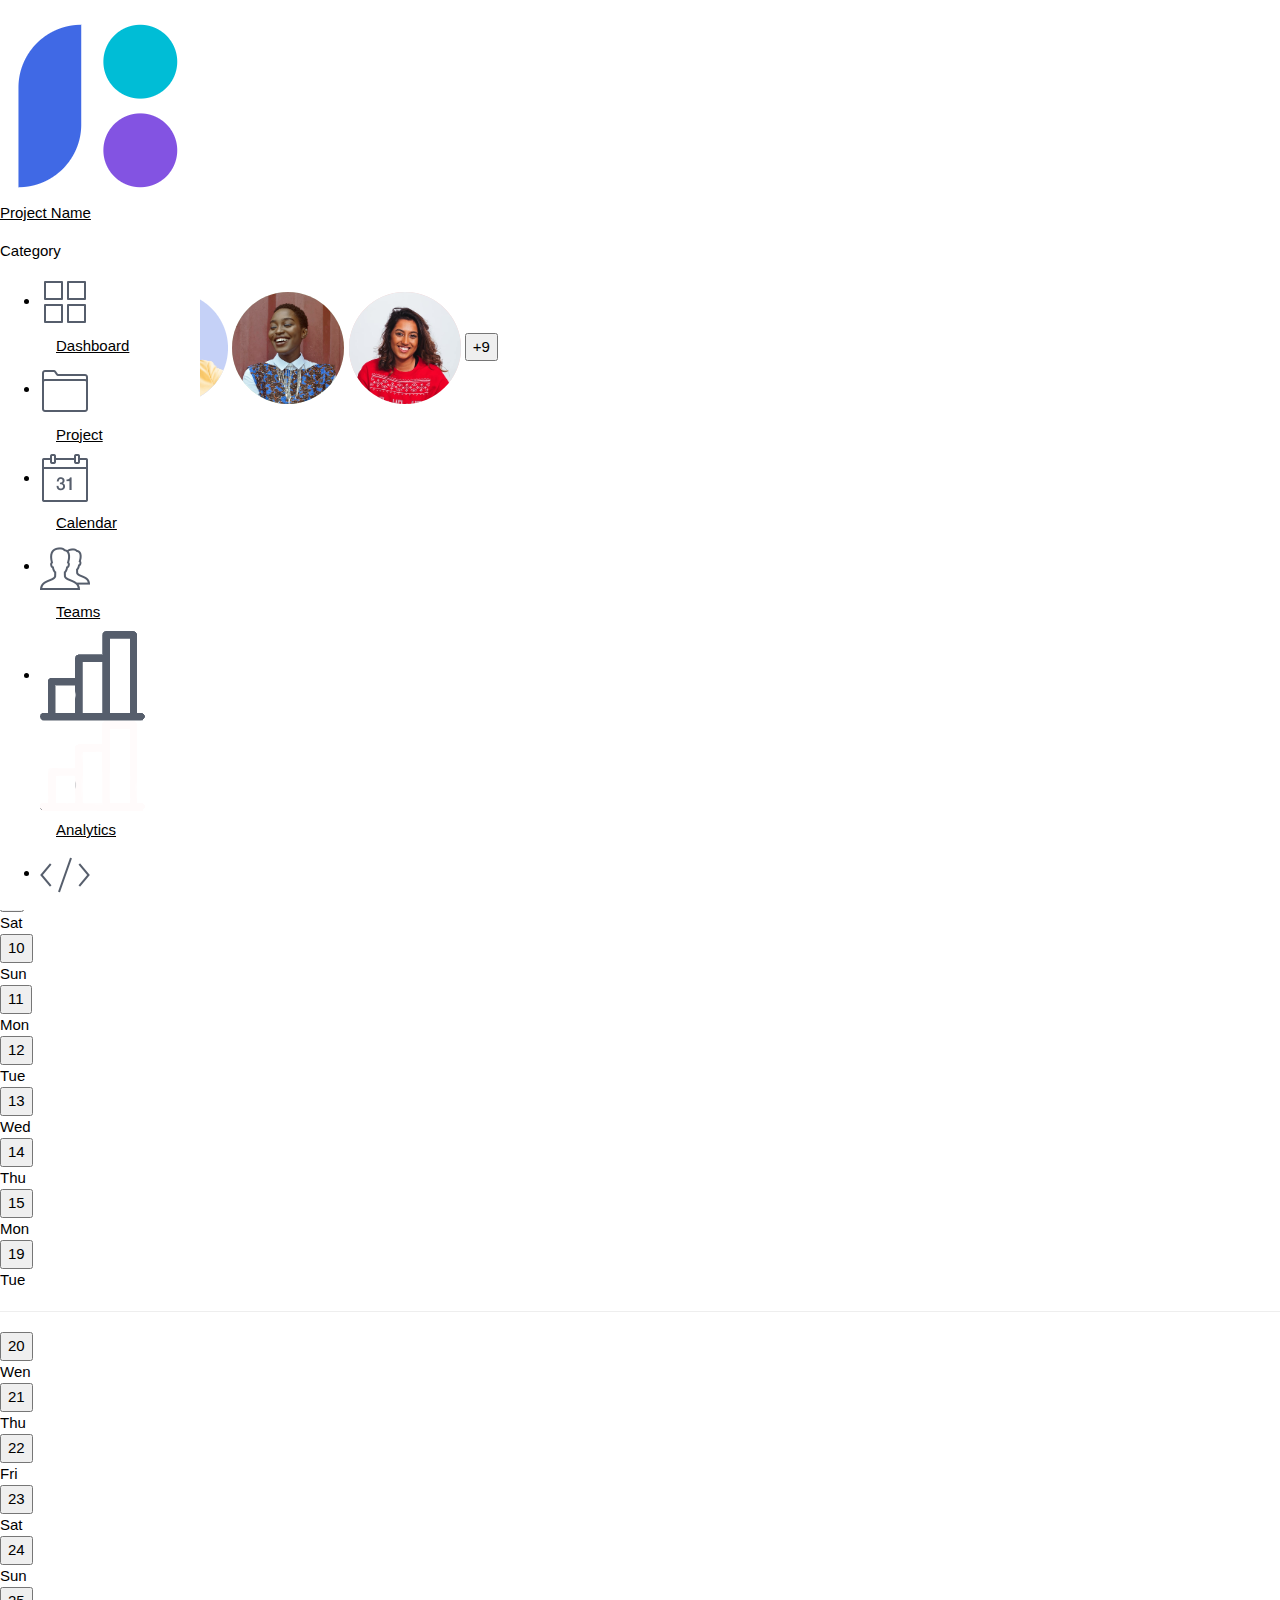
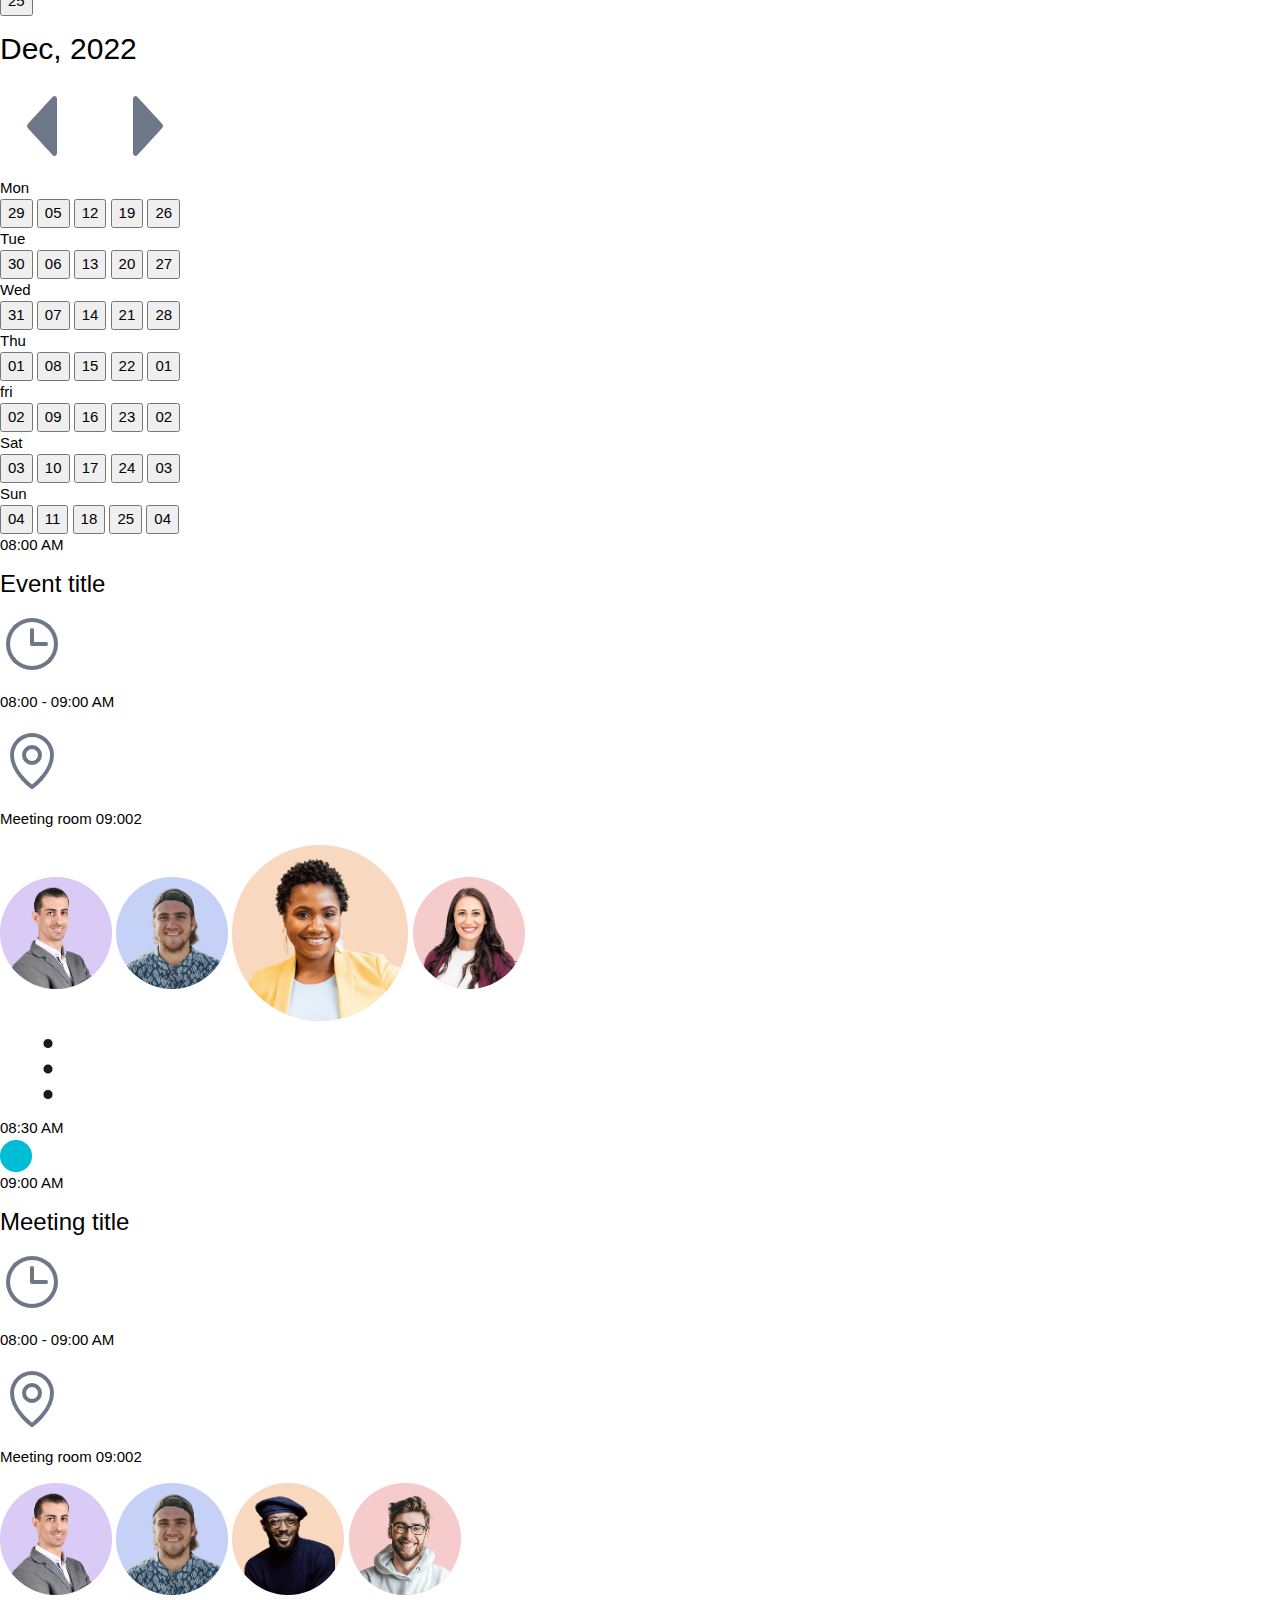
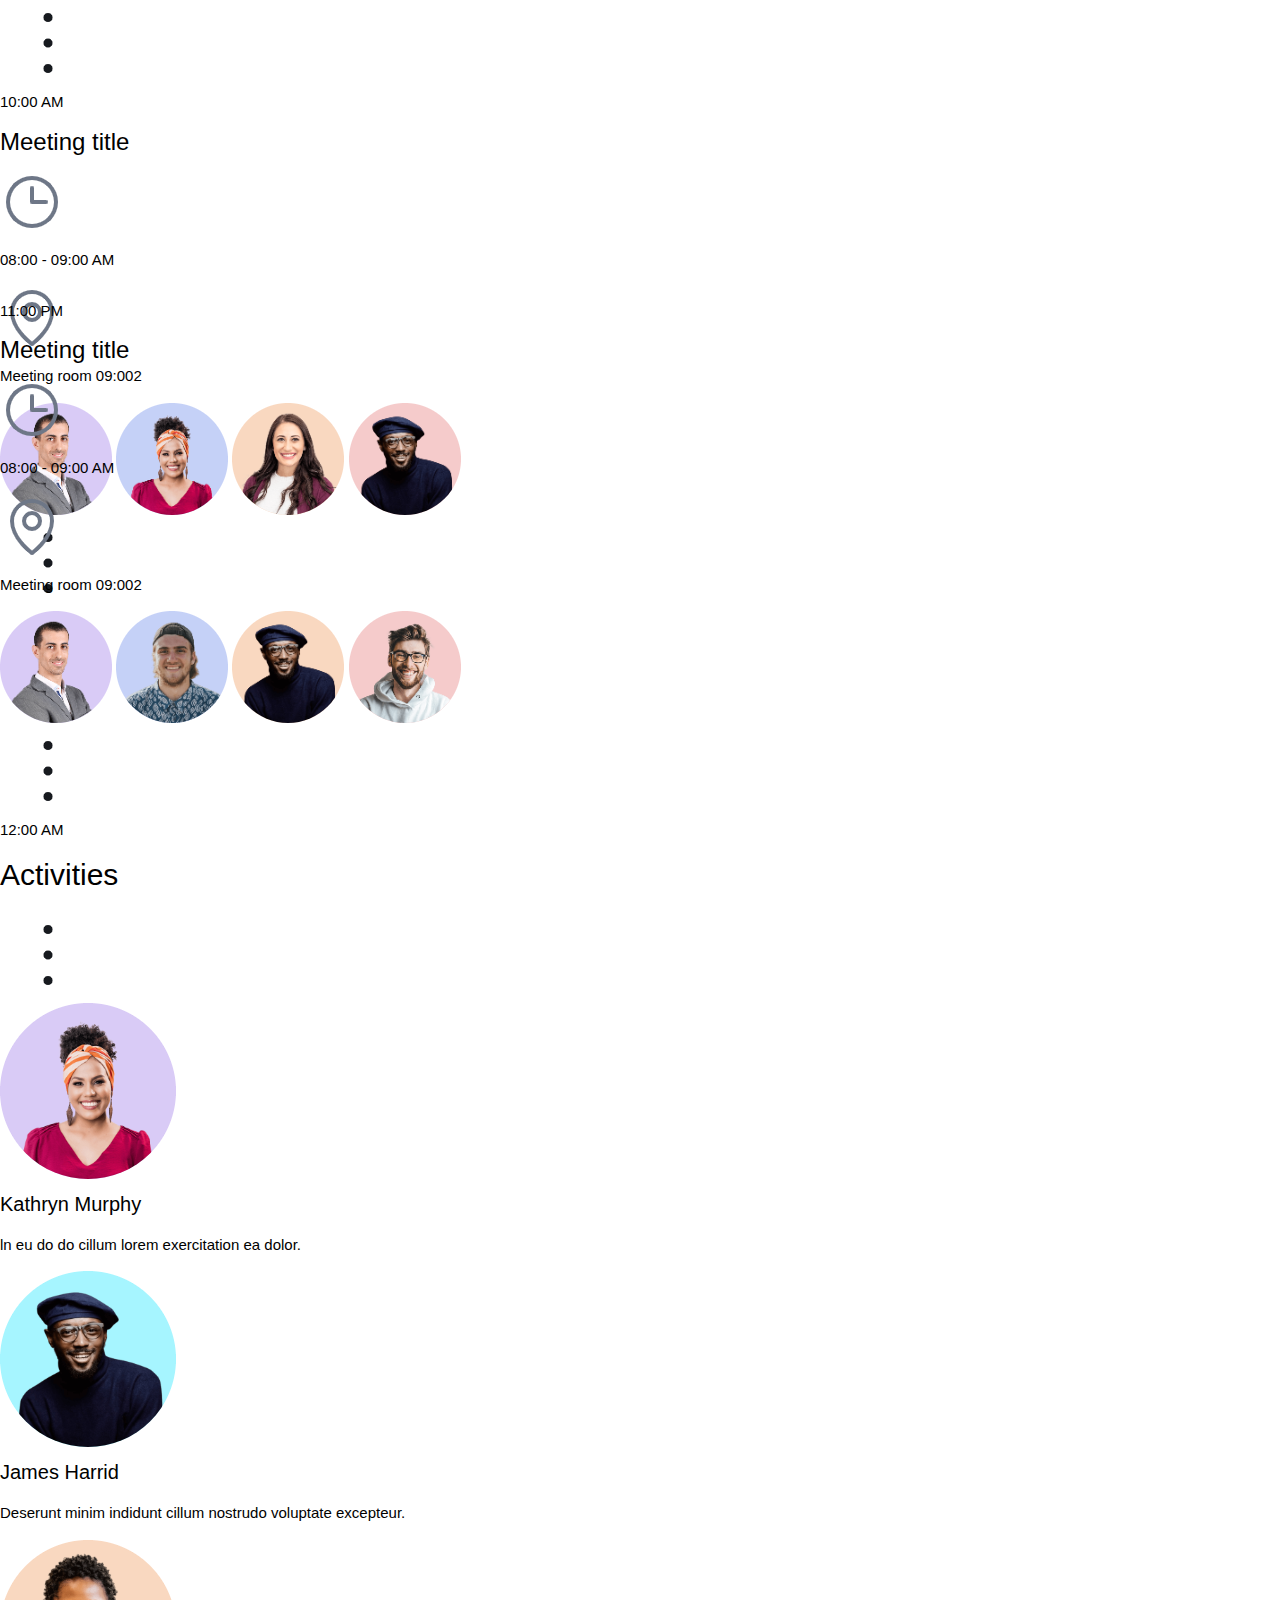
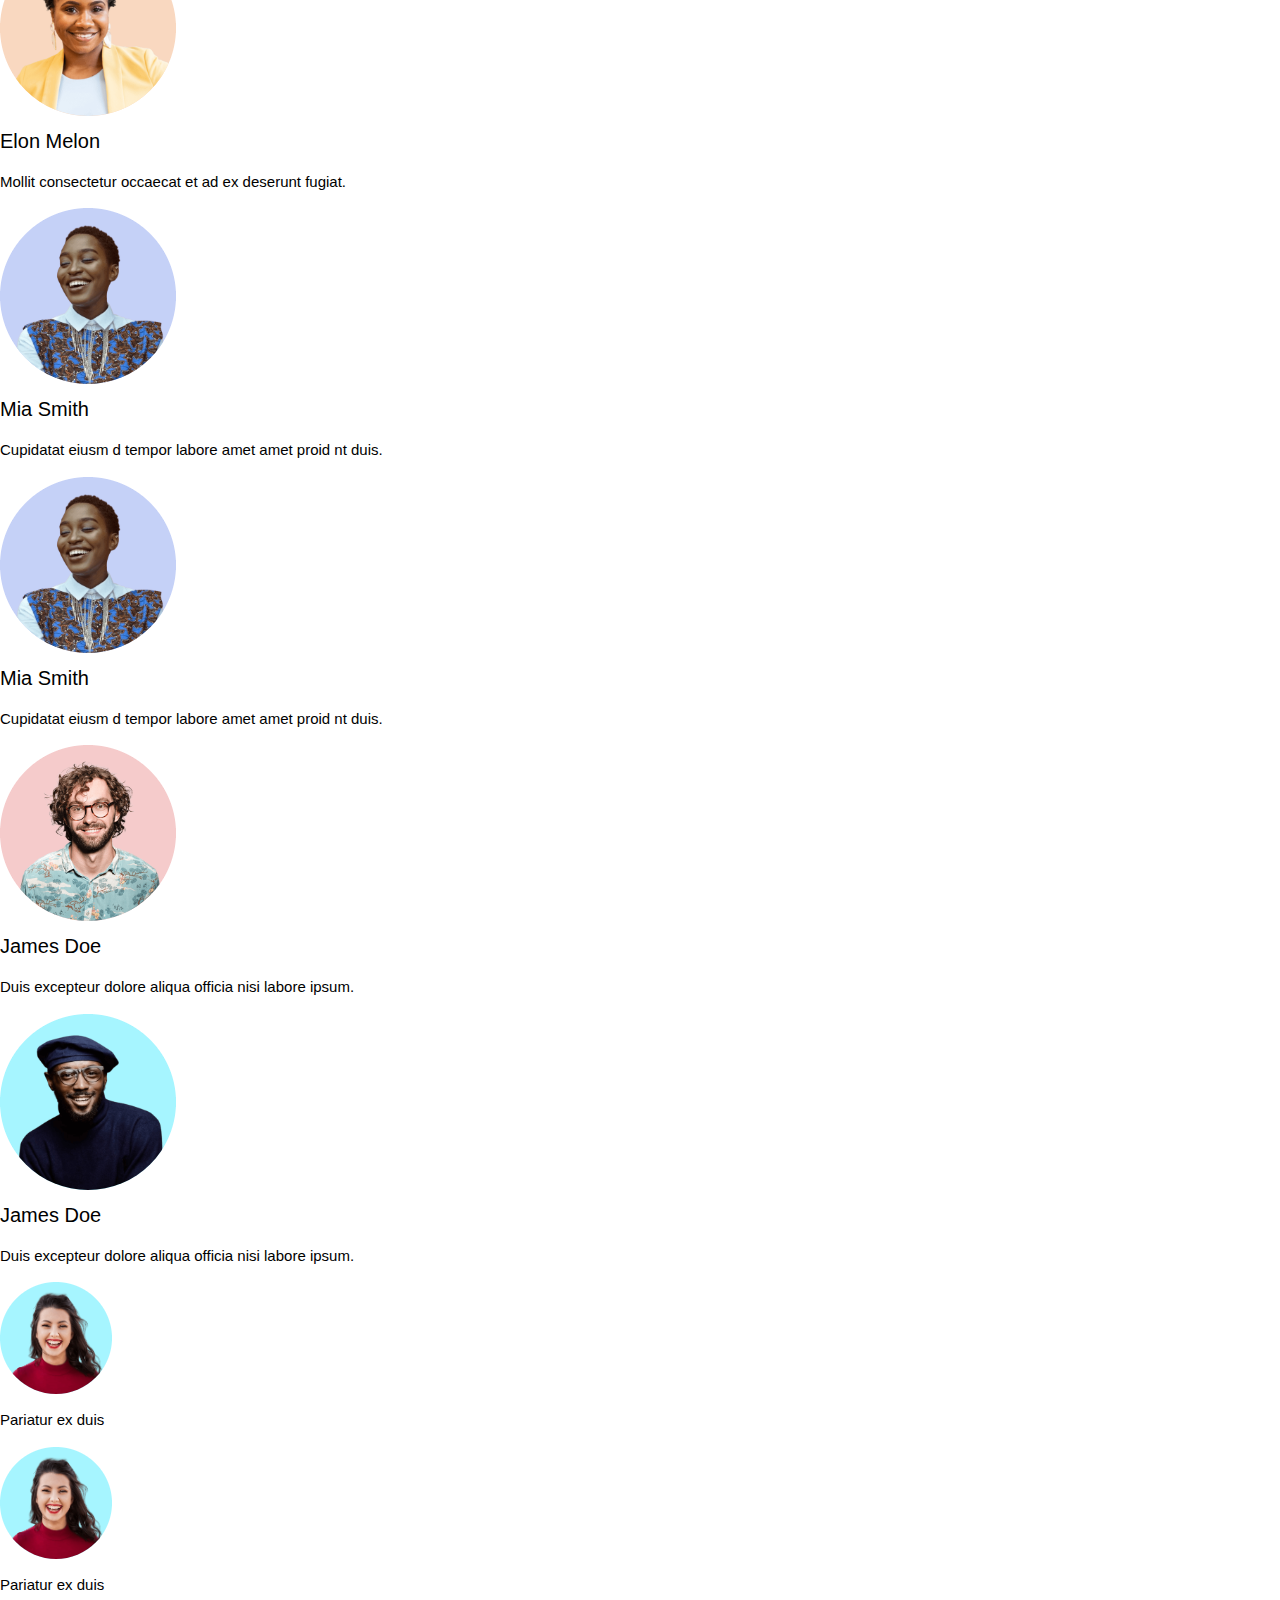
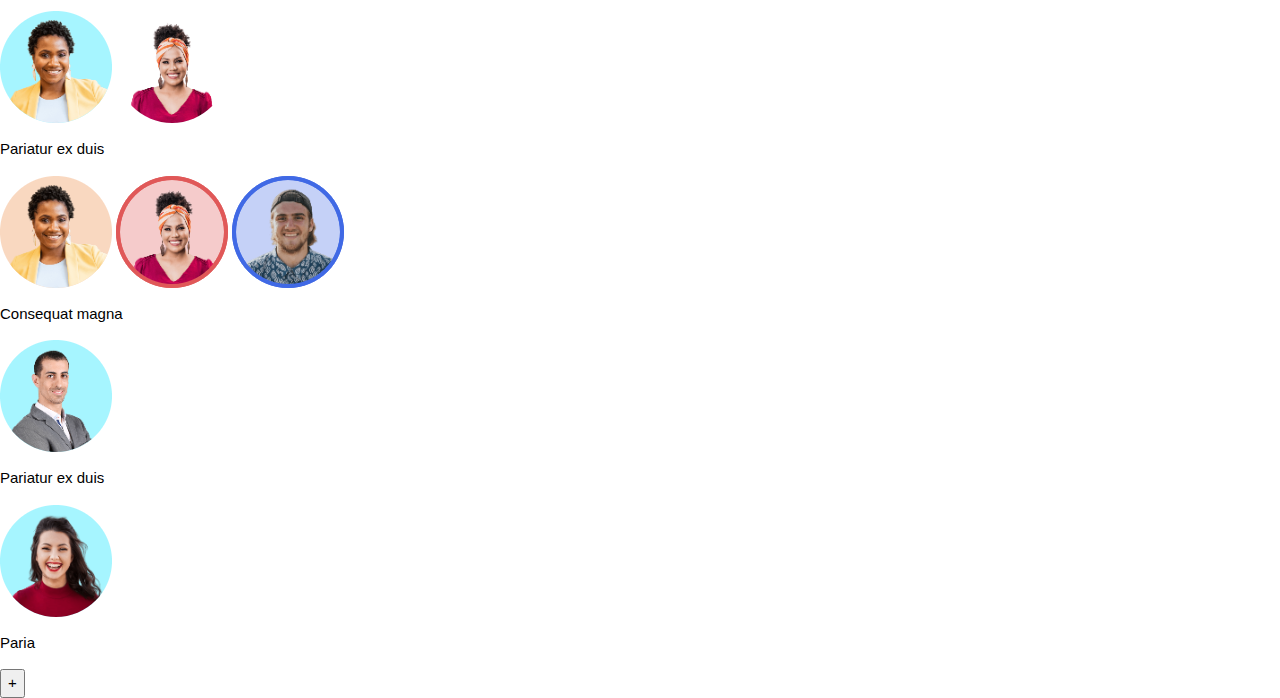
==== commit 035c4d18: "arangement de dossier" ====
--- a/calendar.html
+++ b/calendar.html
@@ -3,12 +3,15 @@
 <head>
     <meta charset="UTF-8">
     <title>Calendar</title>
-    <link rel="stylesheet" href="assets/css/style.css">
+    <link rel="stylesheet" href="assets/css/calendar.css">
+    <link rel="stylesheet" href="assets/css/sidebar.css">
+    <link rel="stylesheet" href="assets/css/footer_menu.css">
+    <link rel="stylesheet" href="assets/css/fontawesome.css">
     <meta name="viewport" content="width=device-width, initial-scale=1">
     <link rel="stylesheet" href="https://www.w3schools.com/w3css/4/w3.css">
 </head>
 <body>
-<div class="w3-sidebar w3-bar-block w3-sidebar " style="width:18%;height: 100vh">
+<section class="w3-sidebar w3-bar-block w3-sidebar">
     <div class="sidebar-head">
         <a href="index.html">
             <img src="assets/images/picture/prim-logo.png" alt="">
@@ -22,42 +25,41 @@
         <div class="sidebar-menu">
             <ul>
                 <li class="liste">
-                    <img class="images_noire" src="assets/images/picture/imgpsh_fullsize_anim%20(1).png" alt="logo dashboard noire">
-                    <img class="images_blanc" src="assets/images/icon_blanc/icons8-blanc-1.png" alt="logo dashboard bleu">
+                    <img class="images_noire" src="assets/images/icons/dashboard.noir.png" alt="icon noire">
+                    <img class="images_blanc" src="assets/images/icons/dashboard.blanc.png" alt="icon blanc">
                     <a href="dashboard.html" class="w3-bar-item">Dashboard</a>
                 </li>
                 <li class="liste" >
-                    <img class="images_noire" src="assets/images/picture/imgpsh_fullsize_anim%20(8).png" alt="logo projet noire">
-                    <img class="images_blanc" src="assets/images/icon_blanc/icons-blanc-2.png" alt="loggo projet bleu">
+                    <img class="images_noire" src="assets/images/icons/projet-noire.png" alt="icon noire">
+                    <img class="images_blanc" src="assets/images/icons/projet-blanc.png" alt="icon blanc">
                     <a href="#" class="w3-bar-item ">Project</a>
                 </li>
                 <li class="liste calendar_active">
-                    <img class="images_noire" src="assets/images/picture/imgpsh_fullsize_anim%20(7).png" alt="logo calendrier noire">
-                    <img  src="assets/images/icon_blanc/icons8-blanc-3.png" alt="logo calendrier bleu">
+                    <img class="images_noire" src="assets/images/icons/calendar-noire.png" alt="icon noire">
+                    <img src="assets/images/icons/calendar-blanc.png" alt="icon blanc">
                     <a href="calendar.html" class="w3-bar-item ">Calendar</a>
                 </li>
                 <li class="liste">
-                    <img class="images_noire" src="assets/images/picture/imgpsh_fullsize_anim%20(6).png" alt="logo homme noire">
-                    <img class="images_blanc" src="assets/images/icon_blanc/imgpsh_fullsize_anim%20(2).png" alt="logo homme bleu">
+                    <img class="images_noire" src="assets/images/icons/homme-noir.png" alt="icon noire">
+                    <img class="images_blanc" src="assets/images/icons/homme-blanc.png" alt="icon blanc">
                     <a href="#" class="w3-bar-item ">Teams</a>
                 </li>
                 <li class="liste">
-                    <img class="images_noire" src="assets/images/picture/imgpsh_fullsize_anim.png" alt="analytique noire">
-                    <img class="images_blanc" src="assets/images/icon_blanc/icons8-blanc-5.png" alt="analytique bleu">
+                    <img class="images_noire" src="assets/images/icons/analytic-noire.png" alt="analytique noire">
+                    <img class="images_blanc" src="assets/images/icons/analytic-blanc.png" alt="icon blanc">
                     <a href="#" class="w3-bar-item ">Analytics</a>
                 </li>
                 <li class="liste">
-                    <img class="images_noire" src="assets/images/picture/source-code--v4.png" alt="integration noire">
-                    <img class="images_blanc" src="assets/images/icon_blanc/icons8-blanc-6.png" alt="integration bleu">
+                    <img class="images_noire" src="assets/images/icons/code-noire1.png" alt="icon noire">
+                    <img class="images_blanc" src="assets/images/icons/code-blanc.png" alt="icon blanc">
                     <a href="setting.html" class="w3-bar-item ">Integrations</a>
                 </li>
                 <li class="liste">
-                    <img class="images_noire" src="assets/images/picture/imgpsh_fullsize_anim%20(5).png" alt="logo message noire">
-                    <img class="images_blanc" src="assets/images/icon_blanc/icons8-blanc-7.png" alt=" logo message bleu">
+                    <img class="images_noire" src="assets/images/icons/message-noire.png" alt="icon noire">
+                    <img class="images_blanc" src="assets/images/icons/message-blanc.png" alt="icon blanc">
                     <a href="#" class="w3-bar-item ">Messages</a>
                 </li>
             </ul>
-
         </div>
         <div class="sidebar-images">
             <img src="assets/images/picture/Avatar%201674-button.png" alt="">
@@ -67,36 +69,31 @@
             </div>
         </div>
     </div>
-</div>
-
-<!--*****container-section-1******-->
-<section class="container-section-1" style="margin-left: 18%;background-color: white">
-    <div class="partie">
-        <div class="partie-A">
-            <header>
-                <div class="container-header">
-                    <h1>Calendar</h1>
-                    <button class="button-1"><img src="assets/images/calendar/icons8-plus-math-24%20(2).png" alt="">Create event</button>
-                </div>
-            </header>
-
-            <div class="container-body">
+</section>
+<main>
+    <section class="calendar-container">
+        <div class="calendar-row">
+            <div class="calendar-header">
+                <h1>Calendar</h1>
+                <button><i class="fa-regular fa-plus"></i>&nbsp;Create event</button>
+            </div>
+            <div class="calendar-content">
                 <div class="date">
                     <div class="dec-2022">
                         <h2>Dec, 2022</h2>
                         <div class="icon-button">
                             <div class="icon">
-                                <img src="assets/images/calendar/Caret%20left%20extra%204.png" alt="">
-                                <img src="assets/images/calendar/Caret%20right%20extra%204.png" alt="">
+                                <img src="assets/images/icons/Caret%20left%20extra%204.png" alt="caret left">
+                                <img src="assets/images/icons/Caret%20right%20extra%204.png" alt="caret right">
                             </div>
                             <button>Today</button>
                         </div>
                     </div>
-                    <div class="avatar_2">
+                    <div class="avatar avatar-1 partie_mobile">
                         <div class="images_avatar">
                             <img  src="assets/images/image_responsive/Avatar%200000%20(1).png" alt="">
                             <img class="avatar" src="assets/images/image_responsive/Avatar%20003.png" alt="">
-                            <img class="avatar" src="assets/assets/images/image_responsive/Avatar%20004.png" alt="">
+                            <img class="avatar" src="assets/images/image_responsive/Avatar%20004.png" alt="">
                             <img class="avatar" src="assets/images/image_responsive/Avatar%20005.png" alt="">
                             <button>+9</button>
                         </div>
@@ -111,13 +108,13 @@
                             </select>
                         </form>
                         <div class="image">
-                            <img  src="assets/images/calendar/Button 2965 (1).png" alt="">
-                        </div>
-                    </div>
-                </div>
-            </div>
-            <div class="calendrier">
-                <div class="d-flex">
+                            <img  src="assets/images/icons/Button 2965 (1).png" alt="button">
+                        </div>
+                    </div>
+                </div>
+            </div>
+            <div class="calendar-button">
+                <div class="row-day">
                     <div class="jours">
                         <div class="days">Sat</div>
                         <button>3</button>
@@ -171,14 +168,17 @@
                         <button>15</button>
                     </div>
                 </div>
-                <div class="d_flex_res">
+                <div class="d_flex_res partie_mobile">
                     <div class="jours">
                         <div class="days">Mon</div>
                         <button class="btnA">19</button>
                     </div>
                     <div class="jours">
                         <div class="days">Tue</div>
-                        <button class="btnB">20</button>
+                        <div class="btn-line">
+                            <hr>
+                            <button class="btnB">20</button>
+                        </div>
                     </div>
                     <div class="jours">
                         <div class="days">Wen</div>
@@ -203,259 +203,257 @@
                 </div>
             </div>
         </div>
-        <div class="partie-B">
-            <div class="dec--2022">
+        <div class="calendar-row-1">
+            <div class="dec-2022">
                 <h2>Dec, 2022</h2>
                 <div class="icon">
-                    <img src="assets/images/calendar/Caret%20left%20extra%204.png" alt="">
-                    <img src="assets/images/calendar/Caret%20right%20extra%204.png" alt="">
+                    <img src="assets/images/icons/Caret%20left%20extra%204.png" alt="caret left">
+                    <img src="assets/images/icons/Caret%20right%20extra%204.png" alt="caret right">
                 </div>
             </div>
             <div class="calendar">
                 <div class="day">
                     <div class="day_content">
-                        <div class="btn_1">
+                        <div class="btn btn_1">
                             <div class="text-day">Mon</div>
-                            <button >29</button>
-                            <button class="btn1">05</button>
+                            <button class="btn1">29</button>
+                            <button class="btn2">05</button>
                             <button>12</button>
                             <button>19</button>
                             <button>26</button>
                         </div>
-                        <div class="btn_2">
+                        <div class="btn btn_2">
                             <div  class="text-day">Tue</div>
-                            <button>30</button>
-                            <button  class="btn1">06</button>
+                            <button class="btn1">30</button>
+                            <button  class="btn2">06</button>
                             <button>13</button>
                             <button>20</button>
                             <button >27</button>
                         </div>
-                        <div class="btn_3">
+                        <div class="btn btn_3">
                             <div  class="text-day">Wed</div>
-                            <button>31</button>
-                            <button class="btn1">07</button>
+                            <button class="btn1">31</button>
+                            <button class="btn2">07</button>
                             <button>14</button>
                             <button>21</button>
                             <button>28</button>
                         </div>
-                        <div class="btn_4">
+                        <div class="btn btn_4">
                             <div  class="text-day">Thu</div>
                             <button>01</button>
-                            <button class="btn1">08</button>
+                            <button class="btn2">08</button>
                             <button>15</button>
                             <button>22</button>
-                            <button>01</button>
-                        </div>
-                        <div class="btn_5">
+                            <button class="btn1">01</button>
+                        </div>
+                        <div class="btn btn_5">
                             <div  class="text-day">fri</div>
                             <button>02</button>
-                            <button  class="btn2">09</button>
+                            <button  class="btn3">09</button>
                             <button>16</button>
                             <button>23</button>
-                            <button>02</button>
-                        </div>
-                        <div class="btn_6">
+                            <button class="btn1">02</button>
+                        </div>
+                        <div class="btn btn_6">
                             <div  class="text-day">Sat</div>
                             <button>03</button>
                             <button>10</button>
                             <button>17</button>
                             <button>24</button>
-                            <button>03</button>
-                        </div>
-                        <div class="btn_7">
+                            <button class="btn1">03</button>
+                        </div>
+                        <div class="btn btn_7">
                             <div  class="text-day">Sun</div>
                             <button>04</button>
                             <button>11</button>
                             <button>18</button>
                             <button>25</button>
-                            <button>04</button>
-                        </div>
-                    </div>
-                </div>
-            </div>
-        </div>
-    </div>
-</section>
-
-<section  class="container-section-2" style="margin-left: 18%;background-color: white">
-    <div class="part">
-        <div class="partie-C">
-            <div class="partie-C-1 top-0">
-                <div class="heure-line">
-                    <div class="heure">08:00 AM </div>
-                    <div class="line-noire"></div>
-                </div>
-                <div class="event-title">
-                    <div class="d-flex">
-                        <div class="d-flex1">
-                            <h3>Event title</h3>
-                            <div class="d-flex2">
-                                <div class="d-flex3">
-                                    <img src="assets/images/calendar/Clock%20106.png" alt="">
-                                    <p>08:00 - 09:00 AM</p>
-                                </div>
-                                <div class="d-flex4">
-                                    <img src="assets/images/calendar/Map%20pin%2049.png" alt="">
-                                    <p>Meeting room 09:002</p>
-                                </div>
-                            </div>
-                        </div>
-                        <div class="d-flex-img-points">
-                            <div class="images">
-                                <img class="avatar" src="assets/images/calendar/Avatar%202526.png" alt="">
-                                <img class="avatar" src="assets/images/calendar/Avatar%202.png" alt="">
-                                <img class="avatar" src="assets/images/calendar/Avatar%201677-3.png" alt="">
-                                <img class="avatar" src="assets/images/calendar/Avatar%204.png" alt="">
-                            </div>
-                            <div class="points">
-                                <img src="assets/images/calendar/Dots%20three%20vertical%2073.png" alt="">
-                            </div>
-                        </div>
-                    </div>
-                </div>
-                <div class="heure-line">
-                    <div class="heure-bleu">08:30 AM </div>
-                    <div class="img_oval">
-                        <img src="assets/images/calendar/Oval%20910%20(1).png" alt="">
-                        <div class="line-bleu"></div>
-                    </div>
-                </div>
-            </div>
-            <!--     *******       -->
-            <div class="partie-C-1">
-                <div class="heure-line">
-                    <div class="heure">09:00 AM </div>
-                    <div class="line-noire"></div>
-                </div>
-                <div class="event-title">
-                    <div class="d-flex">
-                        <div class="d-flex1">
-                            <h3>Meeting title</h3>
-                            <div class="d-flex2">
-                                <div class="d-flex3">
-                                    <img src="assets/images/calendar/Clock%20106.png" alt="">
-                                    <p>08:00 - 09:00 AM</p>
-                                </div>
-                                <div class="d-flex4">
-                                    <img src="assets/images/calendar/Map%20pin%2049.png" alt="">
-                                    <p>Meeting room 09:002</p>
-                                </div>
-                            </div>
-                        </div>
-                        <div class="d-flex-img-points">
-                            <div class="images">
-                                <img class="avatar" src="assets/images/calendar/Avatar%202526.png" alt="">
-                                <img class="avatar" src="assets/images/calendar/Avatar%202.png" alt="">
-                                <img class="avatar" src="assets/images/calendar/Avatar%205.png" alt="">
-                                <img class="avatar" src="assets/images/calendar/Avatar%206.png" alt="">
-                            </div>
-                            <div class="points">
-                                <img src="assets/images/calendar/Dots%20three%20vertical%2073.png" alt="">
-                            </div>
-                        </div>
-                    </div>
-                </div>
-            </div>
-            <!--     ***       -->
-            <div class="partie-C-1">
-                <div class="heure-line">
-                    <div class="heure">10:00 AM </div>
-                    <div class="line-noire"></div>
-                </div>
-                <div class="event-title" style="height: 176px;">
-                    <div class="d-flex">
-                        <div class="d-flex1">
-                            <h3>Meeting title</h3>
-                            <div class="d-flex2">
-                                <div class="d-flex3">
-                                    <img src="assets/images/calendar/Clock%20106.png" alt="">
-                                    <p>08:00 - 09:00 AM</p>
-                                </div>
-                                <div class="d-flex4">
-                                    <img src="assets/images/calendar/Map%20pin%2049.png" alt="">
-                                    <p>Meeting room 09:002</p>
-                                </div>
-                            </div>
-                        </div>
-                        <div class="d-flex-img-points">
-                            <div class="images">
-                                <img class="avatar" src="assets/images/calendar/Avatar%202526.png" alt="">
-                                <img class="avatar" src="assets/images/calendar/Avatar8.png" alt="">
-                                <img class="avatar" src="assets/images/calendar/Avatar%2000001.png" alt="">
-                                <img class="avatar" src="assets/images/calendar/Avatar%200002.png" alt="">
-                            </div>
-                            <div class="points">
-                                <img src="assets/images/calendar/Dots%20three%20vertical%2073.png" alt="">
-                            </div>
-                        </div>
-                    </div>
-                </div>
-                <div class="heure-line">
-                    <div class="heure">11:00 PM </div>
-                    <div class="line-noire"></div>
-                </div>
-            </div>
-            <!--     ****       -->
-            <div class="partie-C-1">
-                <div class="event-title">
-                    <div class="d-flex">
-                        <div class="d-flex1">
-                            <h3>Meeting title</h3>
-                            <div class="d-flex2">
-                                <div class="d-flex3">
-                                    <img src="assets/images/calendar/Clock%20106.png" alt="">
-                                    <p>08:00 - 09:00 AM</p>
-                                </div>
-                                <div class="d-flex4">
-                                    <img src="assets/images/calendar/Map%20pin%2049.png" alt="">
-                                    <p>Meeting room 09:002</p>
-                                </div>
-                            </div>
-                        </div>
-                        <div class="d-flex-img-points">
-                            <div class="images">
-                                <img class="avatar" src="assets/images/calendar/Avatar%202526.png" alt="">
-                                <img class="avatar" src="assets/images/calendar/Avatar%202.png" alt="">
-                                <img class="avatar" src="assets/images/calendar/Avatar%200003.png" alt="">
-                                <img class="avatar" src="assets/images/calendar/Avatar%200006.png" alt="">
-                            </div>
-                            <div class="points">
-                                <img src="assets/images/calendar/Dots%20three%20vertical%2073.png" alt="">
-                            </div>
-                        </div>
-                    </div>
-                </div>
-                <div class="heure-line">
-                    <div class="heure">12:00 AM </div>
-                    <div class="line-noire"></div>
-                </div>
-            </div>
-        </div>
-
-        <div class="partie-D">
+                            <button class="btn1">04</button>
+                        </div>
+                    </div>
+                </div>
+            </div>
+        </div>
+    </section>
+    <section class="calendar-container">
+        <div class="calendar-meeting">
+            <div class="first-part">
+                <div class="calendar-event-title">
+                    <div class="time">
+                        <div class="hour">08:00 AM </div>
+                        <div class="line-black"></div>
+                    </div>
+                    <div class="event-title">
+                        <div class="row">
+                            <div>
+                                <h3>Event title</h3>
+                                <div class="text">
+                                    <div class="text-time">
+                                        <img src="assets/images/icons/Clock%20106.png" alt="clock">
+                                        <p>08:00 - 09:00 AM</p>
+                                    </div>
+                                    <div class="text-time">
+                                        <img src="assets/images/icons/Map%20pin%2049.png" alt="map">
+                                        <p>Meeting room 09:002</p>
+                                    </div>
+                                </div>
+                            </div>
+                            <div class="picture-avatar">
+                                <div class="img">
+                                    <img class="avatar" src="assets/images/calendar/Avatar%202526.png" alt="avatar">
+                                    <img class="avatar" src="assets/images/calendar/Avatar%202.png" alt="avatar">
+                                    <img class="avatar" src="assets/images/calendar/Avatar%201677-3.png" alt="avatar">
+                                    <img class="avatar" src="assets/images/calendar/Avatar%204.png" alt="avatar">
+                                </div>
+                                <div class="points">
+                                    <img src="assets/images/icons/points.png" alt="points">
+                                </div>
+                            </div>
+                        </div>
+                    </div>
+                    <div class="time">
+                        <div class="time-blue">08:30 AM </div>
+                        <div class="img_oval">
+                            <img src="assets/images/icons/Oval%20910%20(1).png" alt="oval points">
+                            <div class="line-blue"></div>
+                        </div>
+                    </div>
+                </div>
+                <!--*******-->
+                <div class="calendar-meeting-title">
+                    <div class="time">
+                        <div class="hour">09:00 AM </div>
+                        <div class="line-black"></div>
+                    </div>
+                    <div class="event-title">
+                        <div class="row">
+                            <div>
+                                <h3>Meeting title</h3>
+                                <div class="text">
+                                    <div class="text-time">
+                                        <img src="assets/images/icons/Clock%20106.png" alt="clock">
+                                        <p>08:00 - 09:00 AM</p>
+                                    </div>
+                                    <div class="text-time">
+                                        <img src="assets/images/icons/Map%20pin%2049.png" alt="map">
+                                        <p>Meeting room 09:002</p>
+                                    </div>
+                                </div>
+                            </div>
+                            <div class="picture-avatar">
+                                <div class="img">
+                                    <img class="avatar" src="assets/images/calendar/Avatar%202526.png" alt="avatar">
+                                    <img class="avatar" src="assets/images/calendar/Avatar%202.png" alt=avatar"">
+                                    <img class="avatar" src="assets/images/calendar/Avatar%205.png" alt="avatar">
+                                    <img class="avatar" src="assets/images/calendar/Avatar%206.png" alt="avatar">
+                                </div>
+                                <div class="points">
+                                    <img src="assets/images/icons/points.png" alt="points">
+                                </div>
+                            </div>
+                        </div>
+                    </div>
+                </div>
+                <!--     ***    -->
+                <div class="calendar-meeting-title">
+                    <div class="time">
+                        <div class="hour">10:00 AM </div>
+                        <div class="line-black"></div>
+                    </div>
+                    <div class="event-title" style="height: 176px;">
+                        <div class="row">
+                            <div>
+                                <h3>Meeting title</h3>
+                                <div class="text">
+                                    <div class="text-time">
+                                        <img src="assets/images/icons/Clock%20106.png" alt="clock">
+                                        <p>08:00 - 09:00 AM</p>
+                                    </div>
+                                    <div class="text-time">
+                                        <img src="assets/images/icons/Map%20pin%2049.png" alt="map">
+                                        <p>Meeting room 09:002</p>
+                                    </div>
+                                </div>
+                            </div>
+                            <div class="picture-avatar">
+                                <div class="img">
+                                    <img class="avatar" src="assets/images/calendar/Avatar%202526.png" alt="avatar">
+                                    <img class="avatar" src="assets/images/calendar/Avatar8.png" alt="avatar">
+                                    <img class="avatar" src="assets/images/calendar/Avatar%2000001.png" alt="avatar">
+                                    <img class="avatar" src="assets/images/calendar/Avatar%200002.png" alt="avatar">
+                                </div>
+                                <div class="points">
+                                    <img src="assets/images/icons/points.png" alt="points">
+                                </div>
+                            </div>
+                        </div>
+                    </div>
+                    <div class="time">
+                        <div class="hour">11:00 PM </div>
+                        <div class="line-black"></div>
+                    </div>
+                </div>
+                <!--     ****       -->
+                <div class="calendar-meeting-title">
+                    <div class="event-title">
+                        <div class="row">
+                            <div>
+                                <h3>Meeting title</h3>
+                                <div class="text">
+                                    <div class="text-time">
+                                        <img src="assets/images/icons/Clock%20106.png" alt="clock">
+                                        <p>08:00 - 09:00 AM</p>
+                                    </div>
+                                    <div class="text-time">
+                                        <img src="assets/images/icons/Map%20pin%2049.png" alt="map">
+                                        <p>Meeting room 09:002</p>
+                                    </div>
+                                </div>
+                            </div>
+                            <div class="picture-avatar">
+                                <div class="img">
+                                    <img class="avatar" src="assets/images/calendar/Avatar%202526.png" alt="avatar">
+                                    <img class="avatar" src="assets/images/calendar/Avatar%202.png" alt="avatar">
+                                    <img class="avatar" src="assets/images/calendar/Avatar%200003.png" alt="avatar">
+                                    <img class="avatar" src="assets/images/calendar/Avatar%200006.png" alt="avatar">
+                                </div>
+                                <div class="points">
+                                    <img src="assets/images/icons/points.png" alt="points">
+                                </div>
+                            </div>
+                        </div>
+                    </div>
+                    <div class="time">
+                        <div class="hour">12:00 AM</div>
+                        <div class="line-black"></div>
+                    </div>
+                </div>
+            </div>
+        </div>
+        <div class="Activities-calendar">
             <div class="big-container">
                 <div class="nav">
                     <h2>Activities</h2>
                     <div class="points">
-                        <img src="assets/images/calendar/Dots%20three%20vertical%2073.png" alt="">
-                    </div>
-                </div>
-                <div class="big_activitie">
-                    <div class="image-texte">
+                        <img src="assets/images/icons/points.png" alt="points">
+                    </div>
+                </div>
+                <div class="activities-row">
+                    <div class="row">
                         <img src="assets/images/picture/Avatar%201675%20(1).png" alt="">
                         <div class="text">
                             <h4>Kathryn Murphy</h4>
                             <p>ln eu do do cillum lorem exercitation ea dolor.</p>
                         </div>
                     </div>
-                    <div class="image-texte">
+                    <div class="row">
                         <img src="assets/images/picture/Avatar%201676-2.png" alt="">
                         <div class="text">
                             <h4>James Harrid</h4>
                             <p>Deserunt minim indidunt cillum nostrudo voluptate excepteur.</p>
                         </div>
                     </div>
-                    <div class="image-texte">
+                    <div class="row">
                         <img src="assets/images/picture/Avatar%201677-3.png" alt="">
                         <div class="text">
                             <h4>Elon Melon</h4>
@@ -463,7 +461,7 @@
 
                         </div>
                     </div>
-                    <div class="image-texte">
+                    <div class="row">
                         <img src="assets/images/picture/Avatar%201678-4.png" alt="">
                         <div class="text">
                             <h4>Mia Smith</h4>
@@ -471,7 +469,7 @@
 
                         </div>
                     </div>
-                    <div class="image-texte">
+                    <div class="row">
                         <img src="assets/images/picture/Avatar%201678-4.png" alt="">
                         <div class="text">
                             <h4>Mia Smith</h4>
@@ -479,14 +477,14 @@
 
                         </div>
                     </div>
-                    <div class="image-texte">
+                    <div class="row">
                         <img src="assets/images/picture/Avatar%201679-5.png" alt="">
                         <div class="text">
                             <h4>James Doe</h4>
                             <p>Duis excepteur  dolore aliqua officia nisi labore ipsum.</p>
                         </div>
                     </div>
-                    <div class="image-texte img_t">
+                    <div class="row img_t">
                         <img src="assets/images/picture/Avatar%201676-2.png" alt="">
                         <div class="text">
                             <h4>James Doe</h4>
@@ -496,77 +494,72 @@
                 </div>
             </div>
         </div>
+        <div class="partie_mobile mobile-container">
+            <div class="row row-1">
+                <img src="assets/images/image_responsive/Avatar%20006.png" alt="avatar 1">
+                <p>Pariatur ex duis</p>
+            </div>
+            <div class="row row-2">
+                <img src="assets/images/image_responsive/Avatar%20006.png" alt="avatar 2">
+                <p>Pariatur ex duis</p>
+            </div>
+            <div class="row row-3">
+                <div class="img">
+                    <img src="assets/images/image_responsive/Avatar%20008.png" alt="avatar 3">
+                    <img class="img_2" src="assets/images/image_responsive/Avatar%20009.png" alt="avatar 4">
+                </div>
+                <p>Pariatur ex duis</p>
+            </div>
+            <div class="row row-4">
+                <div class="img">
+                    <img src="assets/images/image_responsive/Avatar%2000010.png" alt="avatar 5">
+                    <img class="img_2" src="assets/images/image_responsive/Avatar%2000011.png" alt="avatar 6">
+                    <img class="img_2" src="assets/images/image_responsive/Avatar%2000012.png" alt="avatar 7">
+                </div>
+                <p>Consequat magna</p>
+            </div>
+            <div class="row row-5">
+                <img src="assets/images/image_responsive/Avatar%2000013.png" alt="avatar 8">
+                <p>Pariatur ex duis</p>
+            </div>
+            <div class="row row-6">
+                <img src="assets/images/image_responsive/Avatar%20006.png" alt="avatar 9">
+                <p>Paria</p>
+            </div>
+            <div class="btn_add"><button>+</button></div>
+        </div>
+    </section>
+    <div class="tabbar_menu">
+        <ul>
+            <li class="foot_page">
+                <img  class="images_noire" src="assets/images/icons/dashboard.noir.png" alt="icon noire">
+                <img class="image_bleu" src="assets/images/icons/dashboard-bleu.png" alt="icon bleu">
+                <a href="dashboard.html" class="w3-bar-item">Dashboard</a>
+            </li>
+            <li class="foot_page calendar_active">
+                <img  class="images_noire" src="assets/images/icons/calendar-noire.png" alt="icon noire">
+                <img class="image_bleu" src="assets/images/icons/calendar-bleu.png" alt="icon bleu">
+                <a href="calendar.html" class="w3-bar-item ">Calendar</a>
+
+            </li>
+            <li class="foot_page">
+                <img class="images_noire" src="assets/images/icons/homme-noir.png" alt="icon noire">
+                <img class="image_bleu" src="assets/images/icons/homme-bleu.png" alt="icon noire">
+                <a href="#" class="w3-bar-item ">Teams</a>
+            </li>
+
+            <li class="foot_page">
+                <img class="images_noire" src="assets/images/icons/message-noire.png" alt="icon noire">
+                <img class="image_bleu" src="assets/images/icons/message-bleu.png" alt="icon bleu">
+                <a href="#" class="w3-bar-item ">Messages</a>
+            </li>
+            <li class="foot_page">
+                <img class="images_noire" src="assets/images/icons/setting-noire.png" alt="icon noire">
+                <img class="image_bleu" src="assets/images/icons/setting-bleu.png" alt="icon bleu">
+                <a href="setting.html" class="w3-bar-item ">Setting</a>
+            </li>
+        </ul>
     </div>
-<!--  ********partie en version mobil*********  -->
-    <div class="line_verticale"></div>
-    <div class="partie_resp">
-        <div class="pariatur part_1">
-            <img src="assets/images/image_responsive/Avatar%20006.png" alt="avatar 1">
-            <p>Pariatur ex duis</p>
-        </div>
-        <div class="pariatur part_2">
-            <img src="assets/images/image_responsive/Avatar%20006.png" alt="avatar 2">
-            <p>Pariatur ex duis</p>
-        </div>
-        <div class="pariatur part_3">
-            <div class="img">
-                <img src="assets/images/image_responsive/Avatar%20008.png" alt="avatar 3">
-                <img class="img_2" src="images/image_responsive/Avatar%20009.png" alt="avatar 4">
-            </div>
-            <p>Pariatur ex duis</p>
-        </div>
-        <div class="pariatur part_4">
-            <div class="img">
-                <img src="assets/images/image_responsive/Avatar%2000010.png" alt="avatar 5">
-                <img class="img_2" src="assets/images/image_responsive/Avatar%2000011.png" alt="avatar 6">
-                <img class="img_2" src="assets/images/image_responsive/Avatar%2000012.png" alt="avatar 7">
-            </div>
-            <p>Consequat magna</p>
-        </div>
-        <div class="pariatur part_5">
-            <img src="assets/images/image_responsive/Avatar%2000013.png" alt="avatar 8">
-            <p>Pariatur ex duis</p>
-        </div>
-        <div class="pariatur part_6">
-            <img src="assets/images/image_responsive/Avatar%20006.png" alt="avatar 9">
-            <p>Paria</p>
-        </div>
-        <div class="btn_add">
-            <button>+</button>
-        </div>
-    </div>
-</section>
-
-<div class="tabbar_menu">
-    <ul>
-        <li class="foot_page">
-            <img  class="images_noire"  src="assets/images/picture/imgpsh_fullsize_anim%20(1).png" alt="logo dashboard noire">
-            <img class="image_bleu" src="assets/images/image_responsive/icons8-four-squares-48.png" alt="logo dashboard bleu">
-            <a href="dashboard.html" class="w3-bar-item">Dashboard</a>
-        </li>
-        <li class="foot_page calendar_active">
-            <img  class="images_noire" src="assets/images/picture/imgpsh_fullsize_anim%20(7).png" alt="logo calendrier noire">
-            <img class="image_bleu" src="assets/images/image_responsive/icons8-calendar-31-50.png" alt="logo calendrier bleu">
-            <a href="calendar.html" class="w3-bar-item ">Calendar</a>
-
-        </li>
-        <li class="foot_page">
-            <img class="images_noire" src="assets/images/picture/imgpsh_fullsize_anim%20(6).png" alt="logo homme noire">
-            <img class="image_bleu" src="assets/images/image_responsive/user-account-50.png" alt="logo homme bleu">
-            <a href="#" class="w3-bar-item ">Teams</a>
-        </li>
-
-        <li class="foot_page">
-            <img class="images_noire" src="assets/images/image_responsive/message_12.png" alt="logo message noire">
-            <img class="image_bleu" src="assets/images/image_responsive/message11-32%20(1).png" alt="logo message bleu">
-            <a href="#" class="w3-bar-item ">Messages</a>
-        </li>
-        <li class="foot_page">
-            <img class="images_noire" src="assets/images/image_responsive/icons8-setting-64.png" alt="logo parametre noire">
-            <img class="image_bleu" src="assets/images/image_responsive/icons8-setting-64%20(2).png" alt="logo paramatre bleu">
-            <a href="setting.html" class="w3-bar-item ">Setting</a>
-        </li>
-    </ul>
-</div>
+</main>
 </body>
 </html>
--- a/assets/css/footer_menu.css
+++ b/assets/css/footer_menu.css
@@ -0,0 +1,102 @@
+/******footer*****/
+.tabbar_menu{
+    display: none;
+    background-color:#ffffff;
+    position: fixed;
+    bottom: 0;
+    width: 95%;
+}
+
+.tabbar_menu ul{
+    display: flex;
+    justify-content: space-between;
+    padding: 20px;
+    margin: 0!important;
+}
+
+.tabbar_menu li{
+    list-style: none;
+}
+
+.tabbar_menu .foot_page{
+    display: flex;
+    flex-direction: column;
+    align-items: center;
+}
+
+.tabbar_menu .foot_page a{
+    text-decoration: none;
+    color: #3b4455;
+}
+
+/**********/
+.tabbar_menu .dashboard_active .images_noire{
+    display: none;
+}
+
+.tabbar_menu .dashboard_active .image_bleu{
+    display: block;
+}
+
+.tabbar_menu .dashboard_active a{
+    color: #00bdd6;
+}
+
+.tabbar_menu .calendar_active .images_noire{
+    display: none;
+}
+
+.tabbar_menu .calendar_active .image_bleu{
+    display: block;
+}
+
+.tabbar_menu .calendar_active a{
+    color: #00bdd6;
+}
+
+.tabbar_menu .setting_active .images_noire{
+    display: none;
+}
+
+.tabbar_menu .setting_active .image_bleu{
+    display: block;
+}
+
+.tabbar_menu .setting_active a{
+    color: #00bdd6;
+}
+
+.tabbar_menu li .image_bleu{
+    display: none;
+}
+
+.tabbar_menu li:hover .images_noire{
+    display: none;
+}
+
+.tabbar_menu li:hover .image_bleu{
+    display: block;
+}
+
+.tabbar_menu li:hover a{
+    color: #00bdd6;
+}
+
+@media screen and (max-width: 992px){
+    .tabbar_menu {
+        display: block!important;
+    }
+    .dashboard-statistic {
+        padding: 20px;
+    }
+}
+@media screen and (max-width: 576px) {
+    .tabbar_menu a {
+        font-size: 14px;
+    }
+}
+@media screen and (max-width: 400px) {
+    .tabbar_menu a {
+        font-size: 12px;
+    }
+}